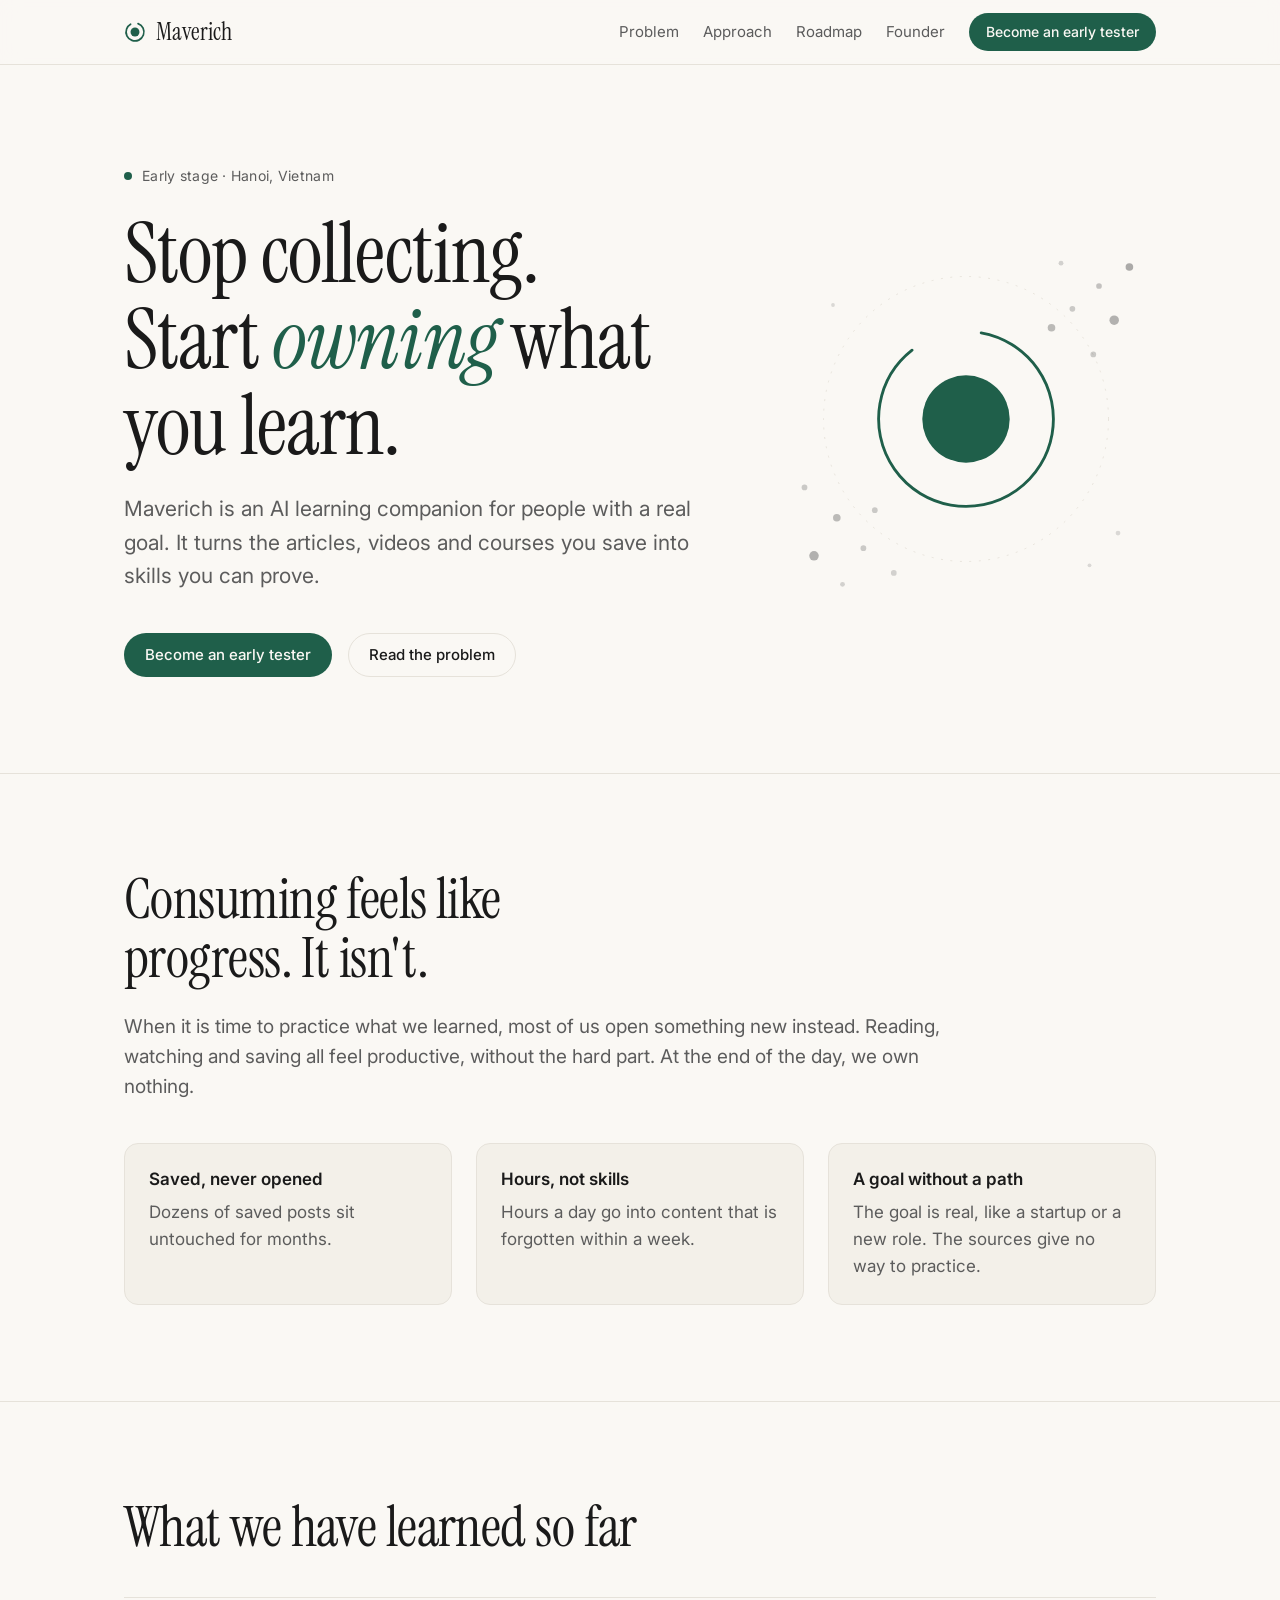
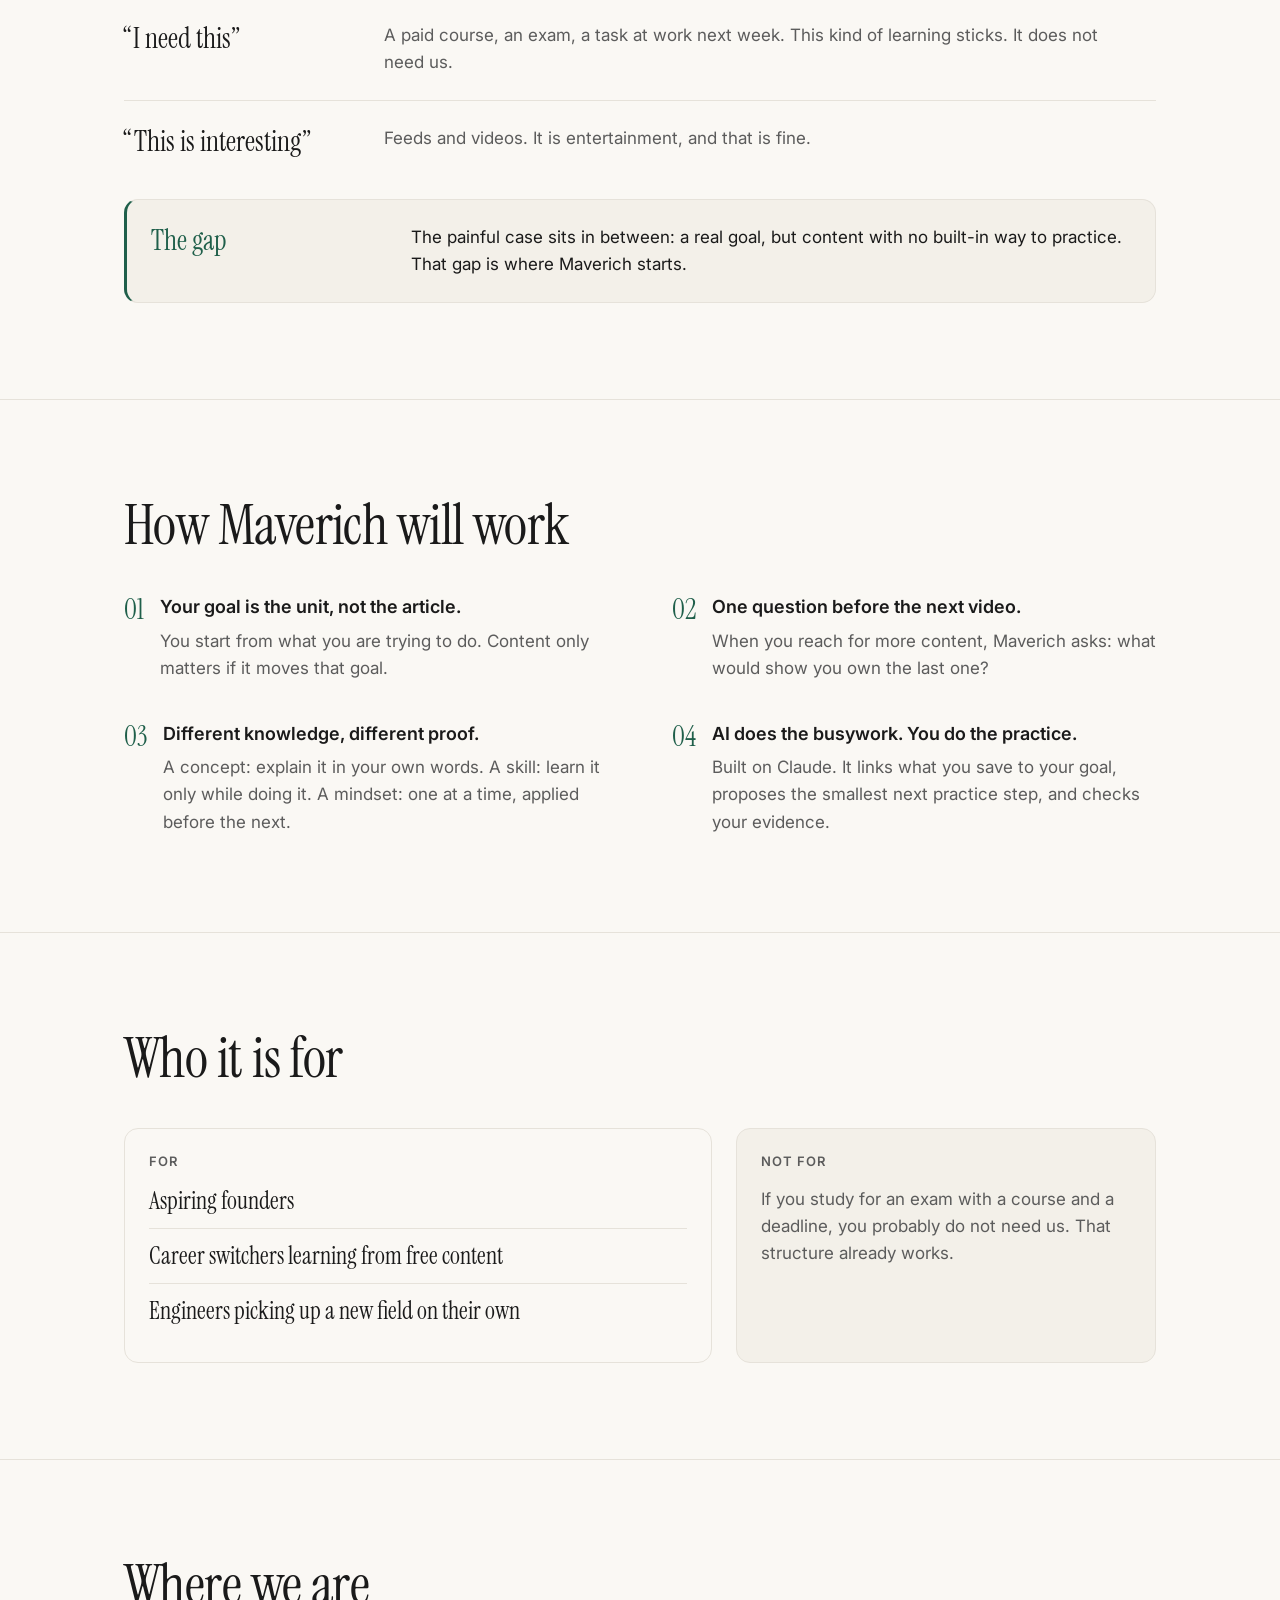
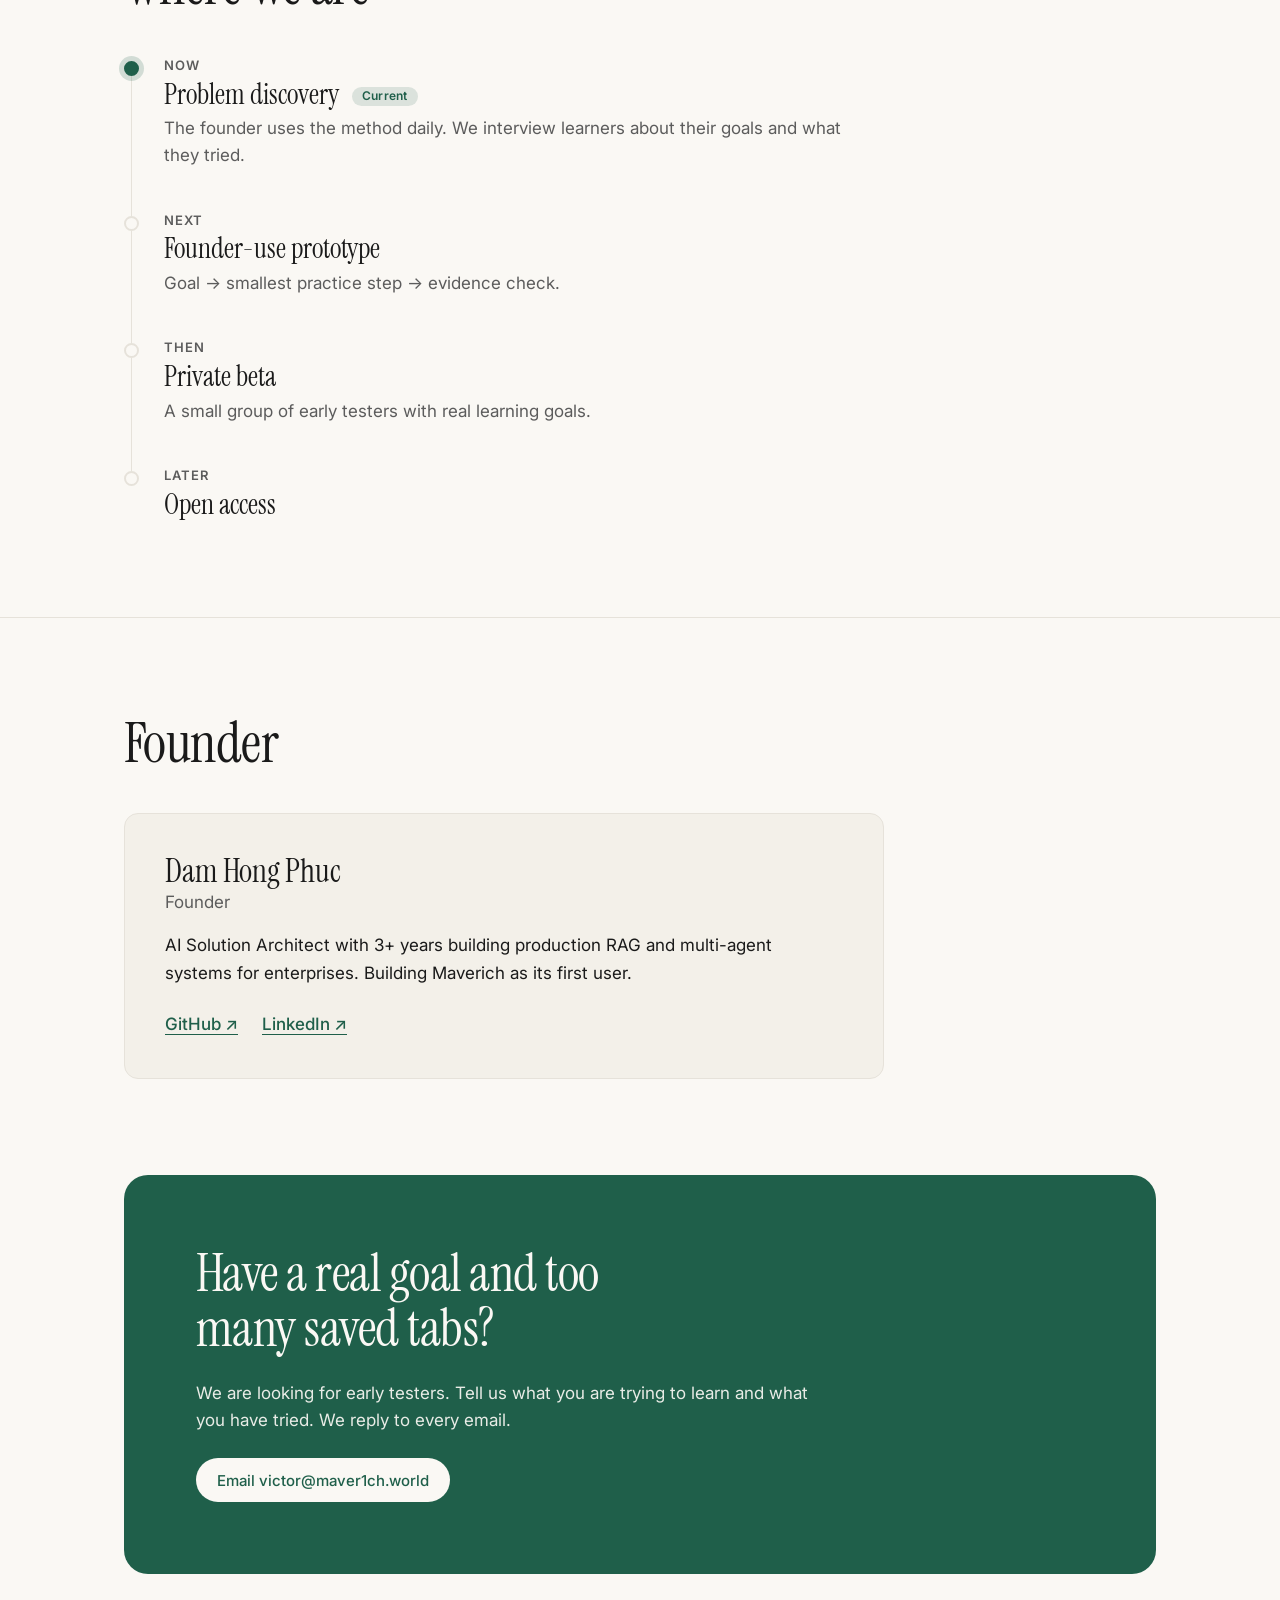
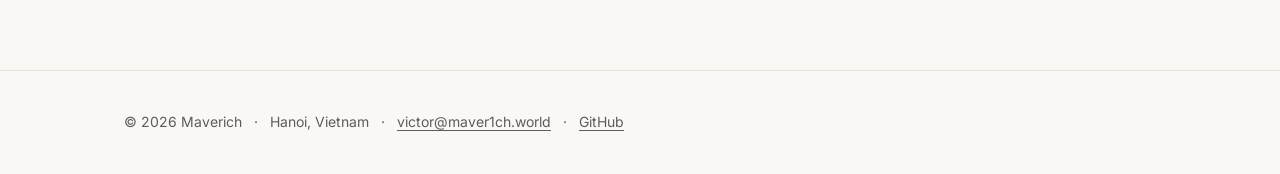
==== index.html @ 761b2881 "feat: add Maverich landing page" ====
<!DOCTYPE html>
<html lang="en">
<head>
  <meta charset="utf-8">
  <meta name="viewport" content="width=device-width, initial-scale=1">
  <title>Maverich — Own what you learn</title>
  <meta name="description" content="Maverich turns the content you save into skills you can prove, starting from your real goal. Early stage, building in public.">
  <link rel="canonical" href="https://maver1ch.world/">
  <meta name="theme-color" content="#FAF8F4" media="(prefers-color-scheme: light)">
  <meta name="theme-color" content="#121412" media="(prefers-color-scheme: dark)">

  <!-- Social cards -->
  <meta property="og:type" content="website">
  <meta property="og:site_name" content="Maverich">
  <meta property="og:url" content="https://maver1ch.world/">
  <meta property="og:title" content="Maverich — Own what you learn">
  <meta property="og:description" content="Maverich turns the content you save into skills you can prove, starting from your real goal. Early stage, building in public.">
  <meta property="og:image" content="https://maver1ch.world/og-image.png">
  <meta property="og:image:width" content="1200">
  <meta property="og:image:height" content="630">
  <meta property="og:image:alt" content="Maverich — Own what you learn">
  <meta name="twitter:card" content="summary_large_image">
  <meta name="twitter:title" content="Maverich — Own what you learn">
  <meta name="twitter:description" content="Maverich turns the content you save into skills you can prove, starting from your real goal. Early stage, building in public.">
  <meta name="twitter:image" content="https://maver1ch.world/og-image.png">

  <link rel="icon" href="favicon.svg" type="image/svg+xml">
  <link rel="preconnect" href="https://fonts.googleapis.com">
  <link rel="preconnect" href="https://fonts.gstatic.com" crossorigin>
  <link rel="stylesheet" href="https://fonts.googleapis.com/css2?family=Instrument+Serif:ital@0;1&amp;family=Inter:wght@400;500;600&amp;display=swap">
  <link rel="stylesheet" href="styles.css">
</head>
<body>
  <a class="skip-link" href="#main">Skip to content</a>

  <header class="site-header">
    <nav class="container nav" aria-label="Main">
      <a class="brand" href="#top" aria-label="Maverich, back to top">
        <svg viewBox="0 0 32 32" aria-hidden="true" focusable="false">
          <circle cx="16" cy="16" r="13" fill="none" stroke="currentColor" stroke-width="2.5" stroke-linecap="round" stroke-dasharray="70 12" transform="rotate(-70 16 16)"/>
          <circle cx="16" cy="16" r="6.5" fill="currentColor"/>
        </svg>
        <span>Maverich</span>
      </a>
      <ul class="nav-links">
        <li><a href="#problem">Problem</a></li>
        <li><a href="#approach">Approach</a></li>
        <li><a href="#roadmap">Roadmap</a></li>
        <li><a href="#founder">Founder</a></li>
      </ul>
      <a class="btn btn-primary btn-small" href="mailto:victor@maver1ch.world?subject=Early%20tester">Become an early tester</a>
    </nav>
  </header>

  <main id="main">
    <section class="hero" id="top" aria-labelledby="hero-title">
      <div class="container hero-grid">
        <div>
          <p class="eyebrow">Early stage · Hanoi, Vietnam</p>
          <h1 id="hero-title">Stop collecting.<br> Start <em>owning</em> what you learn.</h1>
          <p class="hero-sub">Maverich is an AI learning companion for people with a real goal. It turns the articles, videos and courses you save into skills you can prove.</p>
          <div class="hero-actions">
            <a class="btn btn-primary" href="mailto:victor@maver1ch.world?subject=Early%20tester">Become an early tester</a>
            <a class="btn btn-ghost" href="#problem">Read the problem</a>
          </div>
        </div>
        <!-- One owned idea (filled core in an open ring) inside a stream of saved content (dots). -->
        <div class="hero-art" aria-hidden="true">
          <svg viewBox="0 0 400 400" focusable="false">
            <circle class="guide" cx="200" cy="200" r="150" fill="none" stroke-width="1" stroke-dasharray="2 8"/>
            <g class="stream">
              <circle class="dot" cx="372" cy="40" r="4" opacity=".5"/>
              <circle class="dot" cx="340" cy="60" r="3" opacity=".35"/>
              <circle class="dot" cx="356" cy="96" r="5" opacity=".45"/>
              <circle class="dot" cx="312" cy="84" r="3" opacity=".3"/>
              <circle class="dot" cx="300" cy="36" r="2.5" opacity=".25"/>
              <circle class="dot" cx="334" cy="132" r="3" opacity=".3"/>
              <circle class="dot" cx="290" cy="104" r="4" opacity=".4"/>
              <circle class="dot" cx="104" cy="296" r="3" opacity=".3"/>
              <circle class="dot" cx="64" cy="304" r="4" opacity=".4"/>
              <circle class="dot" cx="92" cy="336" r="3" opacity=".3"/>
              <circle class="dot" cx="40" cy="344" r="5" opacity=".45"/>
              <circle class="dot" cx="124" cy="362" r="3" opacity=".25"/>
              <circle class="dot" cx="70" cy="374" r="2.5" opacity=".25"/>
              <circle class="dot" cx="30" cy="272" r="3" opacity=".3"/>
              <circle class="dot" cx="60" cy="80" r="2" opacity=".2"/>
              <circle class="dot" cx="360" cy="320" r="2.5" opacity=".2"/>
              <circle class="dot" cx="330" cy="354" r="2" opacity=".2"/>
            </g>
            <circle cx="200" cy="200" r="92" fill="none" stroke="currentColor" stroke-width="3" stroke-linecap="round" stroke-dasharray="500 78" transform="rotate(-80 200 200)"/>
            <circle cx="200" cy="200" r="46" fill="currentColor"/>
          </svg>
        </div>
      </div>
    </section>

    <section class="section" id="problem" aria-labelledby="problem-title">
      <div class="container">
        <h2 class="section-title" id="problem-title">Consuming feels like progress. It isn't.</h2>
        <p class="lead">When it is time to practice what we learned, most of us open something new instead. Reading, watching and saving all feel productive, without the hard part. At the end of the day, we own nothing.</p>
        <ul class="cards">
          <li class="card">
            <h3>Saved, never opened</h3>
            <p>Dozens of saved posts sit untouched for months.</p>
          </li>
          <li class="card">
            <h3>Hours, not skills</h3>
            <p>Hours a day go into content that is forgotten within a week.</p>
          </li>
          <li class="card">
            <h3>A goal without a path</h3>
            <p>The goal is real, like a startup or a new role. The sources give no way to practice.</p>
          </li>
        </ul>
      </div>
    </section>

    <section class="section" id="insight" aria-labelledby="insight-title">
      <div class="container">
        <h2 class="section-title" id="insight-title">What we have learned so far</h2>
        <dl class="insight">
          <div class="insight-row">
            <dt>“I need this”</dt>
            <dd>A paid course, an exam, a task at work next week. This kind of learning sticks. It does not need us.</dd>
          </div>
          <div class="insight-row">
            <dt>“This is interesting”</dt>
            <dd>Feeds and videos. It is entertainment, and that is fine.</dd>
          </div>
          <div class="insight-row is-gap">
            <dt>The gap</dt>
            <dd>The painful case sits in between: a real goal, but content with no built-in way to practice. That gap is where Maverich starts.</dd>
          </div>
        </dl>
      </div>
    </section>

    <section class="section" id="approach" aria-labelledby="approach-title">
      <div class="container">
        <h2 class="section-title" id="approach-title">How Maverich will work</h2>
        <ol class="steps">
          <li class="step">
            <div>
              <h3>Your goal is the unit, not the article.</h3>
              <p>You start from what you are trying to do. Content only matters if it moves that goal.</p>
            </div>
          </li>
          <li class="step">
            <div>
              <h3>One question before the next video.</h3>
              <p>When you reach for more content, Maverich asks: what would show you own the last one?</p>
            </div>
          </li>
          <li class="step">
            <div>
              <h3>Different knowledge, different proof.</h3>
              <p>A concept: explain it in your own words. A skill: learn it only while doing it. A mindset: one at a time, applied before the next.</p>
            </div>
          </li>
          <li class="step">
            <div>
              <h3>AI does the busywork. You do the practice.</h3>
              <p>Built on Claude. It links what you save to your goal, proposes the smallest next practice step, and checks your evidence.</p>
            </div>
          </li>
        </ol>
      </div>
    </section>

    <section class="section" id="who" aria-labelledby="who-title">
      <div class="container">
        <h2 class="section-title" id="who-title">Who it is for</h2>
        <div class="who">
          <div class="who-box">
            <h3 class="who-label">For</h3>
            <ul class="who-list">
              <li>Aspiring founders</li>
              <li>Career switchers learning from free content</li>
              <li>Engineers picking up a new field on their own</li>
            </ul>
          </div>
          <div class="who-box is-not">
            <h3 class="who-label">Not for</h3>
            <p>If you study for an exam with a course and a deadline, you probably do not need us. That structure already works.</p>
          </div>
        </div>
      </div>
    </section>

    <section class="section" id="roadmap" aria-labelledby="roadmap-title">
      <div class="container">
        <h2 class="section-title" id="roadmap-title">Where we are</h2>
        <ol class="timeline">
          <li class="is-current" aria-current="step">
            <span class="stage">Now</span>
            <h3>Problem discovery <span class="badge">Current</span></h3>
            <p>The founder uses the method daily. We interview learners about their goals and what they tried.</p>
          </li>
          <li>
            <span class="stage">Next</span>
            <h3>Founder-use prototype</h3>
            <p>Goal → smallest practice step → evidence check.</p>
          </li>
          <li>
            <span class="stage">Then</span>
            <h3>Private beta</h3>
            <p>A small group of early testers with real learning goals.</p>
          </li>
          <li>
            <span class="stage">Later</span>
            <h3>Open access</h3>
          </li>
        </ol>
      </div>
    </section>

    <section class="section" id="founder" aria-labelledby="founder-title">
      <div class="container">
        <h2 class="section-title" id="founder-title">Founder</h2>
        <article class="founder">
          <div>
            <h3 class="founder-name">Dam Hong Phuc</h3>
            <p class="founder-role">Founder</p>
          </div>
          <p class="founder-bio">AI Solution Architect with 3+ years building production RAG and multi-agent systems for enterprises. Building Maverich as its first user.</p>
          <div class="founder-links">
            <a class="text-link" href="https://github.com/maver1ch" target="_blank" rel="noopener noreferrer">GitHub <span aria-hidden="true">↗</span></a>
            <a class="text-link" href="https://www.linkedin.com/in/phuc-dam-a74776247/" target="_blank" rel="noopener noreferrer">LinkedIn <span aria-hidden="true">↗</span></a>
          </div>
        </article>
      </div>
    </section>

    <section class="cta" aria-labelledby="cta-title">
      <div class="container">
        <div class="cta-inner">
          <h2 id="cta-title">Have a real goal and too many saved tabs?</h2>
          <p>We are looking for early testers. Tell us what you are trying to learn and what you have tried. We reply to every email.</p>
          <a class="btn btn-invert" href="mailto:victor@maver1ch.world?subject=Early%20tester">Email victor@maver1ch.world</a>
        </div>
      </div>
    </section>
  </main>

  <footer class="site-footer">
    <div class="container footer-inner">
      <span>© 2026 Maverich</span>
      <span aria-hidden="true">·</span>
      <span>Hanoi, Vietnam</span>
      <span aria-hidden="true">·</span>
      <a href="mailto:victor@maver1ch.world">victor@maver1ch.world</a>
      <span aria-hidden="true">·</span>
      <a href="https://github.com/maver1ch">GitHub</a>
    </div>
  </footer>
</body>
</html>
---- styles.css ----
/*
 * Maverich landing page styles.
 * Order: design tokens → base → layout → components (nav, hero, cards,
 * insight, steps, who, timeline, founder, CTA, footer) → motion.
 * Dark mode only swaps tokens, so components never need their own overrides.
 */

/* ---------- Design tokens ---------- */
:root {
  color-scheme: light dark;
  --bg: #FAF8F4;
  --surface: #F3F0E9;
  --ink: #1A1A1A;
  --muted: #5C5C5C;
  --accent: #1F5F4A;
  --accent-ink: #FAF8F4; /* text placed on an accent background */
  --line: #E6E2DA;
  --band: #1F5F4A;      /* CTA band background */
  --band-ink: #FAF8F4;  /* text on the CTA band */

  --font-serif: "Instrument Serif", Georgia, "Times New Roman", serif;
  --font-sans: "Inter", system-ui, -apple-system, "Segoe UI", Roboto, sans-serif;

  --s1: 4px; --s2: 8px; --s3: 16px; --s4: 24px; --s5: 40px; --s6: 64px; --s7: 96px;
  --radius: 14px;
  --measure: 68ch;
  --container: 1080px;
}

@media (prefers-color-scheme: dark) {
  :root {
    --bg: #121412;
    --surface: #1A1D1A;
    --ink: #EDEBE6;
    --muted: #A3A39E;
    --accent: #7FC4A8;
    --accent-ink: #121412;
    --line: #2A2D2A;
    --band: #1F5F4A;     /* keep the band deep green so it stays calm in dark mode */
    --band-ink: #EDEBE6;
  }
}

/* ---------- Base ---------- */
*, *::before, *::after { box-sizing: border-box; }

html { scroll-behavior: smooth; -webkit-text-size-adjust: 100%; }

body {
  margin: 0;
  background: var(--bg);
  color: var(--ink);
  font-family: var(--font-sans);
  font-size: 1.0625rem;
  line-height: 1.6;
  -webkit-font-smoothing: antialiased;
}

h1, h2, h3, p { margin: 0; }
h1, h2 { font-family: var(--font-serif); font-weight: 400; line-height: 1.05; letter-spacing: -0.01em; }
h3 { font-size: 1.0625rem; font-weight: 600; line-height: 1.35; }
a { color: inherit; }
::selection { background: color-mix(in srgb, var(--accent) 25%, transparent); }

:focus-visible { outline: 2px solid var(--accent); outline-offset: 3px; }

.skip-link {
  position: absolute; left: var(--s3); top: -100px; z-index: 20;
  padding: var(--s2) var(--s3); border-radius: 8px;
  background: var(--accent); color: var(--accent-ink); text-decoration: none;
}
.skip-link:focus { top: var(--s3); }

/* ---------- Layout ---------- */
.container { width: 100%; max-width: var(--container); margin-inline: auto; padding-inline: var(--s4); }

.section { padding-block: var(--s7); border-top: 1px solid var(--line); }
section[id] { scroll-margin-top: 72px; }
.section-title { font-size: clamp(2.25rem, 5vw, 3.5rem); max-width: 20ch; margin-bottom: var(--s4); }
.lead { font-size: 1.1875rem; color: var(--muted); max-width: var(--measure); }

/* ---------- Buttons and links ---------- */
.btn {
  display: inline-flex; align-items: center; justify-content: center;
  min-height: 44px; padding: 10px 20px; border-radius: 999px;
  border: 1px solid transparent;
  font-size: 0.9375rem; font-weight: 500; line-height: 1.3; text-align: center;
  text-decoration: none; overflow-wrap: anywhere;
  transition: background-color 0.2s, border-color 0.2s, color 0.2s;
}
.btn-small { min-height: 38px; padding: 8px 16px; font-size: 0.875rem; }
.btn-primary { background: var(--accent); color: var(--accent-ink); }
.btn-primary:hover { background: color-mix(in srgb, var(--accent) 85%, var(--ink)); }
.btn-ghost { border-color: var(--line); color: var(--ink); }
.btn-ghost:hover { border-color: var(--ink); }
.btn-invert { background: var(--band-ink); color: var(--band); }
.btn-invert:hover { background: color-mix(in srgb, var(--band-ink) 88%, var(--band)); }

.text-link {
  color: var(--accent); font-weight: 500;
  text-decoration: underline; text-decoration-thickness: 1px; text-underline-offset: 4px;
}
.text-link:hover { text-decoration-thickness: 2px; }

/* ---------- Header / nav ---------- */
.site-header {
  position: sticky; top: 0; z-index: 10;
  background: var(--bg);
  background: color-mix(in srgb, var(--bg) 88%, transparent);
  -webkit-backdrop-filter: blur(10px); backdrop-filter: blur(10px);
  border-bottom: 1px solid var(--line);
}
.nav { display: flex; align-items: center; gap: var(--s4); min-height: 64px; }
.brand {
  display: inline-flex; align-items: center; gap: 10px;
  font-family: var(--font-serif); font-size: 1.5rem; line-height: 1; text-decoration: none;
}
.brand svg { width: 22px; height: 22px; color: var(--accent); flex: none; }
.nav-links { display: flex; gap: var(--s4); margin: 0 0 0 auto; padding: 0; list-style: none; }
.nav-links a { color: var(--muted); font-size: 0.9375rem; text-decoration: none; }
.nav-links a:hover { color: var(--ink); }

/* ---------- Hero ---------- */
.hero { padding-block: var(--s7); }
.hero-grid { display: grid; grid-template-columns: minmax(0, 1fr); gap: var(--s5); align-items: center; }
.eyebrow {
  display: inline-flex; align-items: center; gap: 10px; margin-bottom: var(--s4);
  color: var(--muted); font-size: 0.875rem; letter-spacing: 0.02em;
}
.eyebrow::before { content: ""; width: 8px; height: 8px; border-radius: 50%; background: var(--accent); }
.hero h1 { font-size: clamp(2.75rem, 7.5vw, 5.25rem); line-height: 1.02; max-width: 14ch; }
.hero h1 em { color: var(--accent); }
.hero-sub { margin-top: var(--s4); max-width: 52ch; color: var(--muted); font-size: clamp(1.125rem, 2vw, 1.3125rem); }
.hero-actions { display: flex; flex-wrap: wrap; gap: var(--s3); margin-top: var(--s5); }
.hero-art { display: none; color: var(--accent); }
.hero-art svg { display: block; width: 100%; max-width: 380px; height: auto; margin-left: auto; }
.hero-art .dot { fill: var(--muted); }
.hero-art .guide { stroke: var(--line); }

/* ---------- Problem cards ---------- */
.cards {
  display: grid; gap: var(--s4); margin: var(--s5) 0 0; padding: 0; list-style: none;
  grid-template-columns: repeat(auto-fit, minmax(min(100%, 260px), 1fr));
}
.card { padding: var(--s4); border: 1px solid var(--line); border-radius: var(--radius); background: var(--surface); }
.card h3 { margin-bottom: var(--s2); }
.card p { color: var(--muted); }

/* ---------- Insight list ---------- */
.insight { display: grid; margin: var(--s5) 0 0; }
.insight-row { display: grid; gap: var(--s2); padding-block: var(--s4); border-top: 1px solid var(--line); }
.insight dt { font-family: var(--font-serif); font-size: 1.75rem; line-height: 1.2; }
.insight dd { margin: 0; max-width: var(--measure); color: var(--muted); }
.insight-row.is-gap {
  margin-top: var(--s3); padding: var(--s4);
  border: 1px solid var(--line); border-left: 3px solid var(--accent); border-radius: var(--radius);
  background: var(--surface);
}
.insight-row.is-gap dt { color: var(--accent); }
.insight-row.is-gap dd { color: var(--ink); }

/* ---------- Approach steps ---------- */
.steps {
  display: grid; gap: var(--s5) var(--s6); margin: var(--s5) 0 0; padding: 0; list-style: none;
  grid-template-columns: repeat(auto-fit, minmax(min(100%, 380px), 1fr));
  counter-reset: step;
}
.step { display: grid; grid-template-columns: auto minmax(0, 1fr); gap: var(--s3); counter-increment: step; }
.step::before { content: counter(step, decimal-leading-zero); font-family: var(--font-serif); font-size: 1.75rem; line-height: 1.1; color: var(--accent); }
.step h3 { margin-bottom: var(--s2); font-size: 1.125rem; }
.step p { color: var(--muted); }

/* ---------- Who it is for ---------- */
.who { display: grid; grid-template-columns: minmax(0, 1fr); gap: var(--s4); margin-top: var(--s5); }
.who-box { padding: var(--s4); border: 1px solid var(--line); border-radius: var(--radius); }
.who-box.is-not { background: var(--surface); }
.who-label { margin-bottom: var(--s3); color: var(--muted); font-size: 0.8125rem; font-weight: 600; letter-spacing: 0.08em; text-transform: uppercase; }
.who-list { margin: 0; padding: 0; list-style: none; }
.who-list li { padding-block: 12px; border-top: 1px solid var(--line); font-family: var(--font-serif); font-size: 1.5rem; line-height: 1.25; }
.who-list li:first-child { padding-top: 0; border-top: 0; }
.who-box.is-not p { color: var(--muted); }

/* ---------- Roadmap timeline ---------- */
.timeline { margin: var(--s5) 0 0; padding: 0; list-style: none; max-width: var(--measure); }
.timeline li { position: relative; padding: 0 0 var(--s5) var(--s5); }
.timeline li:last-child { padding-bottom: 0; }
.timeline li::before { /* connecting line to the next stage */
  content: ""; position: absolute; left: 7px; top: 21px; bottom: -6px; width: 1px; background: var(--line);
}
.timeline li:last-child::before { display: none; }
.timeline li::after { /* stage dot */
  content: ""; position: absolute; left: 0; top: 6px; width: 15px; height: 15px;
  border: 2px solid var(--line); border-radius: 50%; background: var(--bg);
}
.timeline li.is-current::after {
  border-color: var(--accent); background: var(--accent);
  box-shadow: 0 0 0 5px color-mix(in srgb, var(--accent) 18%, transparent);
}
.stage { display: block; color: var(--muted); font-size: 0.8125rem; font-weight: 600; letter-spacing: 0.08em; text-transform: uppercase; }
.timeline h3 { margin-top: 2px; font-family: var(--font-serif); font-size: 1.75rem; font-weight: 400; line-height: 1.2; }
.timeline p { margin-top: var(--s1); color: var(--muted); }
.badge {
  display: inline-block; margin-left: var(--s2); padding: 2px 10px; border-radius: 999px; vertical-align: middle;
  background: color-mix(in srgb, var(--accent) 14%, transparent); color: var(--accent);
  font-family: var(--font-sans); font-size: 0.75rem; font-weight: 600; letter-spacing: 0.02em;
}

/* ---------- Founder ---------- */
.founder {
  display: grid; gap: var(--s3); max-width: 760px; margin-top: var(--s5); padding: var(--s5);
  border: 1px solid var(--line); border-radius: var(--radius); background: var(--surface);
}
.founder-name { font-family: var(--font-serif); font-size: 2rem; font-weight: 400; line-height: 1.1; }
.founder-role { color: var(--muted); }
.founder-bio { max-width: 60ch; }
.founder-links { display: flex; flex-wrap: wrap; gap: var(--s4); margin-top: var(--s2); }

/* ---------- CTA band ---------- */
.cta { padding-block: 0 var(--s7); }
.cta-inner {
  display: grid; justify-items: start; gap: var(--s4);
  padding: clamp(32px, 6vw, 72px); border-radius: 24px;
  background: var(--band); color: var(--band-ink);
}
.cta :focus-visible { outline-color: var(--band-ink); } /* accent outline would vanish on the band */
.cta h2 { font-size: clamp(2rem, 4.5vw, 3.25rem); max-width: 18ch; }
.cta p { max-width: 56ch; opacity: 0.92; }

/* ---------- Footer ---------- */
.site-footer { padding-block: var(--s5); border-top: 1px solid var(--line); color: var(--muted); font-size: 0.875rem; }
.footer-inner { display: flex; flex-wrap: wrap; align-items: center; gap: var(--s2) 12px; }
.site-footer a { text-underline-offset: 3px; }
.site-footer a:hover { color: var(--ink); }

/* ---------- 404 ---------- */
.not-found { min-height: 70vh; display: grid; align-content: center; gap: var(--s4); padding-block: var(--s7); }
.not-found h1 { font-size: clamp(2.75rem, 7vw, 4.5rem); }

/* ---------- Responsive ---------- */
@media (min-width: 760px) {
  .insight-row { grid-template-columns: 220px minmax(0, 1fr); gap: var(--s5); }
  .who { grid-template-columns: minmax(0, 1.4fr) minmax(0, 1fr); }
}
@media (min-width: 900px) {
  .hero-grid { grid-template-columns: minmax(0, 1.5fr) minmax(0, 1fr); }
  .hero-art { display: block; }
}
@media (max-width: 759px) {
  .nav-links { display: none; }
  .nav .btn { margin-left: auto; }
}
@media (max-width: 640px) {
  .container { padding-inline: var(--s3); }
  .section, .hero { padding-block: var(--s6); }
  .cta { padding-bottom: var(--s6); }
  .founder { padding: var(--s4); }
}

/* ---------- Motion ---------- */
@media (prefers-reduced-motion: reduce) {
  html { scroll-behavior: auto; }
  *, *::before, *::after { transition: none !important; animation: none !important; }
}
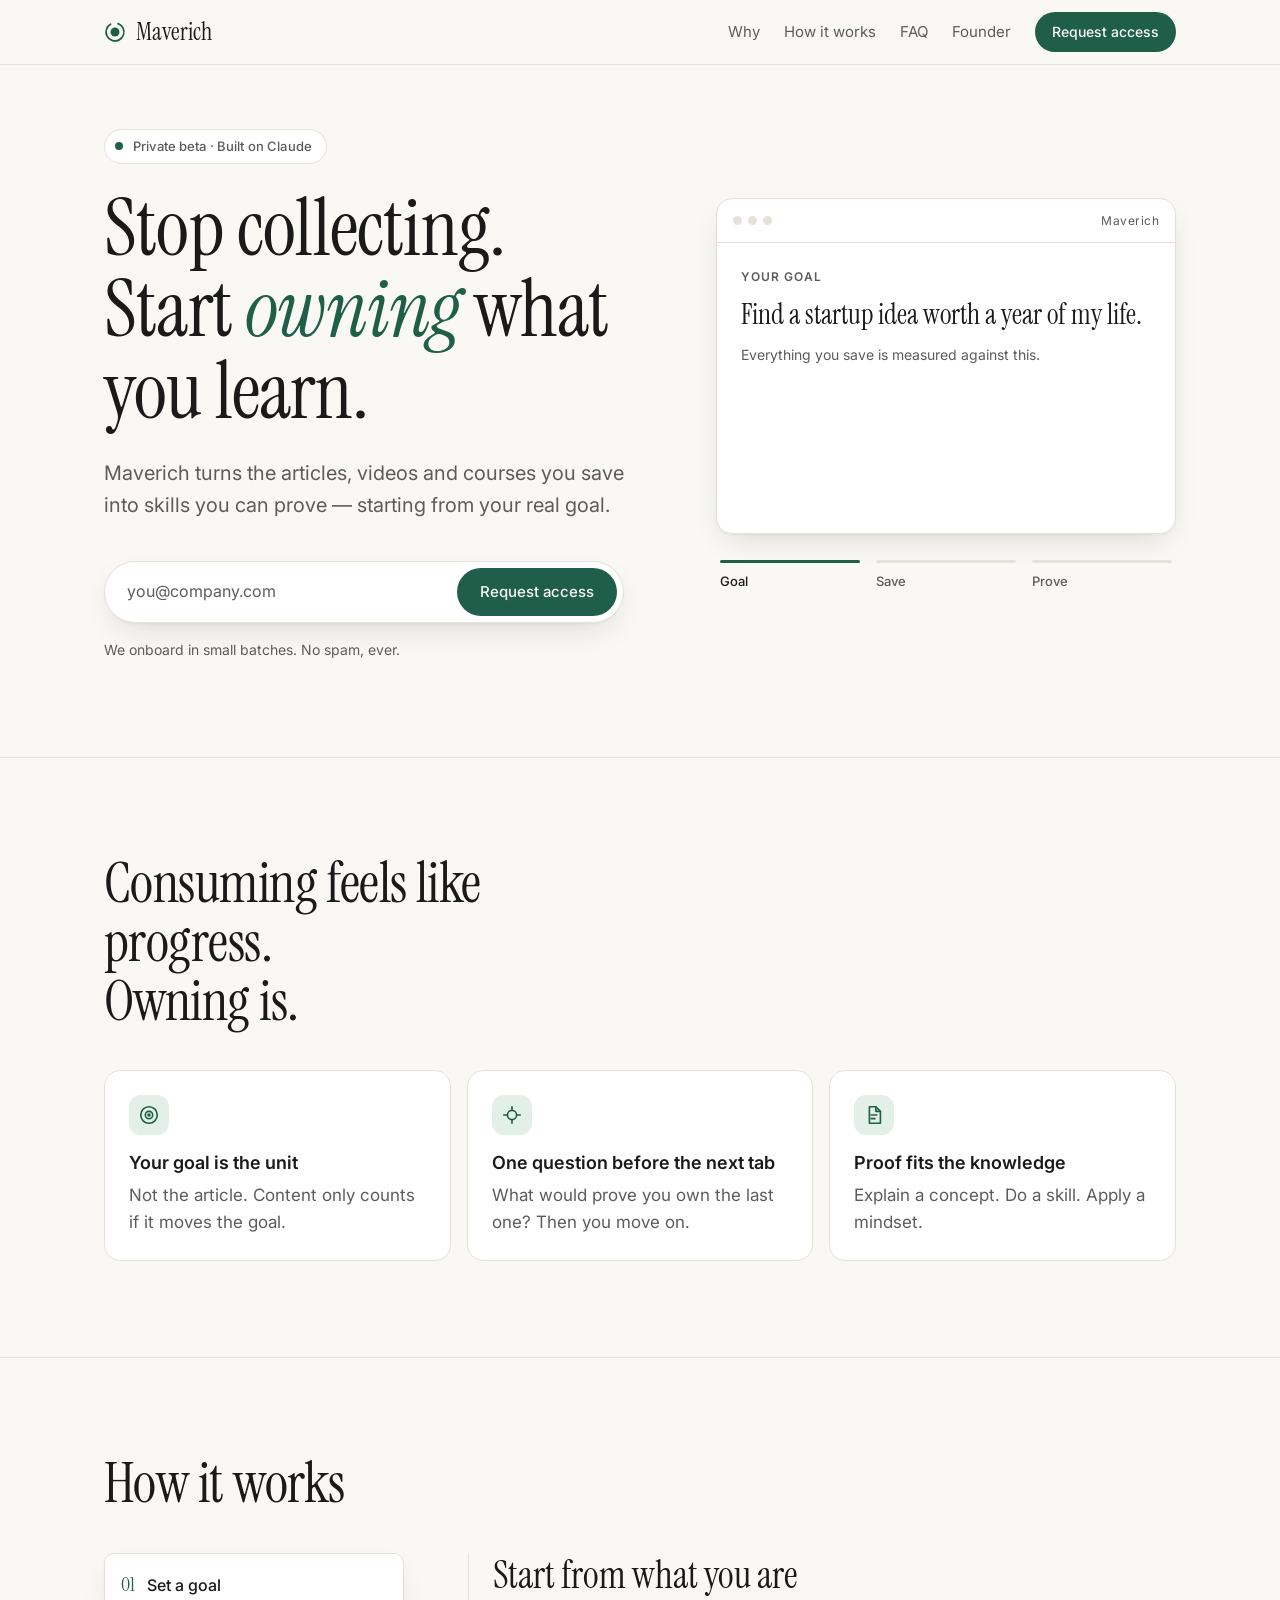
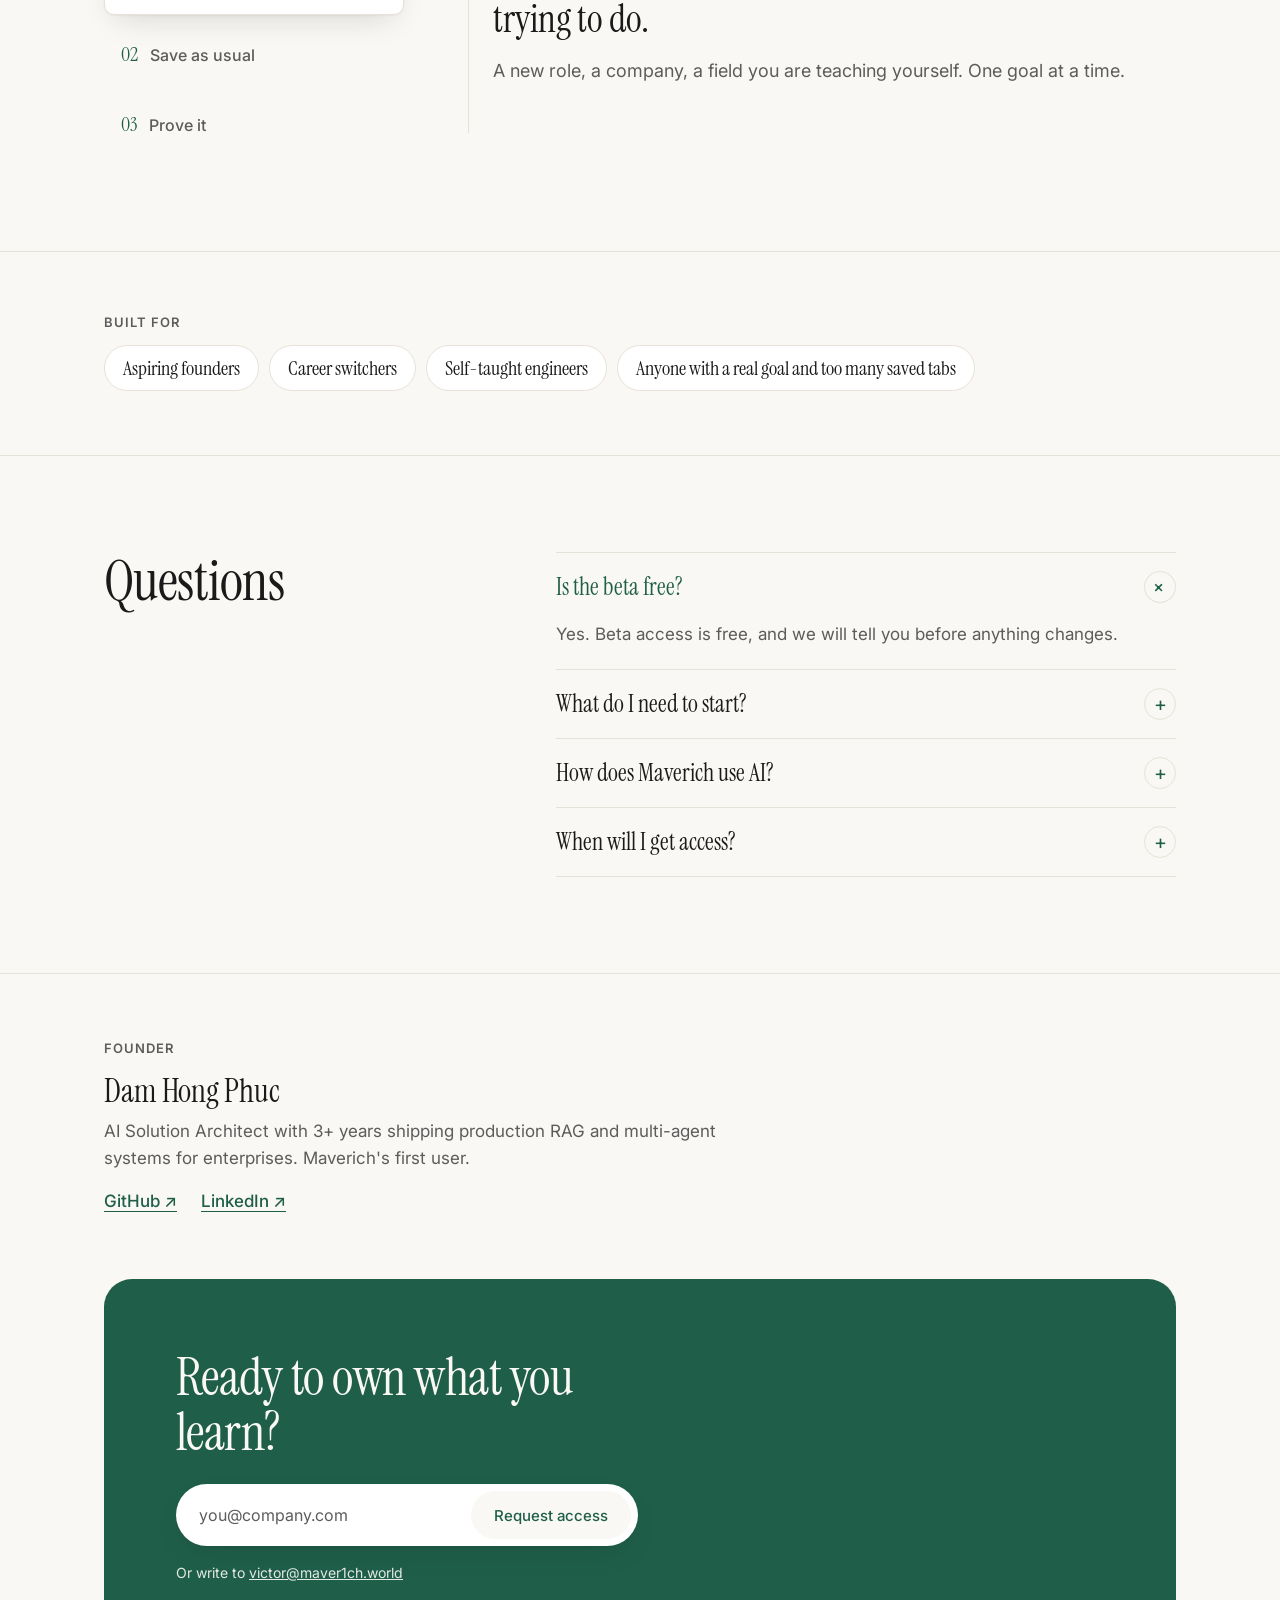
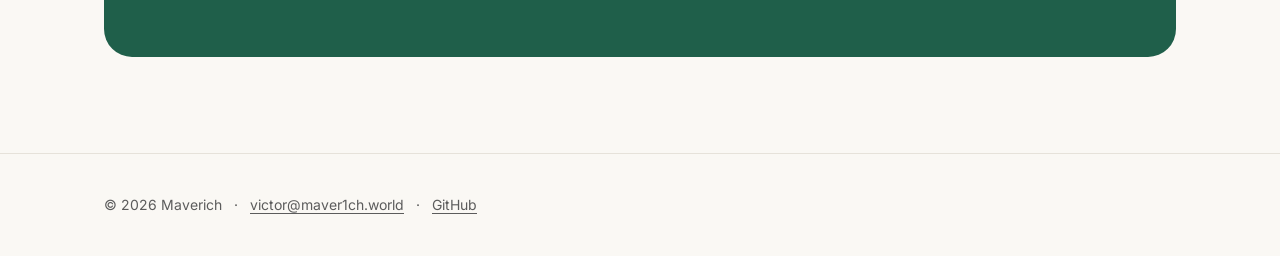
==== commit 08f7e70c: "feat: reposition landing page as private beta with interactive demo, tabs and FAQ" ====
--- a/index.html
+++ b/index.html
@@ -4,7 +4,7 @@
   <meta charset="utf-8">
   <meta name="viewport" content="width=device-width, initial-scale=1">
   <title>Maverich — Own what you learn</title>
-  <meta name="description" content="Maverich turns the content you save into skills you can prove, starting from your real goal. Early stage, building in public.">
+  <meta name="description" content="Maverich is an AI learning companion that turns the content you save into skills you can prove. Private beta — request access.">
   <link rel="canonical" href="https://maver1ch.world/">
   <meta name="theme-color" content="#FAF8F4" media="(prefers-color-scheme: light)">
   <meta name="theme-color" content="#121412" media="(prefers-color-scheme: dark)">
@@ -14,14 +14,14 @@
   <meta property="og:site_name" content="Maverich">
   <meta property="og:url" content="https://maver1ch.world/">
   <meta property="og:title" content="Maverich — Own what you learn">
-  <meta property="og:description" content="Maverich turns the content you save into skills you can prove, starting from your real goal. Early stage, building in public.">
+  <meta property="og:description" content="An AI learning companion that turns the content you save into skills you can prove. Private beta — request access.">
   <meta property="og:image" content="https://maver1ch.world/og-image.png">
   <meta property="og:image:width" content="1200">
   <meta property="og:image:height" content="630">
   <meta property="og:image:alt" content="Maverich — Own what you learn">
   <meta name="twitter:card" content="summary_large_image">
   <meta name="twitter:title" content="Maverich — Own what you learn">
-  <meta name="twitter:description" content="Maverich turns the content you save into skills you can prove, starting from your real goal. Early stage, building in public.">
+  <meta name="twitter:description" content="An AI learning companion that turns the content you save into skills you can prove. Private beta — request access.">
   <meta name="twitter:image" content="https://maver1ch.world/og-image.png">
 
   <link rel="icon" href="favicon.svg" type="image/svg+xml">
@@ -29,6 +29,7 @@
   <link rel="preconnect" href="https://fonts.gstatic.com" crossorigin>
   <link rel="stylesheet" href="https://fonts.googleapis.com/css2?family=Instrument+Serif:ital@0;1&amp;family=Inter:wght@400;500;600&amp;display=swap">
   <link rel="stylesheet" href="styles.css">
+  <link rel="stylesheet" href="components.css">
 </head>
 <body>
   <a class="skip-link" href="#main">Skip to content</a>
@@ -43,200 +44,196 @@
         <span>Maverich</span>
       </a>
       <ul class="nav-links">
-        <li><a href="#problem">Problem</a></li>
-        <li><a href="#approach">Approach</a></li>
-        <li><a href="#roadmap">Roadmap</a></li>
+        <li><a href="#why">Why</a></li>
+        <li><a href="#how">How it works</a></li>
+        <li><a href="#faq">FAQ</a></li>
         <li><a href="#founder">Founder</a></li>
       </ul>
-      <a class="btn btn-primary btn-small" href="mailto:victor@maver1ch.world?subject=Early%20tester">Become an early tester</a>
+      <a class="btn btn-primary btn-small" href="#access">Request access</a>
     </nav>
   </header>
 
   <main id="main">
+    <!-- ===== Hero: pitch + request-access form, product demo card on the right ===== -->
     <section class="hero" id="top" aria-labelledby="hero-title">
       <div class="container hero-grid">
-        <div>
-          <p class="eyebrow">Early stage · Hanoi, Vietnam</p>
+        <div class="hero-copy">
+          <p class="eyebrow"><span class="pulse" aria-hidden="true"></span>Private beta · Built on Claude</p>
           <h1 id="hero-title">Stop collecting.<br> Start <em>owning</em> what you learn.</h1>
-          <p class="hero-sub">Maverich is an AI learning companion for people with a real goal. It turns the articles, videos and courses you save into skills you can prove.</p>
-          <div class="hero-actions">
-            <a class="btn btn-primary" href="mailto:victor@maver1ch.world?subject=Early%20tester">Become an early tester</a>
-            <a class="btn btn-ghost" href="#problem">Read the problem</a>
-          </div>
-        </div>
-        <!-- One owned idea (filled core in an open ring) inside a stream of saved content (dots). -->
-        <div class="hero-art" aria-hidden="true">
-          <svg viewBox="0 0 400 400" focusable="false">
-            <circle class="guide" cx="200" cy="200" r="150" fill="none" stroke-width="1" stroke-dasharray="2 8"/>
-            <g class="stream">
-              <circle class="dot" cx="372" cy="40" r="4" opacity=".5"/>
-              <circle class="dot" cx="340" cy="60" r="3" opacity=".35"/>
-              <circle class="dot" cx="356" cy="96" r="5" opacity=".45"/>
-              <circle class="dot" cx="312" cy="84" r="3" opacity=".3"/>
-              <circle class="dot" cx="300" cy="36" r="2.5" opacity=".25"/>
-              <circle class="dot" cx="334" cy="132" r="3" opacity=".3"/>
-              <circle class="dot" cx="290" cy="104" r="4" opacity=".4"/>
-              <circle class="dot" cx="104" cy="296" r="3" opacity=".3"/>
-              <circle class="dot" cx="64" cy="304" r="4" opacity=".4"/>
-              <circle class="dot" cx="92" cy="336" r="3" opacity=".3"/>
-              <circle class="dot" cx="40" cy="344" r="5" opacity=".45"/>
-              <circle class="dot" cx="124" cy="362" r="3" opacity=".25"/>
-              <circle class="dot" cx="70" cy="374" r="2.5" opacity=".25"/>
-              <circle class="dot" cx="30" cy="272" r="3" opacity=".3"/>
-              <circle class="dot" cx="60" cy="80" r="2" opacity=".2"/>
-              <circle class="dot" cx="360" cy="320" r="2.5" opacity=".2"/>
-              <circle class="dot" cx="330" cy="354" r="2" opacity=".2"/>
-            </g>
-            <circle cx="200" cy="200" r="92" fill="none" stroke="currentColor" stroke-width="3" stroke-linecap="round" stroke-dasharray="500 78" transform="rotate(-80 200 200)"/>
-            <circle cx="200" cy="200" r="46" fill="currentColor"/>
-          </svg>
-        </div>
-      </div>
-    </section>
-
-    <section class="section" id="problem" aria-labelledby="problem-title">
+          <p class="hero-sub">Maverich turns the articles, videos and courses you save into skills you can prove — starting from your real goal.</p>
+
+          <form class="access-form" id="access" data-access-form novalidate>
+            <label class="visually-hidden" for="email-hero">Email address</label>
+            <div class="access-row">
+              <input id="email-hero" name="email" type="email" inputmode="email" autocomplete="email" placeholder="you@company.com" required>
+              <button class="btn btn-primary" type="submit">Request access</button>
+            </div>
+            <p class="access-hint" data-status aria-live="polite">We onboard in small batches. No spam, ever.</p>
+          </form>
+        </div>
+
+        <!-- Product demo: three states that auto-advance; tabs below let people step through -->
+        <div class="demo" data-demo>
+          <div class="demo-window" role="group" aria-label="Product preview">
+            <div class="demo-bar"><span></span><span></span><span></span><em>Maverich</em></div>
+
+            <div class="demo-panels">
+              <div class="demo-panel is-active" data-panel="0">
+                <p class="demo-label">Your goal</p>
+                <p class="demo-goal">Find a startup idea worth a year of my life.</p>
+                <p class="demo-meta">Everything you save is measured against this.</p>
+              </div>
+
+              <div class="demo-panel" data-panel="1">
+                <p class="demo-label">Saved just now</p>
+                <div class="demo-item">
+                  <svg viewBox="0 0 24 24" aria-hidden="true"><path d="M6 3h12a1 1 0 0 1 1 1v17l-7-4-7 4V4a1 1 0 0 1 1-1z"/></svg>
+                  <div><strong>How to Get Startup Ideas</strong><span>Essay · 28 min</span></div>
+                </div>
+                <div class="demo-bubble">
+                  <p data-typewriter="Before the next tab — what would show you own this one?">Before the next tab — what would show you own this one?</p>
+                </div>
+              </div>
+
+              <div class="demo-panel" data-panel="2">
+                <p class="demo-label">Your proof</p>
+                <ul class="demo-choices">
+                  <li class="is-picked"><svg viewBox="0 0 24 24" aria-hidden="true"><path d="M20 6 9 17l-5-5"/></svg>Notice 1 real problem today, in my own words</li>
+                  <li>Explain "live in the future" to a friend</li>
+                  <li>Skip for now</li>
+                </ul>
+                <p class="demo-meta demo-owned"><svg viewBox="0 0 24 24" aria-hidden="true"><circle cx="12" cy="12" r="9"/><path d="m8.5 12 2.5 2.5 4.5-5"/></svg>Owned · 1 of 3 ideas from this essay</p>
+              </div>
+            </div>
+          </div>
+
+          <div class="demo-steps" role="tablist" aria-label="Preview steps">
+            <button type="button" role="tab" aria-selected="true" data-step="0"><i aria-hidden="true"></i>Goal</button>
+            <button type="button" role="tab" aria-selected="false" data-step="1"><i aria-hidden="true"></i>Save</button>
+            <button type="button" role="tab" aria-selected="false" data-step="2"><i aria-hidden="true"></i>Prove</button>
+          </div>
+        </div>
+      </div>
+    </section>
+
+    <!-- ===== Why: three short cards ===== -->
+    <section class="section" id="why" aria-labelledby="why-title">
       <div class="container">
-        <h2 class="section-title" id="problem-title">Consuming feels like progress. It isn't.</h2>
-        <p class="lead">When it is time to practice what we learned, most of us open something new instead. Reading, watching and saving all feel productive, without the hard part. At the end of the day, we own nothing.</p>
-        <ul class="cards">
-          <li class="card">
-            <h3>Saved, never opened</h3>
-            <p>Dozens of saved posts sit untouched for months.</p>
+        <h2 class="section-title reveal" id="why-title">Consuming feels like progress.<br>Owning is.</h2>
+        <ul class="feature-grid">
+          <li class="feature reveal">
+            <svg viewBox="0 0 24 24" aria-hidden="true"><circle cx="12" cy="12" r="9"/><circle cx="12" cy="12" r="4"/><circle cx="12" cy="12" r="1"/></svg>
+            <h3>Your goal is the unit</h3>
+            <p>Not the article. Content only counts if it moves the goal.</p>
           </li>
-          <li class="card">
-            <h3>Hours, not skills</h3>
-            <p>Hours a day go into content that is forgotten within a week.</p>
+          <li class="feature reveal">
+            <svg viewBox="0 0 24 24" aria-hidden="true"><path d="M12 3v3M12 18v3M3 12h3M18 12h3"/><circle cx="12" cy="12" r="5"/></svg>
+            <h3>One question before the next tab</h3>
+            <p>What would prove you own the last one? Then you move on.</p>
           </li>
-          <li class="card">
-            <h3>A goal without a path</h3>
-            <p>The goal is real, like a startup or a new role. The sources give no way to practice.</p>
+          <li class="feature reveal">
+            <svg viewBox="0 0 24 24" aria-hidden="true"><path d="M9 12h6M9 16h4M7 3h7l5 5v13H7z"/><path d="M14 3v5h5"/></svg>
+            <h3>Proof fits the knowledge</h3>
+            <p>Explain a concept. Do a skill. Apply a mindset.</p>
           </li>
         </ul>
       </div>
     </section>
 
-    <section class="section" id="insight" aria-labelledby="insight-title">
+    <!-- ===== How it works: tabs ===== -->
+    <section class="section" id="how" aria-labelledby="how-title">
       <div class="container">
-        <h2 class="section-title" id="insight-title">What we have learned so far</h2>
-        <dl class="insight">
-          <div class="insight-row">
-            <dt>“I need this”</dt>
-            <dd>A paid course, an exam, a task at work next week. This kind of learning sticks. It does not need us.</dd>
-          </div>
-          <div class="insight-row">
-            <dt>“This is interesting”</dt>
-            <dd>Feeds and videos. It is entertainment, and that is fine.</dd>
-          </div>
-          <div class="insight-row is-gap">
-            <dt>The gap</dt>
-            <dd>The painful case sits in between: a real goal, but content with no built-in way to practice. That gap is where Maverich starts.</dd>
-          </div>
-        </dl>
-      </div>
-    </section>
-
-    <section class="section" id="approach" aria-labelledby="approach-title">
-      <div class="container">
-        <h2 class="section-title" id="approach-title">How Maverich will work</h2>
-        <ol class="steps">
-          <li class="step">
-            <div>
-              <h3>Your goal is the unit, not the article.</h3>
-              <p>You start from what you are trying to do. Content only matters if it moves that goal.</p>
-            </div>
-          </li>
-          <li class="step">
-            <div>
-              <h3>One question before the next video.</h3>
-              <p>When you reach for more content, Maverich asks: what would show you own the last one?</p>
-            </div>
-          </li>
-          <li class="step">
-            <div>
-              <h3>Different knowledge, different proof.</h3>
-              <p>A concept: explain it in your own words. A skill: learn it only while doing it. A mindset: one at a time, applied before the next.</p>
-            </div>
-          </li>
-          <li class="step">
-            <div>
-              <h3>AI does the busywork. You do the practice.</h3>
-              <p>Built on Claude. It links what you save to your goal, proposes the smallest next practice step, and checks your evidence.</p>
-            </div>
-          </li>
-        </ol>
-      </div>
-    </section>
-
-    <section class="section" id="who" aria-labelledby="who-title">
-      <div class="container">
-        <h2 class="section-title" id="who-title">Who it is for</h2>
-        <div class="who">
-          <div class="who-box">
-            <h3 class="who-label">For</h3>
-            <ul class="who-list">
-              <li>Aspiring founders</li>
-              <li>Career switchers learning from free content</li>
-              <li>Engineers picking up a new field on their own</li>
-            </ul>
-          </div>
-          <div class="who-box is-not">
-            <h3 class="who-label">Not for</h3>
-            <p>If you study for an exam with a course and a deadline, you probably do not need us. That structure already works.</p>
-          </div>
-        </div>
-      </div>
-    </section>
-
-    <section class="section" id="roadmap" aria-labelledby="roadmap-title">
-      <div class="container">
-        <h2 class="section-title" id="roadmap-title">Where we are</h2>
-        <ol class="timeline">
-          <li class="is-current" aria-current="step">
-            <span class="stage">Now</span>
-            <h3>Problem discovery <span class="badge">Current</span></h3>
-            <p>The founder uses the method daily. We interview learners about their goals and what they tried.</p>
-          </li>
-          <li>
-            <span class="stage">Next</span>
-            <h3>Founder-use prototype</h3>
-            <p>Goal → smallest practice step → evidence check.</p>
-          </li>
-          <li>
-            <span class="stage">Then</span>
-            <h3>Private beta</h3>
-            <p>A small group of early testers with real learning goals.</p>
-          </li>
-          <li>
-            <span class="stage">Later</span>
-            <h3>Open access</h3>
-          </li>
-        </ol>
-      </div>
-    </section>
-
-    <section class="section" id="founder" aria-labelledby="founder-title">
-      <div class="container">
-        <h2 class="section-title" id="founder-title">Founder</h2>
-        <article class="founder">
-          <div>
-            <h3 class="founder-name">Dam Hong Phuc</h3>
-            <p class="founder-role">Founder</p>
-          </div>
-          <p class="founder-bio">AI Solution Architect with 3+ years building production RAG and multi-agent systems for enterprises. Building Maverich as its first user.</p>
+        <h2 class="section-title reveal" id="how-title">How it works</h2>
+        <div class="how reveal" data-tabs>
+          <div class="how-tabs" role="tablist" aria-label="How it works">
+            <button type="button" role="tab" id="tab-goal" aria-controls="panel-goal" aria-selected="true"><span>01</span>Set a goal</button>
+            <button type="button" role="tab" id="tab-save" aria-controls="panel-save" aria-selected="false" tabindex="-1"><span>02</span>Save as usual</button>
+            <button type="button" role="tab" id="tab-prove" aria-controls="panel-prove" aria-selected="false" tabindex="-1"><span>03</span>Prove it</button>
+          </div>
+          <div class="how-panels">
+            <div class="how-panel" id="panel-goal" role="tabpanel" aria-labelledby="tab-goal">
+              <h3>Start from what you are trying to do.</h3>
+              <p>A new role, a company, a field you are teaching yourself. One goal at a time.</p>
+            </div>
+            <div class="how-panel" id="panel-save" role="tabpanel" aria-labelledby="tab-save" hidden>
+              <h3>Keep saving. Maverich links each item to your goal.</h3>
+              <p>Articles, videos, courses. Claude reads them with your goal in mind and keeps the parts that matter.</p>
+            </div>
+            <div class="how-panel" id="panel-prove" role="tabpanel" aria-labelledby="tab-prove" hidden>
+              <h3>Before the next one, show you own the last one.</h3>
+              <p>Maverich proposes the smallest practice step and checks your evidence. Owned ideas stay. The rest can go.</p>
+            </div>
+          </div>
+        </div>
+      </div>
+    </section>
+
+    <!-- ===== Built for ===== -->
+    <section class="section section-tight" id="who" aria-labelledby="who-title">
+      <div class="container who-row reveal">
+        <h2 class="who-title" id="who-title">Built for</h2>
+        <ul class="who-chips">
+          <li>Aspiring founders</li>
+          <li>Career switchers</li>
+          <li>Self-taught engineers</li>
+          <li>Anyone with a real goal and too many saved tabs</li>
+        </ul>
+      </div>
+    </section>
+
+    <!-- ===== FAQ ===== -->
+    <section class="section" id="faq" aria-labelledby="faq-title">
+      <div class="container faq-grid">
+        <h2 class="section-title reveal" id="faq-title">Questions</h2>
+        <div class="faq reveal">
+          <details name="faq" open>
+            <summary>Is the beta free?</summary>
+            <p>Yes. Beta access is free, and we will tell you before anything changes.</p>
+          </details>
+          <details name="faq">
+            <summary>What do I need to start?</summary>
+            <p>A real goal and the content you already save. That is it.</p>
+          </details>
+          <details name="faq">
+            <summary>How does Maverich use AI?</summary>
+            <p>Maverich is built on Claude. It links what you save to your goal, proposes the next practice step and reviews your evidence. Your content stays yours.</p>
+          </details>
+          <details name="faq">
+            <summary>When will I get access?</summary>
+            <p>We onboard in small batches and reply to every request personally.</p>
+          </details>
+        </div>
+      </div>
+    </section>
+
+    <!-- ===== Founder ===== -->
+    <section class="section section-tight" id="founder" aria-labelledby="founder-title">
+      <div class="container founder reveal">
+        <p class="who-title" id="founder-title">Founder</p>
+        <div class="founder-body">
+          <p class="founder-name">Dam Hong Phuc</p>
+          <p class="founder-bio">AI Solution Architect with 3+ years shipping production RAG and multi-agent systems for enterprises. Maverich's first user.</p>
           <div class="founder-links">
             <a class="text-link" href="https://github.com/maver1ch" target="_blank" rel="noopener noreferrer">GitHub <span aria-hidden="true">↗</span></a>
             <a class="text-link" href="https://www.linkedin.com/in/phuc-dam-a74776247/" target="_blank" rel="noopener noreferrer">LinkedIn <span aria-hidden="true">↗</span></a>
           </div>
-        </article>
-      </div>
-    </section>
-
+        </div>
+      </div>
+    </section>
+
+    <!-- ===== Final CTA ===== -->
     <section class="cta" aria-labelledby="cta-title">
       <div class="container">
-        <div class="cta-inner">
-          <h2 id="cta-title">Have a real goal and too many saved tabs?</h2>
-          <p>We are looking for early testers. Tell us what you are trying to learn and what you have tried. We reply to every email.</p>
-          <a class="btn btn-invert" href="mailto:victor@maver1ch.world?subject=Early%20tester">Email victor@maver1ch.world</a>
+        <div class="cta-inner reveal">
+          <h2 id="cta-title">Ready to own what you learn?</h2>
+          <form class="access-form" data-access-form novalidate>
+            <label class="visually-hidden" for="email-cta">Email address</label>
+            <div class="access-row">
+              <input id="email-cta" name="email" type="email" inputmode="email" autocomplete="email" placeholder="you@company.com" required>
+              <button class="btn btn-invert" type="submit">Request access</button>
+            </div>
+            <p class="access-hint" data-status aria-live="polite">Or write to <a href="mailto:victor@maver1ch.world">victor@maver1ch.world</a></p>
+          </form>
         </div>
       </div>
     </section>
@@ -245,13 +242,13 @@
   <footer class="site-footer">
     <div class="container footer-inner">
       <span>© 2026 Maverich</span>
-      <span aria-hidden="true">·</span>
-      <span>Hanoi, Vietnam</span>
       <span aria-hidden="true">·</span>
       <a href="mailto:victor@maver1ch.world">victor@maver1ch.world</a>
       <span aria-hidden="true">·</span>
       <a href="https://github.com/maver1ch">GitHub</a>
     </div>
   </footer>
+
+  <script src="script.js" defer></script>
 </body>
 </html>
--- a/styles.css
+++ b/styles.css
@@ -1,7 +1,7 @@
 /*
- * Maverich landing page styles.
- * Order: design tokens → base → layout → components (nav, hero, cards,
- * insight, steps, who, timeline, founder, CTA, footer) → motion.
+ * Maverich landing page — foundation styles.
+ * Tokens → base → layout → buttons → header → hero → footer → 404 → motion.
+ * Interactive blocks (form, demo, tabs, FAQ, reveal) live in components.css.
  * Dark mode only swaps tokens, so components never need their own overrides.
  */
 
@@ -9,35 +9,43 @@
 :root {
   color-scheme: light dark;
   --bg: #FAF8F4;
-  --surface: #F3F0E9;
+  --surface: #FFFFFF;
+  --surface-2: #F3F0E9;
   --ink: #1A1A1A;
   --muted: #5C5C5C;
   --accent: #1F5F4A;
-  --accent-ink: #FAF8F4; /* text placed on an accent background */
+  --accent-soft: #E3EFE9;   /* accent tint for chips and selected states */
+  --accent-ink: #FAF8F4;    /* text placed on an accent background */
   --line: #E6E2DA;
-  --band: #1F5F4A;      /* CTA band background */
-  --band-ink: #FAF8F4;  /* text on the CTA band */
+  --band: #1F5F4A;          /* CTA band background */
+  --band-ink: #FAF8F4;      /* text on the CTA band */
+  --shadow: 0 1px 2px rgba(20, 20, 20, 0.04), 0 12px 32px -12px rgba(20, 20, 20, 0.18);
 
   --font-serif: "Instrument Serif", Georgia, "Times New Roman", serif;
   --font-sans: "Inter", system-ui, -apple-system, "Segoe UI", Roboto, sans-serif;
 
   --s1: 4px; --s2: 8px; --s3: 16px; --s4: 24px; --s5: 40px; --s6: 64px; --s7: 96px;
-  --radius: 14px;
-  --measure: 68ch;
-  --container: 1080px;
+  --radius: 16px;
+  --radius-sm: 10px;
+  --measure: 60ch;
+  --container: 1120px;
+  --ease: cubic-bezier(0.22, 1, 0.36, 1); /* ease-out for entering motion */
 }
 
 @media (prefers-color-scheme: dark) {
   :root {
     --bg: #121412;
     --surface: #1A1D1A;
+    --surface-2: #202420;
     --ink: #EDEBE6;
     --muted: #A3A39E;
     --accent: #7FC4A8;
+    --accent-soft: #1E2F28;
     --accent-ink: #121412;
     --line: #2A2D2A;
-    --band: #1F5F4A;     /* keep the band deep green so it stays calm in dark mode */
+    --band: #1F5F4A;
     --band-ink: #EDEBE6;
+    --shadow: 0 1px 2px rgba(0, 0, 0, 0.3), 0 16px 40px -14px rgba(0, 0, 0, 0.6);
   }
 }
 
@@ -56,13 +64,20 @@
   -webkit-font-smoothing: antialiased;
 }
 
-h1, h2, h3, p { margin: 0; }
+h1, h2, h3, p, ul { margin: 0; }
 h1, h2 { font-family: var(--font-serif); font-weight: 400; line-height: 1.05; letter-spacing: -0.01em; }
 h3 { font-size: 1.0625rem; font-weight: 600; line-height: 1.35; }
 a { color: inherit; }
+button { font: inherit; color: inherit; }
+svg { display: block; }
 ::selection { background: color-mix(in srgb, var(--accent) 25%, transparent); }
 
 :focus-visible { outline: 2px solid var(--accent); outline-offset: 3px; }
+
+.visually-hidden {
+  position: absolute; width: 1px; height: 1px; margin: -1px; padding: 0;
+  overflow: hidden; clip: rect(0 0 0 0); white-space: nowrap; border: 0;
+}
 
 .skip-link {
   position: absolute; left: var(--s3); top: -100px; z-index: 20;
@@ -75,24 +90,23 @@
 .container { width: 100%; max-width: var(--container); margin-inline: auto; padding-inline: var(--s4); }
 
 .section { padding-block: var(--s7); border-top: 1px solid var(--line); }
-section[id] { scroll-margin-top: 72px; }
-.section-title { font-size: clamp(2.25rem, 5vw, 3.5rem); max-width: 20ch; margin-bottom: var(--s4); }
-.lead { font-size: 1.1875rem; color: var(--muted); max-width: var(--measure); }
+.section-tight { padding-block: var(--s6); }
+section[id] { scroll-margin-top: 80px; }
+.section-title { font-size: clamp(2.25rem, 5vw, 3.5rem); max-width: 18ch; margin-bottom: var(--s5); }
 
 /* ---------- Buttons and links ---------- */
 .btn {
   display: inline-flex; align-items: center; justify-content: center;
-  min-height: 44px; padding: 10px 20px; border-radius: 999px;
-  border: 1px solid transparent;
+  min-height: 48px; padding: 12px 22px; border-radius: 999px;
+  border: 1px solid transparent; cursor: pointer;
   font-size: 0.9375rem; font-weight: 500; line-height: 1.3; text-align: center;
-  text-decoration: none; overflow-wrap: anywhere;
-  transition: background-color 0.2s, border-color 0.2s, color 0.2s;
+  text-decoration: none; overflow-wrap: anywhere; touch-action: manipulation;
+  transition: background-color 0.2s, border-color 0.2s, color 0.2s, transform 0.15s var(--ease);
 }
-.btn-small { min-height: 38px; padding: 8px 16px; font-size: 0.875rem; }
+.btn:active { transform: scale(0.97); }
+.btn-small { min-height: 40px; padding: 8px 16px; font-size: 0.875rem; }
 .btn-primary { background: var(--accent); color: var(--accent-ink); }
 .btn-primary:hover { background: color-mix(in srgb, var(--accent) 85%, var(--ink)); }
-.btn-ghost { border-color: var(--line); color: var(--ink); }
-.btn-ghost:hover { border-color: var(--ink); }
 .btn-invert { background: var(--band-ink); color: var(--band); }
 .btn-invert:hover { background: color-mix(in srgb, var(--band-ink) 88%, var(--band)); }
 
@@ -106,8 +120,8 @@
 .site-header {
   position: sticky; top: 0; z-index: 10;
   background: var(--bg);
-  background: color-mix(in srgb, var(--bg) 88%, transparent);
-  -webkit-backdrop-filter: blur(10px); backdrop-filter: blur(10px);
+  background: color-mix(in srgb, var(--bg) 85%, transparent);
+  -webkit-backdrop-filter: blur(12px); backdrop-filter: blur(12px);
   border-bottom: 1px solid var(--line);
 }
 .nav { display: flex; align-items: center; gap: var(--s4); min-height: 64px; }
@@ -117,114 +131,27 @@
 }
 .brand svg { width: 22px; height: 22px; color: var(--accent); flex: none; }
 .nav-links { display: flex; gap: var(--s4); margin: 0 0 0 auto; padding: 0; list-style: none; }
-.nav-links a { color: var(--muted); font-size: 0.9375rem; text-decoration: none; }
+.nav-links a { color: var(--muted); font-size: 0.9375rem; text-decoration: none; transition: color 0.2s; }
 .nav-links a:hover { color: var(--ink); }
 
 /* ---------- Hero ---------- */
-.hero { padding-block: var(--s7); }
-.hero-grid { display: grid; grid-template-columns: minmax(0, 1fr); gap: var(--s5); align-items: center; }
+.hero { padding-block: var(--s6) var(--s7); overflow: hidden; }
+.hero-grid { display: grid; grid-template-columns: minmax(0, 1fr); gap: var(--s6); align-items: center; }
 .eyebrow {
   display: inline-flex; align-items: center; gap: 10px; margin-bottom: var(--s4);
-  color: var(--muted); font-size: 0.875rem; letter-spacing: 0.02em;
+  padding: 6px 14px 6px 10px; border: 1px solid var(--line); border-radius: 999px;
+  background: var(--surface); color: var(--muted); font-size: 0.8125rem; font-weight: 500; letter-spacing: 0.01em;
 }
-.eyebrow::before { content: ""; width: 8px; height: 8px; border-radius: 50%; background: var(--accent); }
-.hero h1 { font-size: clamp(2.75rem, 7.5vw, 5.25rem); line-height: 1.02; max-width: 14ch; }
+.pulse { position: relative; width: 8px; height: 8px; border-radius: 50%; background: var(--accent); }
+.pulse::after {
+  content: ""; position: absolute; inset: -4px; border-radius: 50%;
+  border: 1px solid var(--accent); opacity: 0; animation: pulse 2.4s ease-out infinite;
+}
+@keyframes pulse { 0% { transform: scale(0.6); opacity: 0.8; } 70%, 100% { transform: scale(1.4); opacity: 0; } }
+
+.hero h1 { font-size: clamp(2.75rem, 7vw, 5rem); line-height: 1.02; max-width: 14ch; }
 .hero h1 em { color: var(--accent); }
-.hero-sub { margin-top: var(--s4); max-width: 52ch; color: var(--muted); font-size: clamp(1.125rem, 2vw, 1.3125rem); }
-.hero-actions { display: flex; flex-wrap: wrap; gap: var(--s3); margin-top: var(--s5); }
-.hero-art { display: none; color: var(--accent); }
-.hero-art svg { display: block; width: 100%; max-width: 380px; height: auto; margin-left: auto; }
-.hero-art .dot { fill: var(--muted); }
-.hero-art .guide { stroke: var(--line); }
-
-/* ---------- Problem cards ---------- */
-.cards {
-  display: grid; gap: var(--s4); margin: var(--s5) 0 0; padding: 0; list-style: none;
-  grid-template-columns: repeat(auto-fit, minmax(min(100%, 260px), 1fr));
-}
-.card { padding: var(--s4); border: 1px solid var(--line); border-radius: var(--radius); background: var(--surface); }
-.card h3 { margin-bottom: var(--s2); }
-.card p { color: var(--muted); }
-
-/* ---------- Insight list ---------- */
-.insight { display: grid; margin: var(--s5) 0 0; }
-.insight-row { display: grid; gap: var(--s2); padding-block: var(--s4); border-top: 1px solid var(--line); }
-.insight dt { font-family: var(--font-serif); font-size: 1.75rem; line-height: 1.2; }
-.insight dd { margin: 0; max-width: var(--measure); color: var(--muted); }
-.insight-row.is-gap {
-  margin-top: var(--s3); padding: var(--s4);
-  border: 1px solid var(--line); border-left: 3px solid var(--accent); border-radius: var(--radius);
-  background: var(--surface);
-}
-.insight-row.is-gap dt { color: var(--accent); }
-.insight-row.is-gap dd { color: var(--ink); }
-
-/* ---------- Approach steps ---------- */
-.steps {
-  display: grid; gap: var(--s5) var(--s6); margin: var(--s5) 0 0; padding: 0; list-style: none;
-  grid-template-columns: repeat(auto-fit, minmax(min(100%, 380px), 1fr));
-  counter-reset: step;
-}
-.step { display: grid; grid-template-columns: auto minmax(0, 1fr); gap: var(--s3); counter-increment: step; }
-.step::before { content: counter(step, decimal-leading-zero); font-family: var(--font-serif); font-size: 1.75rem; line-height: 1.1; color: var(--accent); }
-.step h3 { margin-bottom: var(--s2); font-size: 1.125rem; }
-.step p { color: var(--muted); }
-
-/* ---------- Who it is for ---------- */
-.who { display: grid; grid-template-columns: minmax(0, 1fr); gap: var(--s4); margin-top: var(--s5); }
-.who-box { padding: var(--s4); border: 1px solid var(--line); border-radius: var(--radius); }
-.who-box.is-not { background: var(--surface); }
-.who-label { margin-bottom: var(--s3); color: var(--muted); font-size: 0.8125rem; font-weight: 600; letter-spacing: 0.08em; text-transform: uppercase; }
-.who-list { margin: 0; padding: 0; list-style: none; }
-.who-list li { padding-block: 12px; border-top: 1px solid var(--line); font-family: var(--font-serif); font-size: 1.5rem; line-height: 1.25; }
-.who-list li:first-child { padding-top: 0; border-top: 0; }
-.who-box.is-not p { color: var(--muted); }
-
-/* ---------- Roadmap timeline ---------- */
-.timeline { margin: var(--s5) 0 0; padding: 0; list-style: none; max-width: var(--measure); }
-.timeline li { position: relative; padding: 0 0 var(--s5) var(--s5); }
-.timeline li:last-child { padding-bottom: 0; }
-.timeline li::before { /* connecting line to the next stage */
-  content: ""; position: absolute; left: 7px; top: 21px; bottom: -6px; width: 1px; background: var(--line);
-}
-.timeline li:last-child::before { display: none; }
-.timeline li::after { /* stage dot */
-  content: ""; position: absolute; left: 0; top: 6px; width: 15px; height: 15px;
-  border: 2px solid var(--line); border-radius: 50%; background: var(--bg);
-}
-.timeline li.is-current::after {
-  border-color: var(--accent); background: var(--accent);
-  box-shadow: 0 0 0 5px color-mix(in srgb, var(--accent) 18%, transparent);
-}
-.stage { display: block; color: var(--muted); font-size: 0.8125rem; font-weight: 600; letter-spacing: 0.08em; text-transform: uppercase; }
-.timeline h3 { margin-top: 2px; font-family: var(--font-serif); font-size: 1.75rem; font-weight: 400; line-height: 1.2; }
-.timeline p { margin-top: var(--s1); color: var(--muted); }
-.badge {
-  display: inline-block; margin-left: var(--s2); padding: 2px 10px; border-radius: 999px; vertical-align: middle;
-  background: color-mix(in srgb, var(--accent) 14%, transparent); color: var(--accent);
-  font-family: var(--font-sans); font-size: 0.75rem; font-weight: 600; letter-spacing: 0.02em;
-}
-
-/* ---------- Founder ---------- */
-.founder {
-  display: grid; gap: var(--s3); max-width: 760px; margin-top: var(--s5); padding: var(--s5);
-  border: 1px solid var(--line); border-radius: var(--radius); background: var(--surface);
-}
-.founder-name { font-family: var(--font-serif); font-size: 2rem; font-weight: 400; line-height: 1.1; }
-.founder-role { color: var(--muted); }
-.founder-bio { max-width: 60ch; }
-.founder-links { display: flex; flex-wrap: wrap; gap: var(--s4); margin-top: var(--s2); }
-
-/* ---------- CTA band ---------- */
-.cta { padding-block: 0 var(--s7); }
-.cta-inner {
-  display: grid; justify-items: start; gap: var(--s4);
-  padding: clamp(32px, 6vw, 72px); border-radius: 24px;
-  background: var(--band); color: var(--band-ink);
-}
-.cta :focus-visible { outline-color: var(--band-ink); } /* accent outline would vanish on the band */
-.cta h2 { font-size: clamp(2rem, 4.5vw, 3.25rem); max-width: 18ch; }
-.cta p { max-width: 56ch; opacity: 0.92; }
+.hero-sub { margin-top: var(--s4); max-width: 44ch; color: var(--muted); font-size: clamp(1.125rem, 2vw, 1.25rem); }
 
 /* ---------- Footer ---------- */
 .site-footer { padding-block: var(--s5); border-top: 1px solid var(--line); color: var(--muted); font-size: 0.875rem; }
@@ -235,15 +162,11 @@
 /* ---------- 404 ---------- */
 .not-found { min-height: 70vh; display: grid; align-content: center; gap: var(--s4); padding-block: var(--s7); }
 .not-found h1 { font-size: clamp(2.75rem, 7vw, 4.5rem); }
+.not-found .lead { color: var(--muted); font-size: 1.1875rem; }
 
 /* ---------- Responsive ---------- */
-@media (min-width: 760px) {
-  .insight-row { grid-template-columns: 220px minmax(0, 1fr); gap: var(--s5); }
-  .who { grid-template-columns: minmax(0, 1.4fr) minmax(0, 1fr); }
-}
-@media (min-width: 900px) {
-  .hero-grid { grid-template-columns: minmax(0, 1.5fr) minmax(0, 1fr); }
-  .hero-art { display: block; }
+@media (min-width: 960px) {
+  .hero-grid { grid-template-columns: minmax(0, 1.1fr) minmax(0, 1fr); }
 }
 @media (max-width: 759px) {
   .nav-links { display: none; }
@@ -252,8 +175,7 @@
 @media (max-width: 640px) {
   .container { padding-inline: var(--s3); }
   .section, .hero { padding-block: var(--s6); }
-  .cta { padding-bottom: var(--s6); }
-  .founder { padding: var(--s4); }
+  .section-tight { padding-block: var(--s5); }
 }
 
 /* ---------- Motion ---------- */
--- a/components.css
+++ b/components.css
@@ -0,0 +1,203 @@
+/*
+ * Maverich landing page — interactive components.
+ * Access form → product demo → feature cards → how-it-works tabs → chips → FAQ → founder → CTA → scroll reveal.
+ * Relies on tokens from styles.css.
+ */
+
+/* ---------- Request-access form ---------- */
+.access-form { margin-top: var(--s5); max-width: 520px; }
+.access-row {
+  display: flex; gap: var(--s2); padding: 6px; border-radius: 999px;
+  border: 1px solid var(--line); background: var(--surface); box-shadow: var(--shadow);
+  transition: border-color 0.2s, box-shadow 0.2s;
+}
+.access-row:focus-within { border-color: var(--accent); }
+.access-row input {
+  flex: 1; min-width: 0; min-height: 44px; padding: 0 var(--s3); border: 0; border-radius: 999px;
+  background: transparent; color: var(--ink); font: inherit; font-size: 1rem;
+}
+.access-row input::placeholder { color: var(--muted); }
+.access-row input:focus { outline: none; }
+.access-row .btn { flex: none; }
+.access-hint { margin-top: var(--s3); color: var(--muted); font-size: 0.875rem; min-height: 1.4em; }
+.access-hint.is-error { color: #B3261E; }
+.access-hint.is-ok { color: var(--accent); }
+@media (prefers-color-scheme: dark) { .access-hint.is-error { color: #F2A59D; } }
+.cta .access-hint, .cta .access-hint.is-ok { color: var(--band-ink); opacity: 0.9; }
+.cta .access-hint.is-error { color: #FFD6D2; }
+.cta .access-row { border-color: transparent; }
+
+@media (max-width: 480px) {
+  .access-row { flex-direction: column; padding: 0; border: 0; background: transparent; box-shadow: none; }
+  .access-row input { min-height: 48px; border: 1px solid var(--line); background: var(--surface); }
+  .access-row .btn { width: 100%; }
+}
+
+/* ---------- Product demo (hero) ---------- */
+.demo { width: 100%; max-width: 460px; justify-self: end; }
+.demo-window {
+  border: 1px solid var(--line); border-radius: var(--radius); background: var(--surface);
+  box-shadow: var(--shadow); overflow: hidden;
+}
+.demo-bar { display: flex; align-items: center; gap: 6px; padding: 12px 16px; border-bottom: 1px solid var(--line); }
+.demo-bar span { width: 9px; height: 9px; border-radius: 50%; background: var(--line); }
+.demo-bar em { margin-left: auto; color: var(--muted); font-size: 0.75rem; font-style: normal; letter-spacing: 0.04em; }
+.demo-panels { position: relative; min-height: 290px; }
+.demo-panel {
+  position: absolute; inset: 0; padding: var(--s4); display: grid; align-content: start; gap: 12px;
+  opacity: 0; transform: translateY(8px); visibility: hidden;
+  transition: opacity 0.35s var(--ease), transform 0.35s var(--ease), visibility 0s 0.35s;
+}
+.demo-panel.is-active { opacity: 1; transform: none; visibility: visible; transition-delay: 0s; }
+.demo-label { color: var(--muted); font-size: 0.75rem; font-weight: 600; letter-spacing: 0.08em; text-transform: uppercase; }
+.demo-goal { font-family: var(--font-serif); font-size: 1.75rem; line-height: 1.2; }
+.demo-meta { color: var(--muted); font-size: 0.875rem; }
+.demo-item {
+  display: flex; align-items: center; gap: 12px; padding: 12px; border-radius: var(--radius-sm);
+  border: 1px solid var(--line); background: var(--surface-2);
+}
+.demo-item svg { width: 20px; height: 20px; flex: none; fill: none; stroke: var(--accent); stroke-width: 1.8; stroke-linejoin: round; }
+.demo-item strong { display: block; font-size: 0.9375rem; font-weight: 600; }
+.demo-item span { color: var(--muted); font-size: 0.8125rem; }
+.demo-bubble {
+  position: relative; margin-top: 4px; padding: 12px 14px; border-radius: 14px 14px 14px 4px;
+  background: var(--accent-soft); color: var(--ink); font-size: 0.9375rem; line-height: 1.5;
+}
+.demo-bubble p::after { /* typing caret, hidden once the text is complete */
+  content: ""; display: inline-block; width: 2px; height: 1em; margin-left: 2px; vertical-align: -0.15em;
+  background: var(--accent); animation: caret 0.9s steps(1) infinite;
+}
+.demo-bubble p.is-done::after { display: none; }
+@keyframes caret { 50% { opacity: 0; } }
+.demo-choices { display: grid; gap: 8px; padding: 0; list-style: none; }
+.demo-choices li {
+  display: flex; align-items: center; gap: 10px; padding: 10px 12px; border-radius: var(--radius-sm);
+  border: 1px solid var(--line); font-size: 0.9375rem; color: var(--muted);
+}
+.demo-choices li.is-picked { border-color: var(--accent); background: var(--accent-soft); color: var(--ink); font-weight: 500; }
+.demo-choices svg { width: 16px; height: 16px; flex: none; fill: none; stroke: var(--accent); stroke-width: 2.2; stroke-linecap: round; stroke-linejoin: round; }
+.demo-owned { display: flex; align-items: center; gap: 8px; color: var(--accent); font-weight: 500; }
+.demo-owned svg { width: 18px; height: 18px; fill: none; stroke: currentColor; stroke-width: 1.8; stroke-linecap: round; stroke-linejoin: round; }
+
+.demo-steps { display: grid; grid-template-columns: repeat(3, 1fr); gap: var(--s2); margin-top: var(--s3); }
+.demo-steps button {
+  display: grid; gap: 8px; padding: 10px 4px 0; border: 0; background: none; cursor: pointer;
+  color: var(--muted); font-size: 0.8125rem; font-weight: 500; text-align: left; touch-action: manipulation;
+}
+.demo-steps button i { display: block; height: 3px; border-radius: 2px; background: var(--line); overflow: hidden; position: relative; }
+.demo-steps button i::after { /* progress fill that drains while this step is on screen */
+  content: ""; position: absolute; inset: 0; background: var(--accent); transform: scaleX(0); transform-origin: left;
+}
+.demo-steps button[aria-selected="true"] { color: var(--ink); }
+.demo-steps button[aria-selected="true"] i::after { animation: fill var(--demo-interval, 4s) linear forwards; }
+.demo.is-paused .demo-steps button i::after { animation-play-state: paused; }
+@keyframes fill { to { transform: scaleX(1); } }
+
+/* ---------- Feature cards ---------- */
+.feature-grid {
+  display: grid; gap: var(--s3); padding: 0; list-style: none;
+  grid-template-columns: repeat(auto-fit, minmax(min(100%, 280px), 1fr));
+}
+.feature {
+  padding: var(--s4); border: 1px solid var(--line); border-radius: var(--radius); background: var(--surface);
+  transition: transform 0.25s var(--ease), box-shadow 0.25s var(--ease), border-color 0.25s;
+}
+.feature:hover { transform: translateY(-4px); box-shadow: var(--shadow); border-color: color-mix(in srgb, var(--accent) 40%, var(--line)); }
+.feature svg {
+  width: 40px; height: 40px; margin-bottom: var(--s3); padding: 9px; border-radius: 12px;
+  background: var(--accent-soft); fill: none; stroke: var(--accent); stroke-width: 1.8; stroke-linecap: round; stroke-linejoin: round;
+}
+.feature h3 { margin-bottom: 6px; font-size: 1.125rem; }
+.feature p { color: var(--muted); }
+
+/* ---------- How it works tabs ---------- */
+.how { display: grid; gap: var(--s4); }
+.how-tabs { display: grid; gap: var(--s2); padding: 0; }
+.how-tabs button {
+  display: flex; align-items: baseline; gap: 12px; padding: 14px 16px; border-radius: var(--radius-sm);
+  border: 1px solid transparent; background: none; cursor: pointer; text-align: left;
+  color: var(--muted); font-size: 1rem; font-weight: 500; touch-action: manipulation;
+  transition: background-color 0.2s, color 0.2s, border-color 0.2s;
+}
+.how-tabs button span { font-family: var(--font-serif); font-size: 1.25rem; color: var(--accent); }
+.how-tabs button:hover { background: var(--surface-2); }
+.how-tabs button[aria-selected="true"] { background: var(--surface); border-color: var(--line); color: var(--ink); box-shadow: var(--shadow); }
+.how-panels { position: relative; min-height: 180px; }
+.how-panel { display: grid; gap: var(--s3); align-content: start; padding: var(--s4) 0; animation: rise 0.4s var(--ease); }
+.how-panel[hidden] { display: none; }
+.how-panel h3 { font-family: var(--font-serif); font-weight: 400; font-size: clamp(1.75rem, 3vw, 2.5rem); line-height: 1.15; max-width: 20ch; }
+.how-panel p { color: var(--muted); max-width: var(--measure); font-size: 1.125rem; }
+@keyframes rise { from { opacity: 0; transform: translateY(10px); } to { opacity: 1; transform: none; } }
+
+@media (min-width: 860px) {
+  .how { grid-template-columns: 300px minmax(0, 1fr); gap: var(--s6); align-items: start; }
+  .how-panel { padding: 0 0 0 var(--s4); border-left: 1px solid var(--line); min-height: 180px; }
+}
+
+/* ---------- Built-for chips ---------- */
+.who-row { display: grid; gap: var(--s3); }
+.who-title { color: var(--muted); font-family: var(--font-sans); font-size: 0.8125rem; font-weight: 600; letter-spacing: 0.08em; text-transform: uppercase; }
+.who-chips { display: flex; flex-wrap: wrap; gap: 10px; padding: 0; list-style: none; }
+.who-chips li {
+  padding: 10px 18px; border: 1px solid var(--line); border-radius: 999px; background: var(--surface);
+  font-family: var(--font-serif); font-size: 1.25rem; line-height: 1.2;
+  transition: border-color 0.2s, background-color 0.2s;
+}
+.who-chips li:hover { border-color: var(--accent); background: var(--accent-soft); }
+
+/* ---------- FAQ accordion ---------- */
+.faq-grid { display: grid; gap: var(--s4); }
+.faq { display: grid; border-top: 1px solid var(--line); }
+.faq details { border-bottom: 1px solid var(--line); }
+.faq summary {
+  display: flex; align-items: center; justify-content: space-between; gap: var(--s3);
+  padding: 18px 0; cursor: pointer; list-style: none;
+  font-family: var(--font-serif); font-size: 1.5rem; line-height: 1.25; transition: color 0.2s;
+}
+.faq summary::-webkit-details-marker { display: none; }
+.faq summary::after { /* plus sign that rotates into a cross when open */
+  content: "+"; flex: none; width: 32px; height: 32px; display: grid; place-items: center; border-radius: 50%;
+  border: 1px solid var(--line); color: var(--accent); font-family: var(--font-sans); font-size: 1.25rem; line-height: 1;
+  transition: transform 0.25s var(--ease), background-color 0.2s;
+}
+.faq summary:hover::after { background: var(--accent-soft); }
+.faq details[open] summary::after { transform: rotate(45deg); }
+.faq details[open] summary { color: var(--accent); }
+.faq p { padding: 0 48px 20px 0; color: var(--muted); max-width: var(--measure); animation: rise 0.3s var(--ease); }
+
+@media (min-width: 860px) {
+  .faq-grid { grid-template-columns: minmax(0, 1fr) minmax(0, 1.6fr); gap: var(--s6); align-items: start; }
+  .faq-grid .section-title { margin-bottom: 0; }
+}
+
+/* ---------- Founder ---------- */
+.founder { display: grid; gap: var(--s3); }
+.founder-body { display: grid; gap: var(--s2); max-width: 640px; }
+.founder-name { font-family: var(--font-serif); font-size: 2rem; line-height: 1.1; }
+.founder-bio { color: var(--muted); }
+.founder-links { display: flex; flex-wrap: wrap; gap: var(--s4); margin-top: var(--s2); }
+
+/* ---------- CTA band ---------- */
+.cta { padding-block: 0 var(--s7); }
+.cta-inner {
+  display: grid; justify-items: start; gap: var(--s4);
+  padding: clamp(32px, 6vw, 72px); border-radius: 28px;
+  background: var(--band); color: var(--band-ink);
+}
+.cta :focus-visible { outline-color: var(--band-ink); } /* accent outline would vanish on the band */
+.cta h2 { font-size: clamp(2rem, 4.5vw, 3.25rem); max-width: 18ch; }
+.cta .access-form { margin-top: 0; }
+.cta .access-form a { color: inherit; }
+
+/* ---------- Scroll reveal ---------- */
+.reveal { opacity: 0; transform: translateY(16px); transition: opacity 0.6s var(--ease), transform 0.6s var(--ease); }
+.reveal.is-in { opacity: 1; transform: none; }
+.feature-grid .reveal:nth-child(2) { transition-delay: 0.08s; }
+.feature-grid .reveal:nth-child(3) { transition-delay: 0.16s; }
+.no-js .reveal, .reveal.is-in { opacity: 1; transform: none; }
+
+@media (prefers-reduced-motion: reduce) {
+  .reveal { opacity: 1; transform: none; }
+  .demo-bubble p::after { display: none; }
+  .demo-steps button i::after { transform: scaleX(1); }
+}
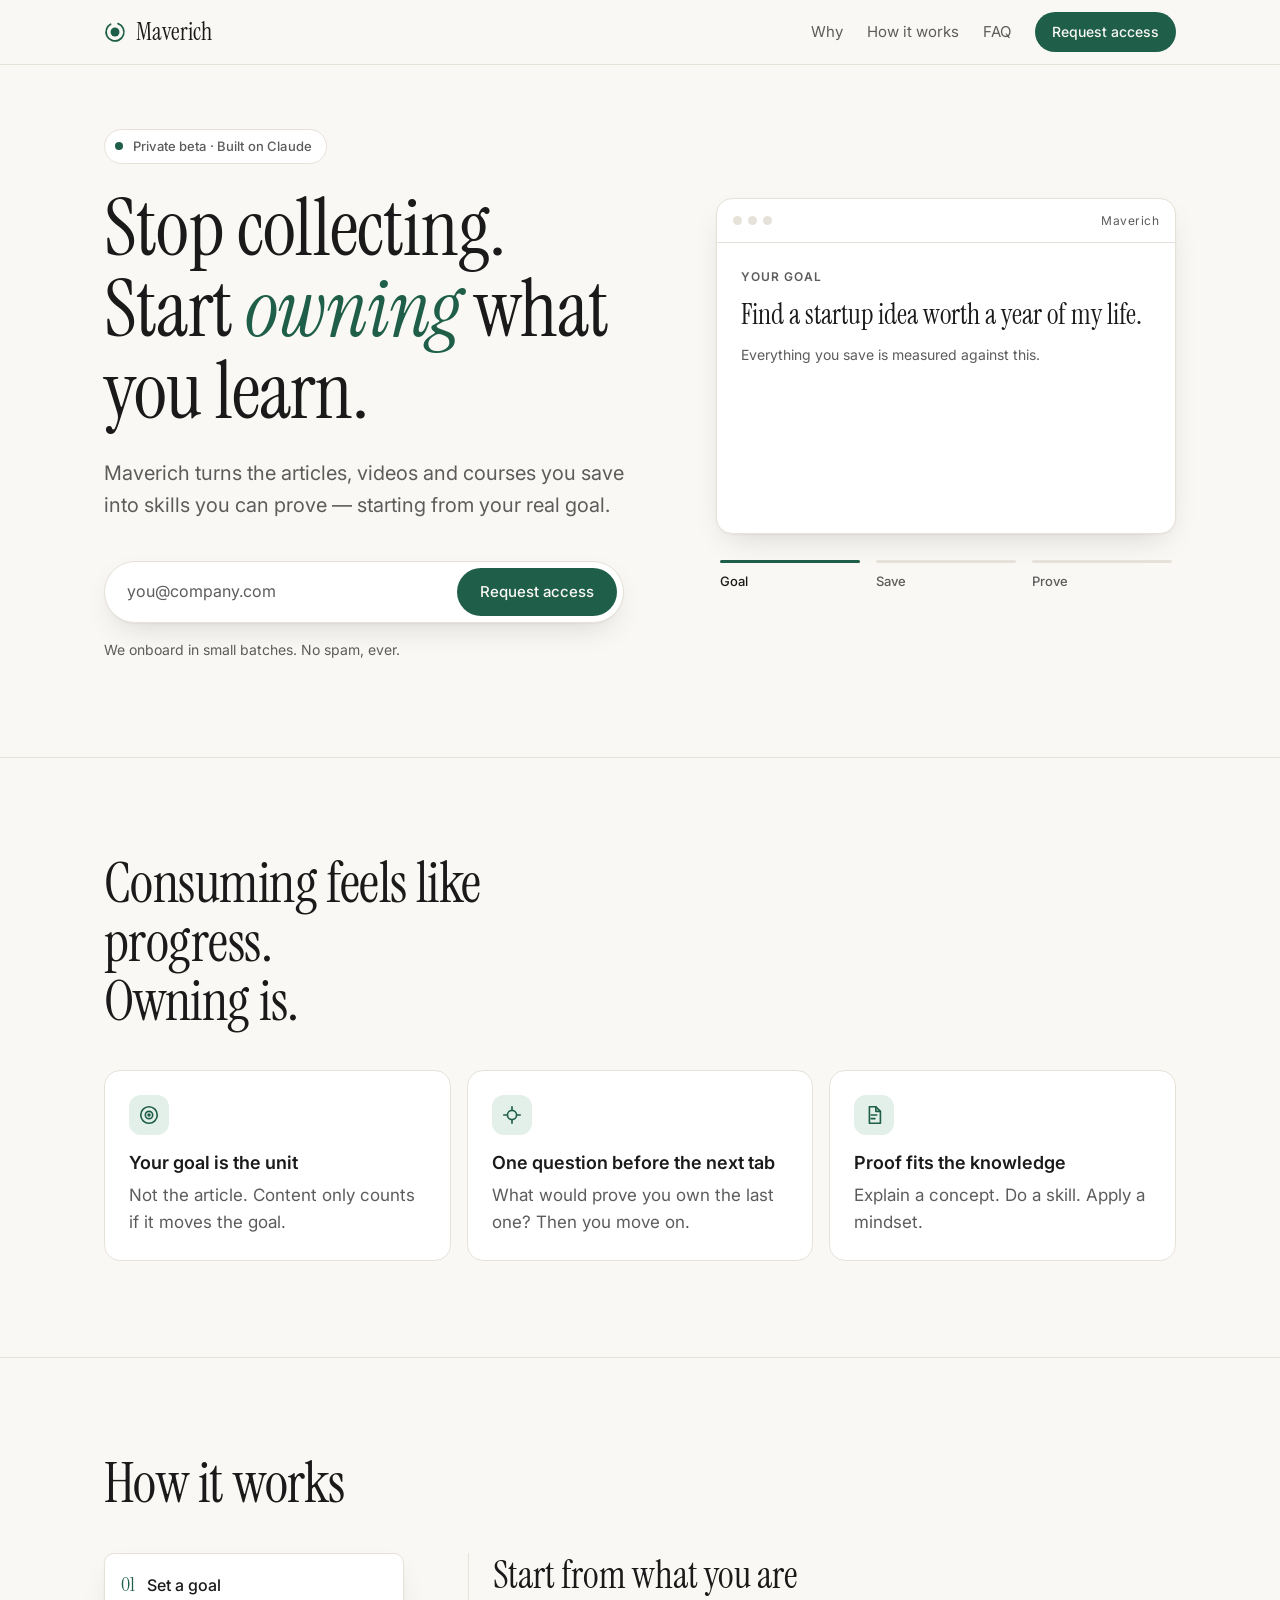
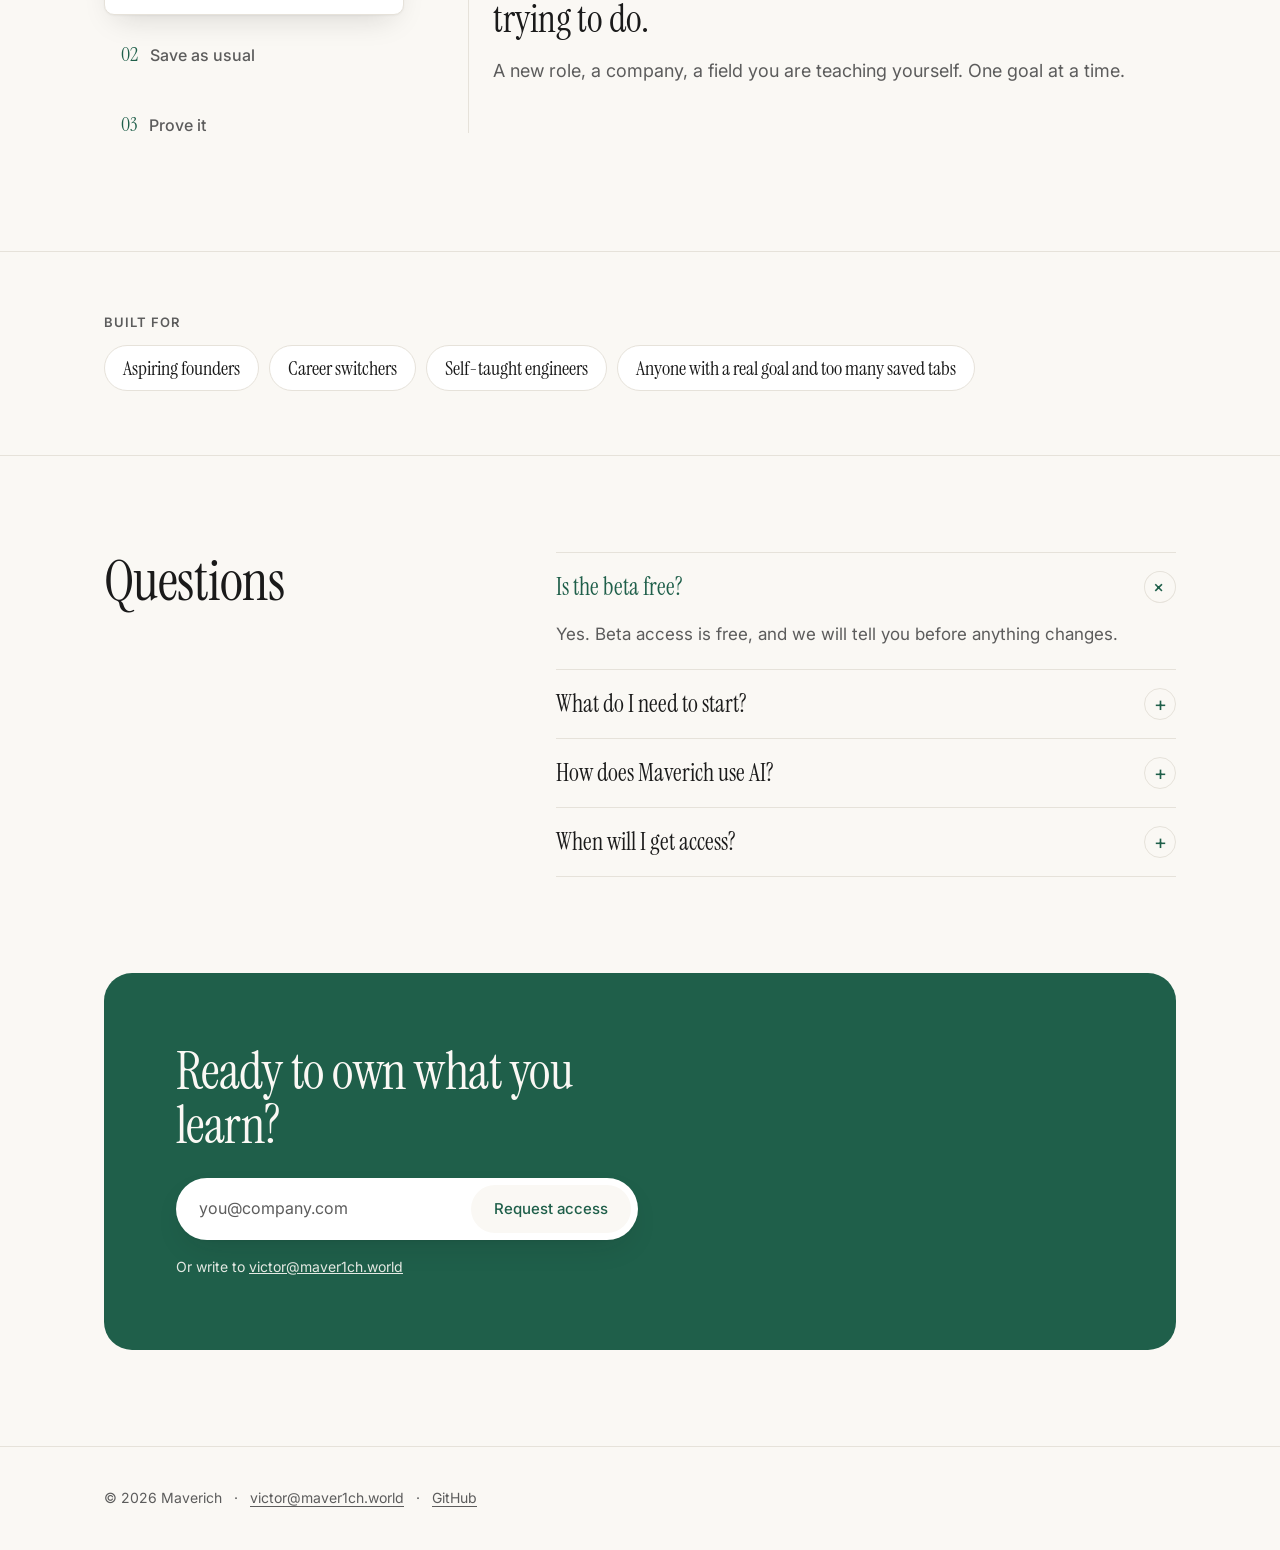
==== commit 4ddce59d: "feat: remove founder section from landing page" ====
--- a/index.html
+++ b/index.html
@@ -47,7 +47,6 @@
         <li><a href="#why">Why</a></li>
         <li><a href="#how">How it works</a></li>
         <li><a href="#faq">FAQ</a></li>
-        <li><a href="#founder">Founder</a></li>
       </ul>
       <a class="btn btn-primary btn-small" href="#access">Request access</a>
     </nav>
@@ -206,20 +205,6 @@
       </div>
     </section>
 
-    <!-- ===== Founder ===== -->
-    <section class="section section-tight" id="founder" aria-labelledby="founder-title">
-      <div class="container founder reveal">
-        <p class="who-title" id="founder-title">Founder</p>
-        <div class="founder-body">
-          <p class="founder-name">Dam Hong Phuc</p>
-          <p class="founder-bio">AI Solution Architect with 3+ years shipping production RAG and multi-agent systems for enterprises. Maverich's first user.</p>
-          <div class="founder-links">
-            <a class="text-link" href="https://github.com/maver1ch" target="_blank" rel="noopener noreferrer">GitHub <span aria-hidden="true">↗</span></a>
-            <a class="text-link" href="https://www.linkedin.com/in/phuc-dam-a74776247/" target="_blank" rel="noopener noreferrer">LinkedIn <span aria-hidden="true">↗</span></a>
-          </div>
-        </div>
-      </div>
-    </section>
 
     <!-- ===== Final CTA ===== -->
     <section class="cta" aria-labelledby="cta-title">
--- a/components.css
+++ b/components.css
@@ -1,6 +1,6 @@
 /*
  * Maverich landing page — interactive components.
- * Access form → product demo → feature cards → how-it-works tabs → chips → FAQ → founder → CTA → scroll reveal.
+ * Access form → product demo → feature cards → how-it-works tabs → chips → FAQ → CTA → scroll reveal.
  * Relies on tokens from styles.css.
  */
 
@@ -170,13 +170,6 @@
   .faq-grid .section-title { margin-bottom: 0; }
 }
 
-/* ---------- Founder ---------- */
-.founder { display: grid; gap: var(--s3); }
-.founder-body { display: grid; gap: var(--s2); max-width: 640px; }
-.founder-name { font-family: var(--font-serif); font-size: 2rem; line-height: 1.1; }
-.founder-bio { color: var(--muted); }
-.founder-links { display: flex; flex-wrap: wrap; gap: var(--s4); margin-top: var(--s2); }
-
 /* ---------- CTA band ---------- */
 .cta { padding-block: 0 var(--s7); }
 .cta-inner {
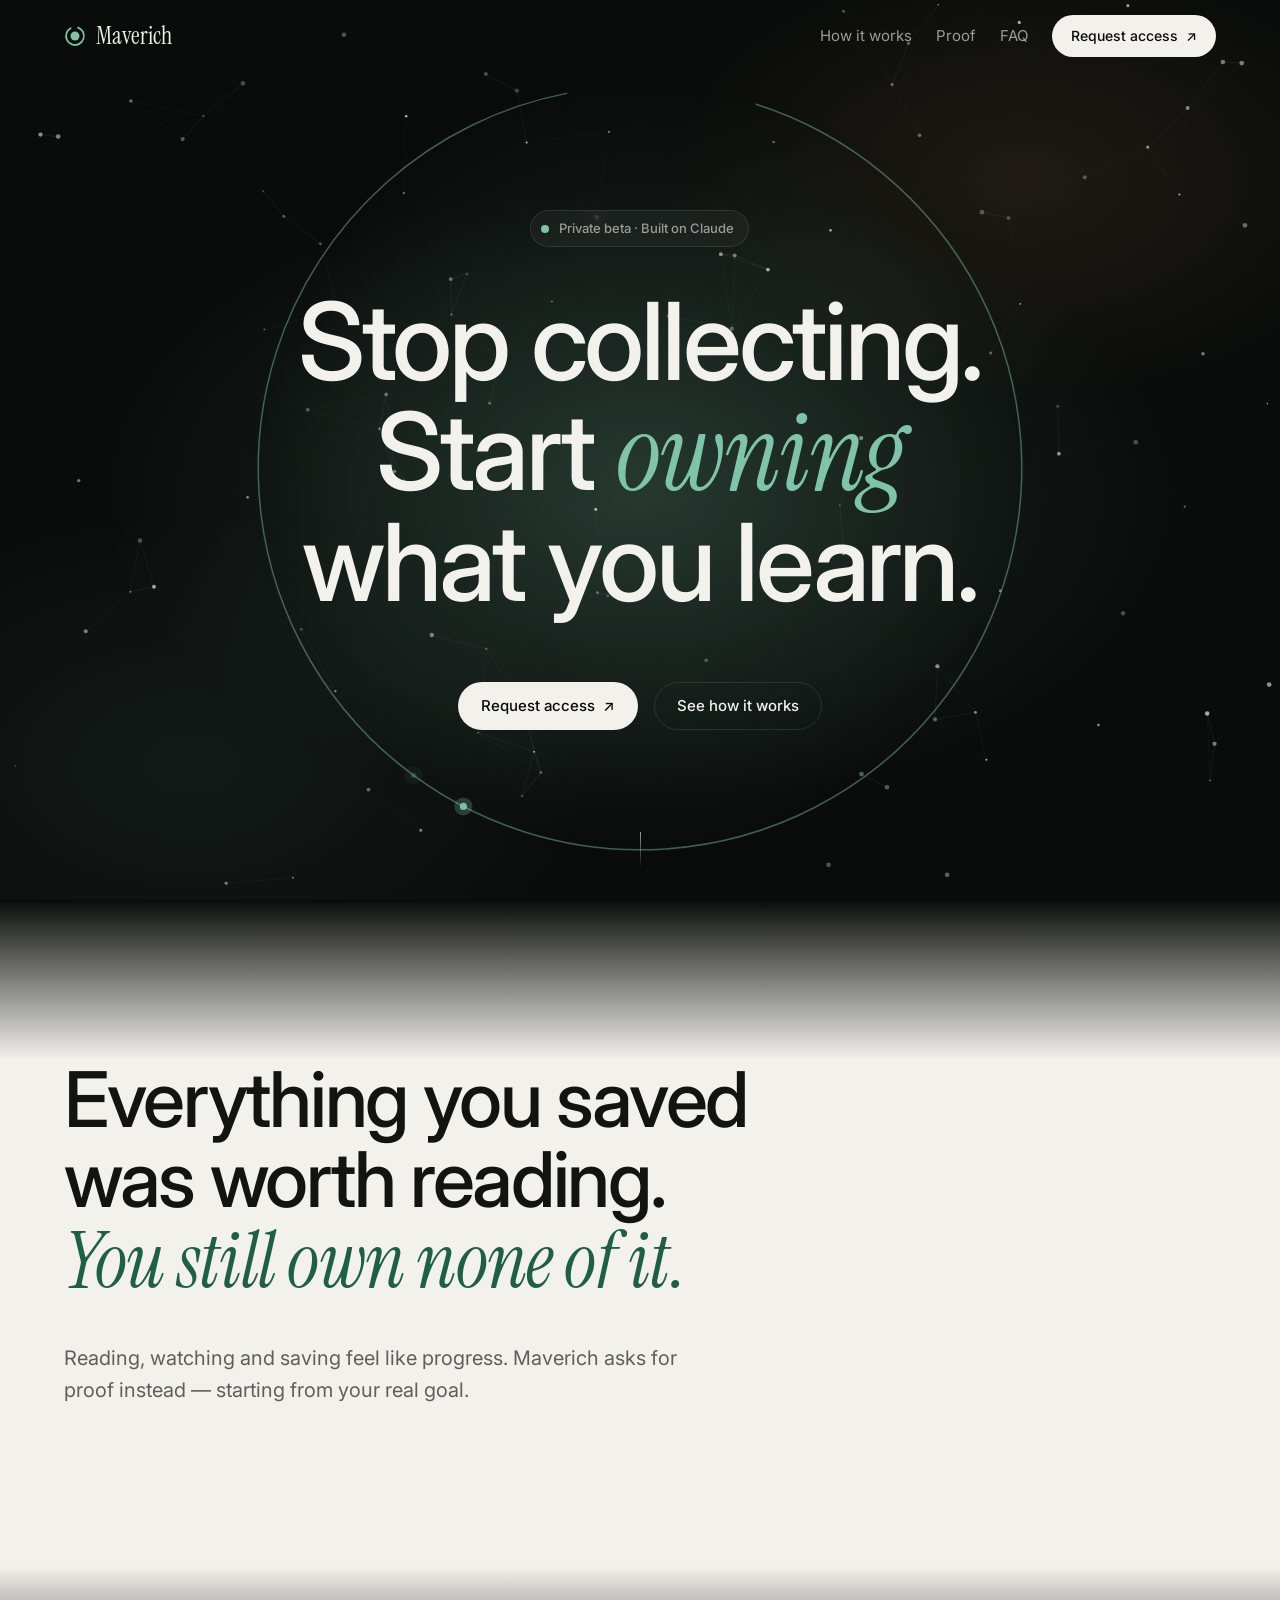
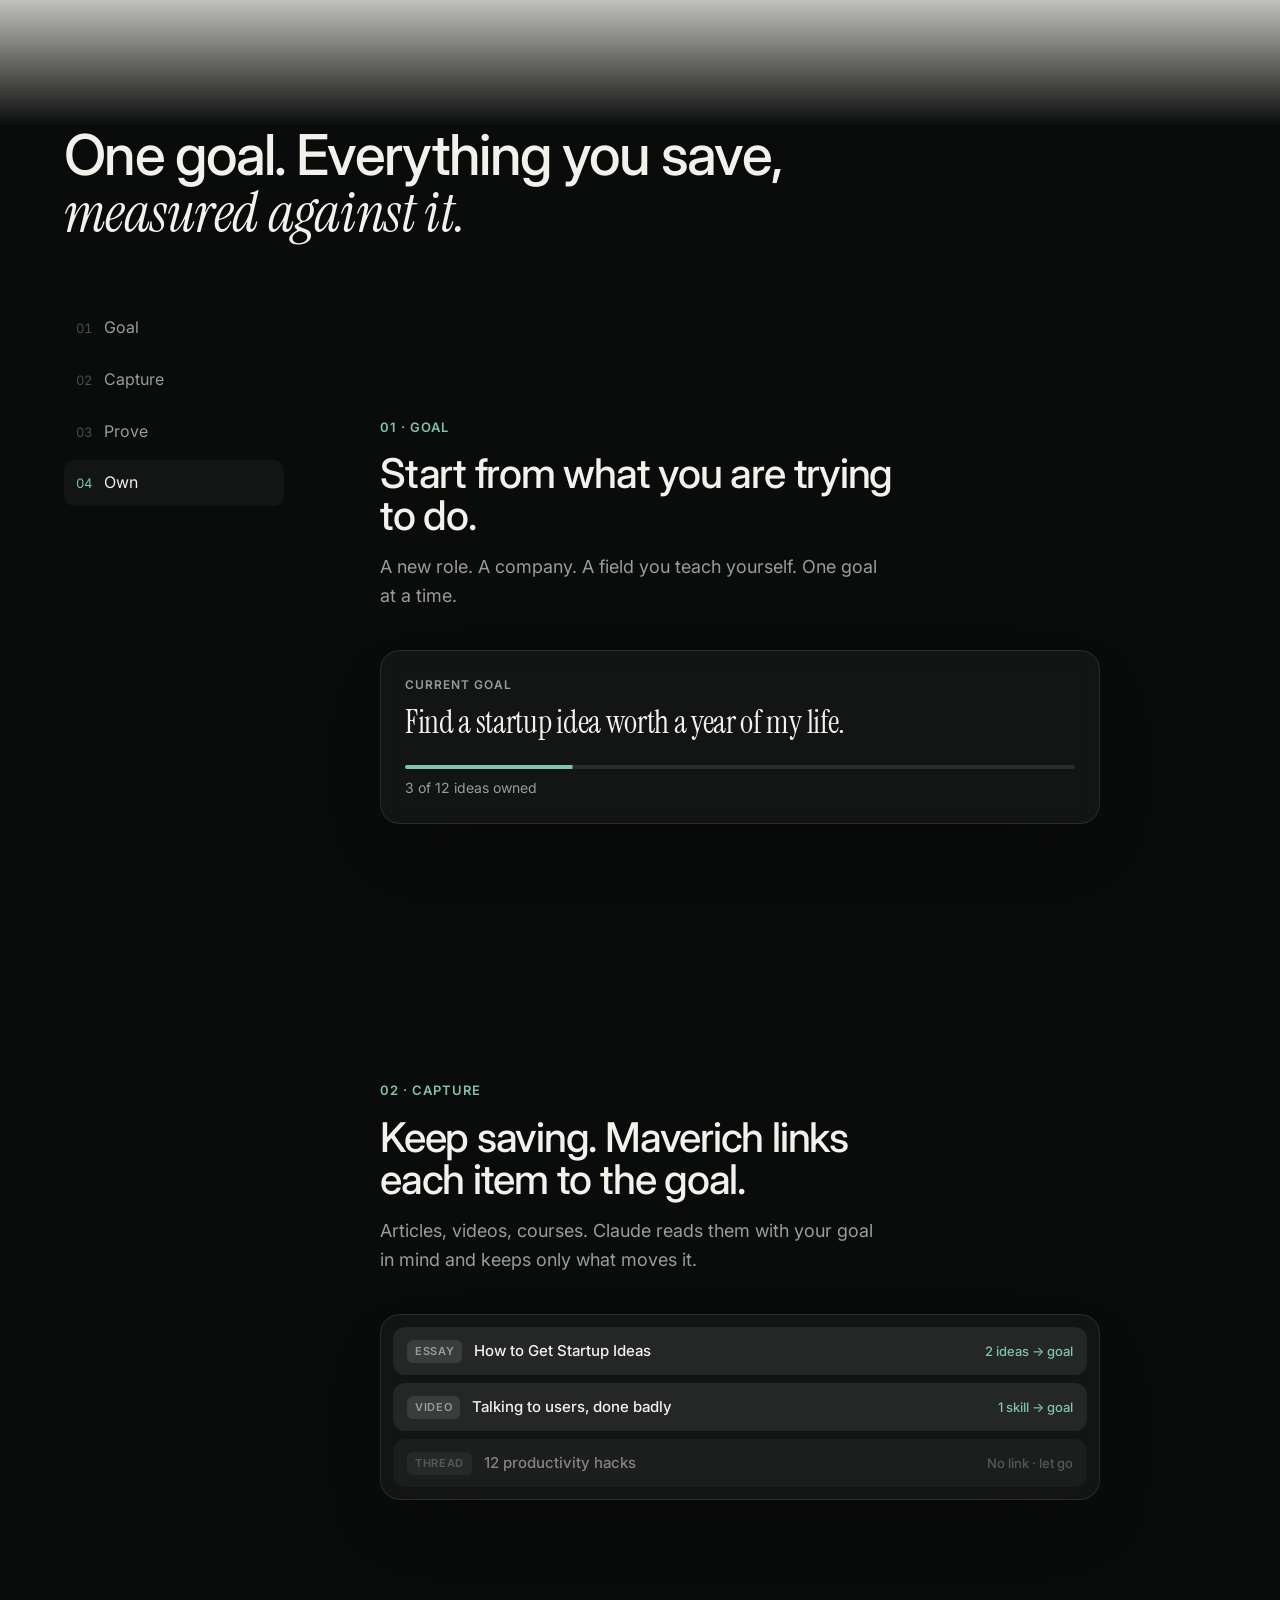
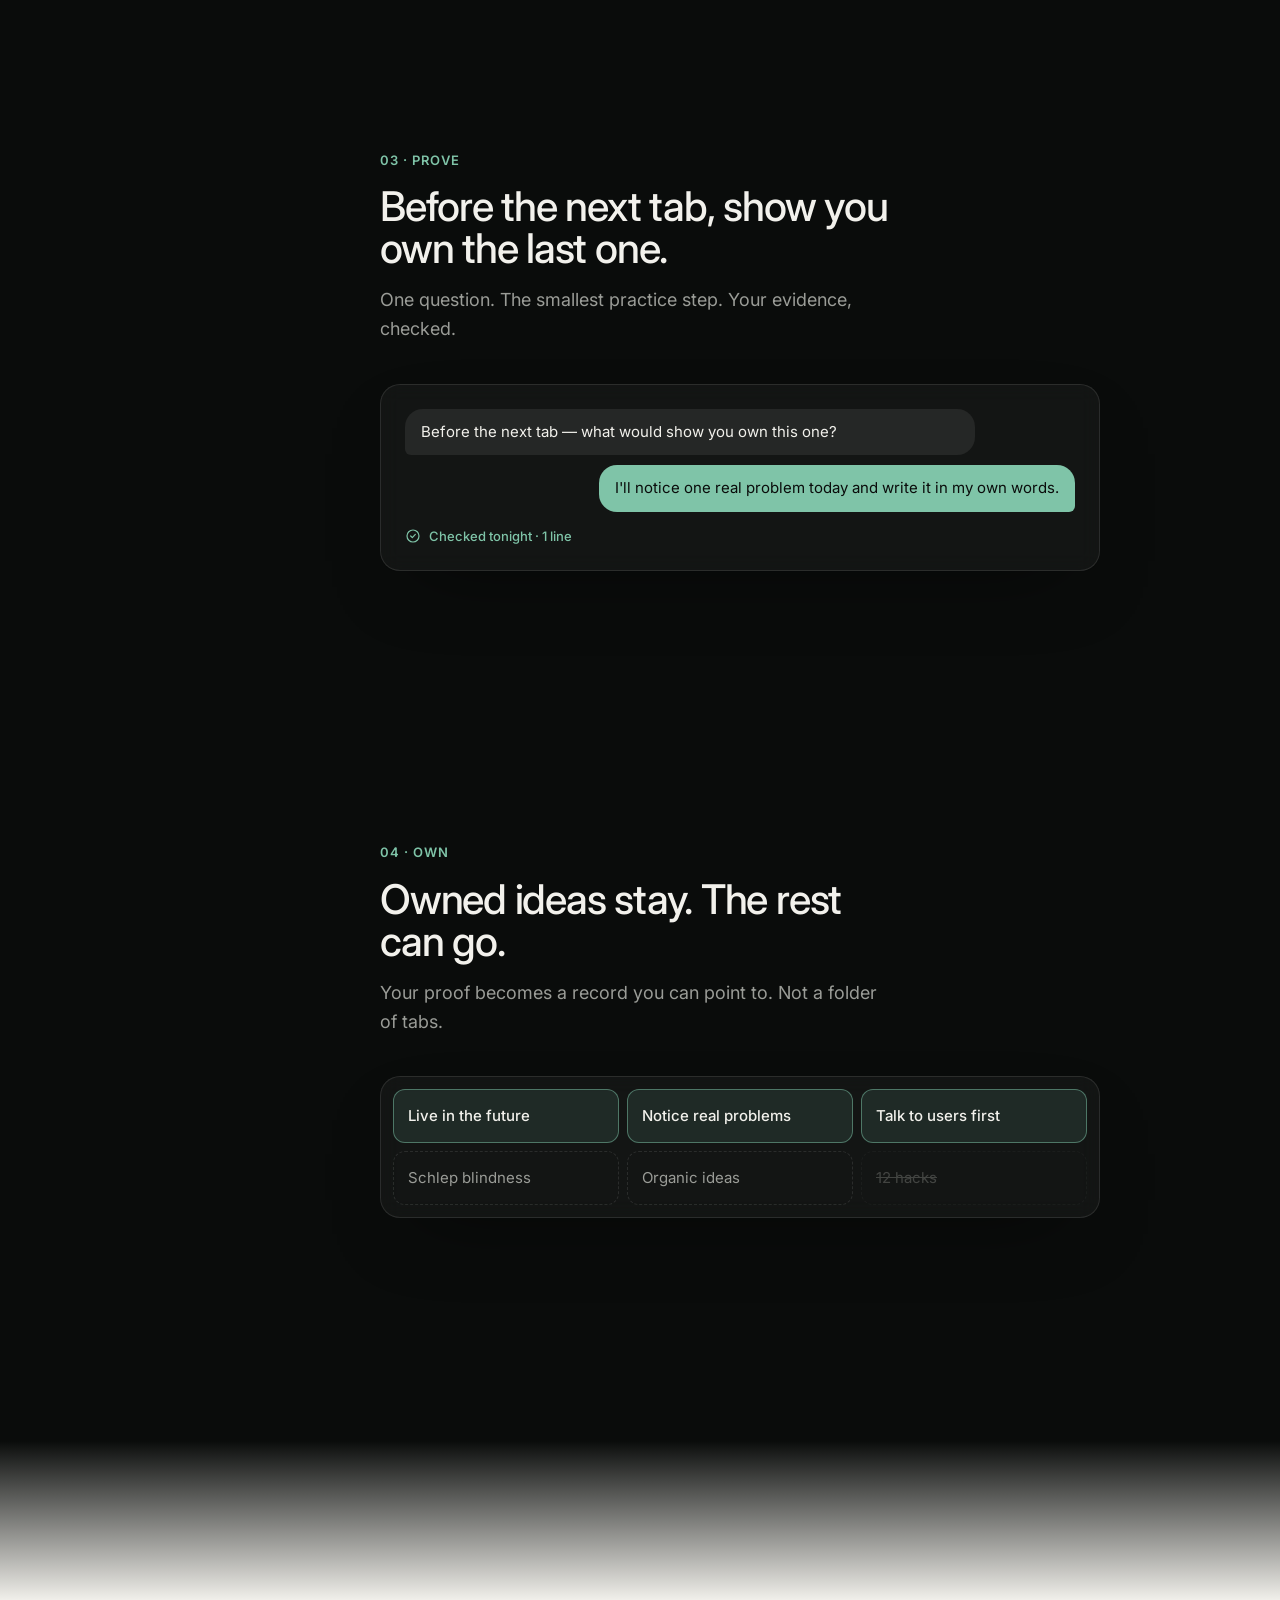
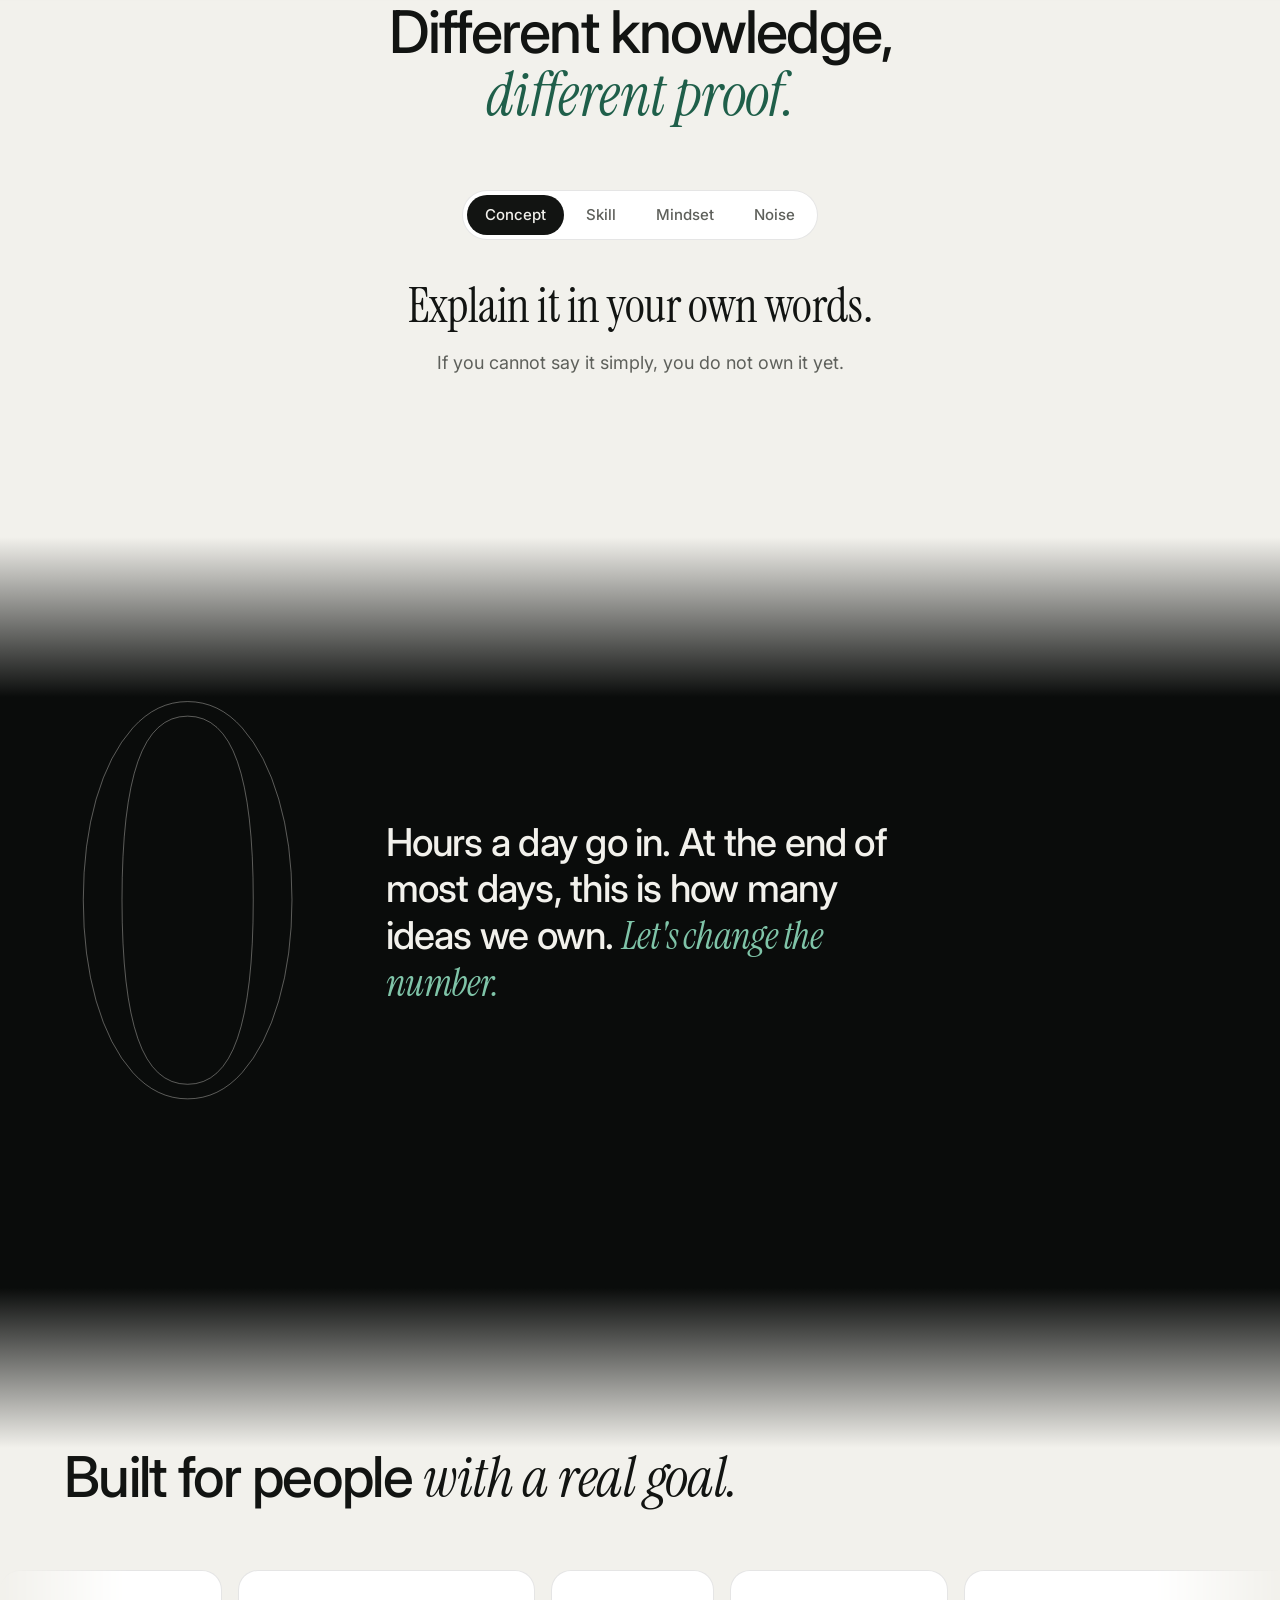
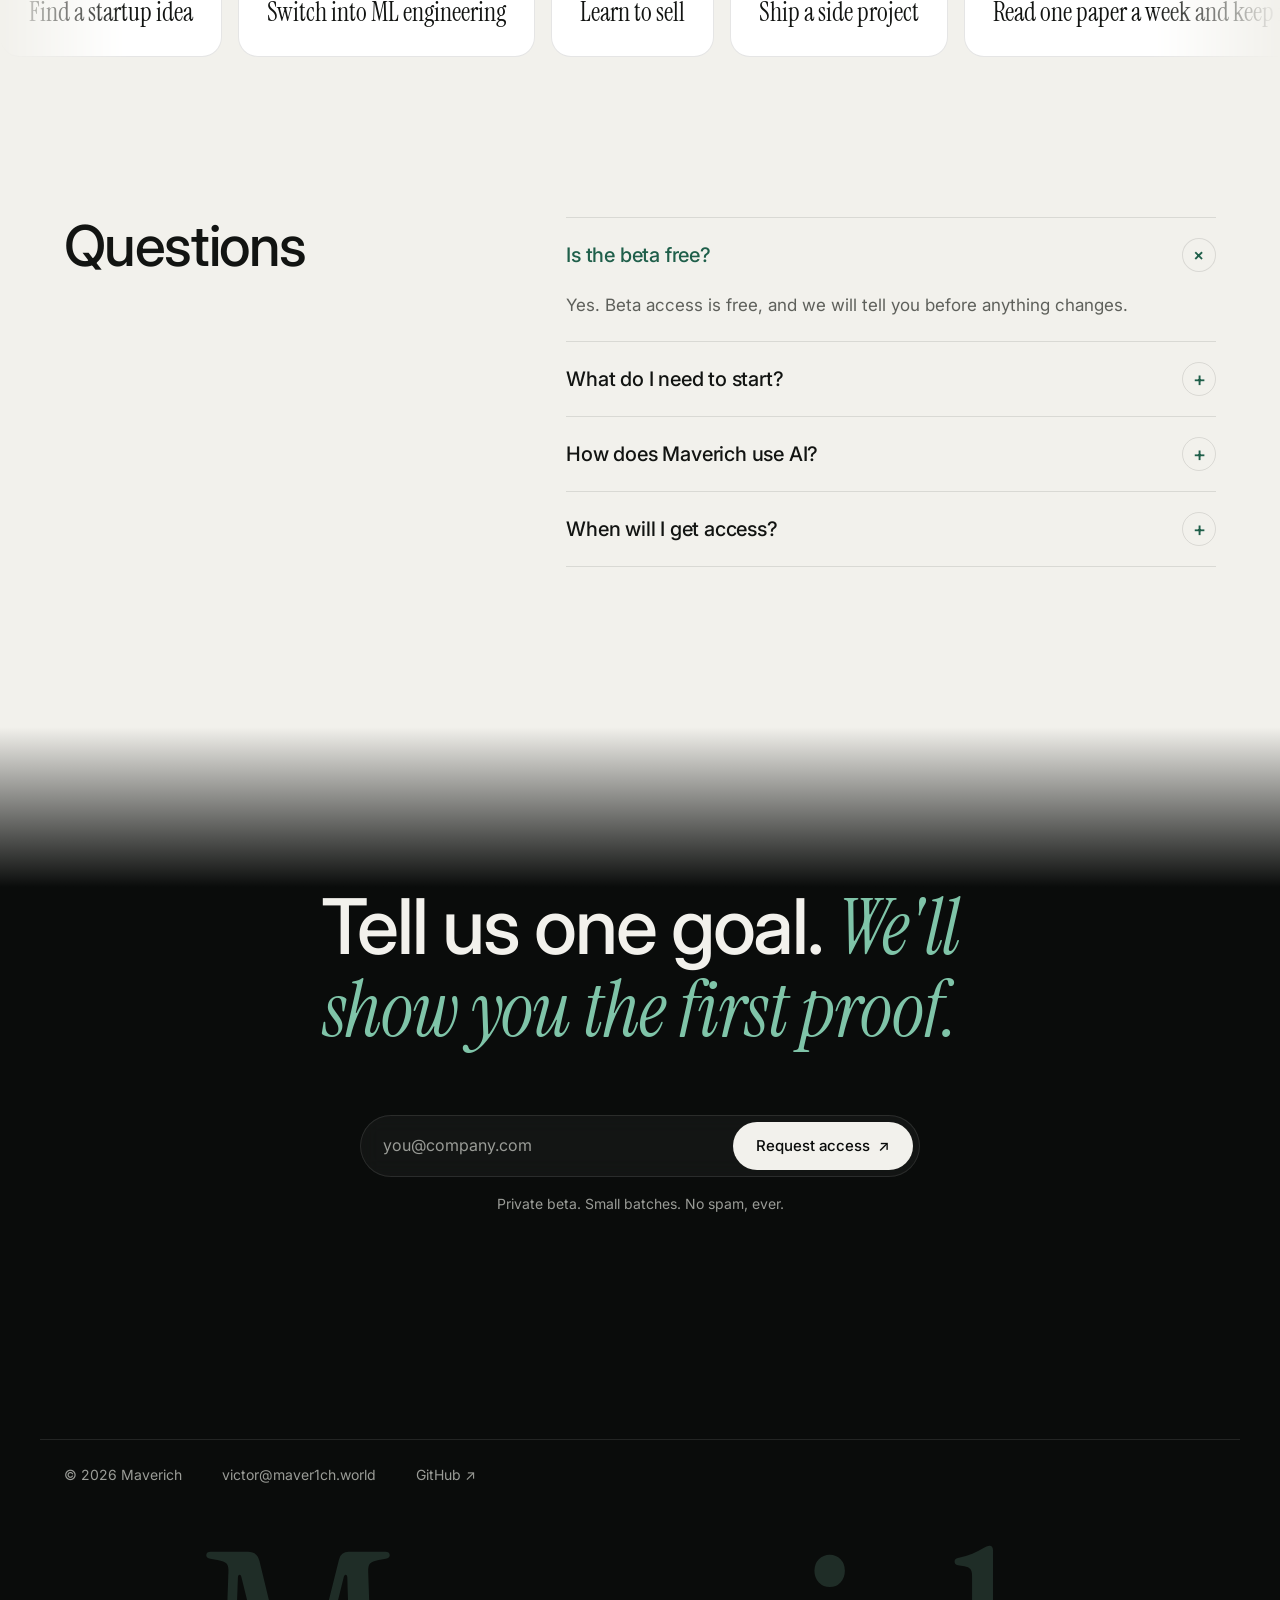
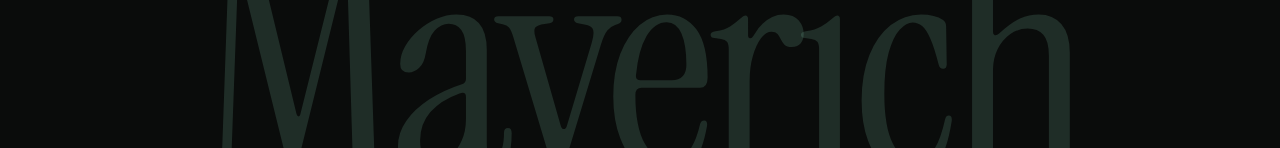
==== commit 3829e6e4: "feat: cinematic redesign with generative hero, alternating chapters, word reveal and sticky index" ====
--- a/index.html
+++ b/index.html
@@ -6,8 +6,7 @@
   <title>Maverich — Own what you learn</title>
   <meta name="description" content="Maverich is an AI learning companion that turns the content you save into skills you can prove. Private beta — request access.">
   <link rel="canonical" href="https://maver1ch.world/">
-  <meta name="theme-color" content="#FAF8F4" media="(prefers-color-scheme: light)">
-  <meta name="theme-color" content="#121412" media="(prefers-color-scheme: dark)">
+  <meta name="theme-color" content="#0A0C0B">
 
   <!-- Social cards -->
   <meta property="og:type" content="website">
@@ -34,7 +33,7 @@
 <body>
   <a class="skip-link" href="#main">Skip to content</a>
 
-  <header class="site-header">
+  <header class="site-header" data-nav-theme="dark">
     <nav class="container nav" aria-label="Main">
       <a class="brand" href="#top" aria-label="Maverich, back to top">
         <svg viewBox="0 0 32 32" aria-hidden="true" focusable="false">
@@ -44,196 +43,197 @@
         <span>Maverich</span>
       </a>
       <ul class="nav-links">
-        <li><a href="#why">Why</a></li>
         <li><a href="#how">How it works</a></li>
+        <li><a href="#proof">Proof</a></li>
         <li><a href="#faq">FAQ</a></li>
       </ul>
-      <a class="btn btn-primary btn-small" href="#access">Request access</a>
+      <a class="pill pill-solid" href="#access">Request access <span aria-hidden="true">↗</span></a>
     </nav>
   </header>
 
   <main id="main">
-    <!-- ===== Hero: pitch + request-access form, product demo card on the right ===== -->
-    <section class="hero" id="top" aria-labelledby="hero-title">
-      <div class="container hero-grid">
-        <div class="hero-copy">
-          <p class="eyebrow"><span class="pulse" aria-hidden="true"></span>Private beta · Built on Claude</p>
-          <h1 id="hero-title">Stop collecting.<br> Start <em>owning</em> what you learn.</h1>
-          <p class="hero-sub">Maverich turns the articles, videos and courses you save into skills you can prove — starting from your real goal.</p>
-
-          <form class="access-form" id="access" data-access-form novalidate>
-            <label class="visually-hidden" for="email-hero">Email address</label>
-            <div class="access-row">
-              <input id="email-hero" name="email" type="email" inputmode="email" autocomplete="email" placeholder="you@company.com" required>
-              <button class="btn btn-primary" type="submit">Request access</button>
-            </div>
-            <p class="access-hint" data-status aria-live="polite">We onboard in small batches. No spam, ever.</p>
-          </form>
-        </div>
-
-        <!-- Product demo: three states that auto-advance; tabs below let people step through -->
-        <div class="demo" data-demo>
-          <div class="demo-window" role="group" aria-label="Product preview">
-            <div class="demo-bar"><span></span><span></span><span></span><em>Maverich</em></div>
-
-            <div class="demo-panels">
-              <div class="demo-panel is-active" data-panel="0">
-                <p class="demo-label">Your goal</p>
-                <p class="demo-goal">Find a startup idea worth a year of my life.</p>
-                <p class="demo-meta">Everything you save is measured against this.</p>
+    <!-- ===== Hero: generative canvas + one statement ===== -->
+    <section class="hero theme-dark" id="top" data-chapter-theme="dark" aria-labelledby="hero-title">
+      <div class="hero-glow" aria-hidden="true"></div>
+      <canvas class="hero-canvas" data-hero-canvas aria-hidden="true"></canvas>
+      <div class="hero-inner">
+        <p class="eyebrow"><span class="pulse" aria-hidden="true"></span>Private beta · Built on Claude</p>
+        <h1 id="hero-title">Stop collecting.<br>Start <em>owning</em><br>what you learn.</h1>
+        <div class="hero-actions">
+          <a class="pill pill-solid" href="#access">Request access <span aria-hidden="true">↗</span></a>
+          <a class="pill pill-line" href="#how">See how it works</a>
+        </div>
+      </div>
+      <a class="scroll-cue" href="#statement-1" aria-label="Scroll to read more"><span></span></a>
+    </section>
+
+    <!-- ===== Statement 1 (light): scroll word reveal ===== -->
+    <section class="statement theme-light" id="statement-1" data-chapter-theme="light" aria-label="The problem">
+      <div class="fade fade-dark-to-light" aria-hidden="true"></div>
+      <div class="container">
+        <p class="statement-text" data-word-reveal>Everything you saved was worth reading. <em>You still own none of it.</em></p>
+        <p class="statement-sub reveal">Reading, watching and saving feel like progress. Maverich asks for proof instead — starting from your real goal.</p>
+      </div>
+    </section>
+
+    <!-- ===== Chapters 01–04 (dark): sticky index + panels ===== -->
+    <section class="chapters theme-dark" id="how" data-chapter-theme="dark" aria-labelledby="how-title">
+      <div class="fade fade-light-to-dark" aria-hidden="true"></div>
+      <div class="container">
+        <h2 class="chapter-lede" id="how-title">One goal. Everything you save, <em>measured against it.</em></h2>
+        <div class="chapters-grid" data-chapters>
+          <nav class="chapters-nav" aria-label="Steps">
+            <ol>
+              <li><a href="#ch-goal" aria-current="true"><span>01</span>Goal</a></li>
+              <li><a href="#ch-capture"><span>02</span>Capture</a></li>
+              <li><a href="#ch-prove"><span>03</span>Prove</a></li>
+              <li><a href="#ch-own"><span>04</span>Own</a></li>
+            </ol>
+          </nav>
+
+          <div class="chapter-panels">
+            <article class="chapter" id="ch-goal" data-chapter>
+              <p class="chapter-no">01 · Goal</p>
+              <h3>Start from what you are trying to do.</h3>
+              <p>A new role. A company. A field you teach yourself. One goal at a time.</p>
+              <div class="glass goal-card">
+                <span class="glass-label">Current goal</span>
+                <strong>Find a startup idea worth a year of my life.</strong>
+                <div class="goal-meter"><i style="--v:0.25"></i><em>3 of 12 ideas owned</em></div>
               </div>
-
-              <div class="demo-panel" data-panel="1">
-                <p class="demo-label">Saved just now</p>
-                <div class="demo-item">
-                  <svg viewBox="0 0 24 24" aria-hidden="true"><path d="M6 3h12a1 1 0 0 1 1 1v17l-7-4-7 4V4a1 1 0 0 1 1-1z"/></svg>
-                  <div><strong>How to Get Startup Ideas</strong><span>Essay · 28 min</span></div>
-                </div>
-                <div class="demo-bubble">
-                  <p data-typewriter="Before the next tab — what would show you own this one?">Before the next tab — what would show you own this one?</p>
-                </div>
+            </article>
+
+            <article class="chapter" id="ch-capture" data-chapter>
+              <p class="chapter-no">02 · Capture</p>
+              <h3>Keep saving. Maverich links each item to the goal.</h3>
+              <p>Articles, videos, courses. Claude reads them with your goal in mind and keeps only what moves it.</p>
+              <ul class="glass stack">
+                <li><span class="tag">Essay</span>How to Get Startup Ideas<em>2 ideas → goal</em></li>
+                <li><span class="tag">Video</span>Talking to users, done badly<em>1 skill → goal</em></li>
+                <li class="is-dim"><span class="tag">Thread</span>12 productivity hacks<em>No link · let go</em></li>
+              </ul>
+            </article>
+
+            <article class="chapter" id="ch-prove" data-chapter>
+              <p class="chapter-no">03 · Prove</p>
+              <h3>Before the next tab, show you own the last one.</h3>
+              <p>One question. The smallest practice step. Your evidence, checked.</p>
+              <div class="glass chat">
+                <p class="bubble bubble-ai">Before the next tab — what would show you own this one?</p>
+                <p class="bubble bubble-me">I'll notice one real problem today and write it in my own words.</p>
+                <p class="chat-meta"><svg viewBox="0 0 24 24" aria-hidden="true"><circle cx="12" cy="12" r="9"/><path d="m8.5 12 2.5 2.5 4.5-5"/></svg>Checked tonight · 1 line</p>
               </div>
-
-              <div class="demo-panel" data-panel="2">
-                <p class="demo-label">Your proof</p>
-                <ul class="demo-choices">
-                  <li class="is-picked"><svg viewBox="0 0 24 24" aria-hidden="true"><path d="M20 6 9 17l-5-5"/></svg>Notice 1 real problem today, in my own words</li>
-                  <li>Explain "live in the future" to a friend</li>
-                  <li>Skip for now</li>
-                </ul>
-                <p class="demo-meta demo-owned"><svg viewBox="0 0 24 24" aria-hidden="true"><circle cx="12" cy="12" r="9"/><path d="m8.5 12 2.5 2.5 4.5-5"/></svg>Owned · 1 of 3 ideas from this essay</p>
-              </div>
-            </div>
-          </div>
-
-          <div class="demo-steps" role="tablist" aria-label="Preview steps">
-            <button type="button" role="tab" aria-selected="true" data-step="0"><i aria-hidden="true"></i>Goal</button>
-            <button type="button" role="tab" aria-selected="false" data-step="1"><i aria-hidden="true"></i>Save</button>
-            <button type="button" role="tab" aria-selected="false" data-step="2"><i aria-hidden="true"></i>Prove</button>
-          </div>
-        </div>
-      </div>
-    </section>
-
-    <!-- ===== Why: three short cards ===== -->
-    <section class="section" id="why" aria-labelledby="why-title">
+            </article>
+
+            <article class="chapter" id="ch-own" data-chapter>
+              <p class="chapter-no">04 · Own</p>
+              <h3>Owned ideas stay. The rest can go.</h3>
+              <p>Your proof becomes a record you can point to. Not a folder of tabs.</p>
+              <ul class="glass owned-grid">
+                <li class="is-owned">Live in the future</li>
+                <li class="is-owned">Notice real problems</li>
+                <li class="is-owned">Talk to users first</li>
+                <li>Schlep blindness</li>
+                <li>Organic ideas</li>
+                <li class="is-gone">12 hacks</li>
+              </ul>
+            </article>
+          </div>
+        </div>
+      </div>
+    </section>
+
+    <!-- ===== Proof tabs (light) ===== -->
+    <section class="proof theme-light" id="proof" data-chapter-theme="light" aria-labelledby="proof-title">
+      <div class="fade fade-dark-to-light" aria-hidden="true"></div>
+      <div class="container proof-inner">
+        <h2 class="statement-text statement-small" id="proof-title" data-word-reveal>Different knowledge, <em>different proof.</em></h2>
+        <div class="tabs" data-tabs>
+          <div class="tab-list" role="tablist" aria-label="Kinds of proof">
+            <button type="button" role="tab" id="t-concept" aria-controls="p-concept" aria-selected="true">Concept</button>
+            <button type="button" role="tab" id="t-skill" aria-controls="p-skill" aria-selected="false" tabindex="-1">Skill</button>
+            <button type="button" role="tab" id="t-mindset" aria-controls="p-mindset" aria-selected="false" tabindex="-1">Mindset</button>
+            <button type="button" role="tab" id="t-noise" aria-controls="p-noise" aria-selected="false" tabindex="-1">Noise</button>
+          </div>
+          <div class="tab-panel" id="p-concept" role="tabpanel" aria-labelledby="t-concept">
+            <h3>Explain it in your own words.</h3><p>If you cannot say it simply, you do not own it yet.</p>
+          </div>
+          <div class="tab-panel" id="p-skill" role="tabpanel" aria-labelledby="t-skill" hidden>
+            <h3>Learn it only while doing it.</h3><p>No skill content without a task that uses it today.</p>
+          </div>
+          <div class="tab-panel" id="p-mindset" role="tabpanel" aria-labelledby="t-mindset" hidden>
+            <h3>One at a time. Apply it before the next.</h3><p>A mindset you have not acted on is a quote.</p>
+          </div>
+          <div class="tab-panel" id="p-noise" role="tabpanel" aria-labelledby="t-noise" hidden>
+            <h3>Let it go.</h3><p>If it does not move the goal, Maverich says so. Nothing to prove.</p>
+          </div>
+        </div>
+      </div>
+    </section>
+
+    <!-- ===== Numeral (dark) ===== -->
+    <section class="numeral theme-dark" data-chapter-theme="dark" aria-label="The number">
+      <div class="fade fade-light-to-dark" aria-hidden="true"></div>
+      <div class="container numeral-inner">
+        <span class="numeral-glyph" aria-hidden="true">0</span>
+        <p class="numeral-text reveal">Hours a day go in. At the end of most days, this is how many ideas we own. <em>Let's change the number.</em></p>
+      </div>
+    </section>
+
+    <!-- ===== Goals marquee (light) ===== -->
+    <section class="goals theme-light" data-chapter-theme="light" aria-labelledby="goals-title">
+      <div class="fade fade-dark-to-light" aria-hidden="true"></div>
       <div class="container">
-        <h2 class="section-title reveal" id="why-title">Consuming feels like progress.<br>Owning is.</h2>
-        <ul class="feature-grid">
-          <li class="feature reveal">
-            <svg viewBox="0 0 24 24" aria-hidden="true"><circle cx="12" cy="12" r="9"/><circle cx="12" cy="12" r="4"/><circle cx="12" cy="12" r="1"/></svg>
-            <h3>Your goal is the unit</h3>
-            <p>Not the article. Content only counts if it moves the goal.</p>
-          </li>
-          <li class="feature reveal">
-            <svg viewBox="0 0 24 24" aria-hidden="true"><path d="M12 3v3M12 18v3M3 12h3M18 12h3"/><circle cx="12" cy="12" r="5"/></svg>
-            <h3>One question before the next tab</h3>
-            <p>What would prove you own the last one? Then you move on.</p>
-          </li>
-          <li class="feature reveal">
-            <svg viewBox="0 0 24 24" aria-hidden="true"><path d="M9 12h6M9 16h4M7 3h7l5 5v13H7z"/><path d="M14 3v5h5"/></svg>
-            <h3>Proof fits the knowledge</h3>
-            <p>Explain a concept. Do a skill. Apply a mindset.</p>
-          </li>
+        <h2 class="chapter-lede" id="goals-title">Built for people <em>with a real goal.</em></h2>
+      </div>
+      <div class="marquee" data-marquee>
+        <ul class="marquee-track">
+          <li>Find a startup idea</li><li>Switch into ML engineering</li><li>Learn to sell</li><li>Ship a side project</li><li>Read one paper a week and keep it</li><li>Become a better manager</li><li>Write in public</li><li>Understand finance for founders</li>
         </ul>
       </div>
     </section>
 
-    <!-- ===== How it works: tabs ===== -->
-    <section class="section" id="how" aria-labelledby="how-title">
-      <div class="container">
-        <h2 class="section-title reveal" id="how-title">How it works</h2>
-        <div class="how reveal" data-tabs>
-          <div class="how-tabs" role="tablist" aria-label="How it works">
-            <button type="button" role="tab" id="tab-goal" aria-controls="panel-goal" aria-selected="true"><span>01</span>Set a goal</button>
-            <button type="button" role="tab" id="tab-save" aria-controls="panel-save" aria-selected="false" tabindex="-1"><span>02</span>Save as usual</button>
-            <button type="button" role="tab" id="tab-prove" aria-controls="panel-prove" aria-selected="false" tabindex="-1"><span>03</span>Prove it</button>
-          </div>
-          <div class="how-panels">
-            <div class="how-panel" id="panel-goal" role="tabpanel" aria-labelledby="tab-goal">
-              <h3>Start from what you are trying to do.</h3>
-              <p>A new role, a company, a field you are teaching yourself. One goal at a time.</p>
-            </div>
-            <div class="how-panel" id="panel-save" role="tabpanel" aria-labelledby="tab-save" hidden>
-              <h3>Keep saving. Maverich links each item to your goal.</h3>
-              <p>Articles, videos, courses. Claude reads them with your goal in mind and keeps the parts that matter.</p>
-            </div>
-            <div class="how-panel" id="panel-prove" role="tabpanel" aria-labelledby="tab-prove" hidden>
-              <h3>Before the next one, show you own the last one.</h3>
-              <p>Maverich proposes the smallest practice step and checks your evidence. Owned ideas stay. The rest can go.</p>
-            </div>
-          </div>
-        </div>
-      </div>
-    </section>
-
-    <!-- ===== Built for ===== -->
-    <section class="section section-tight" id="who" aria-labelledby="who-title">
-      <div class="container who-row reveal">
-        <h2 class="who-title" id="who-title">Built for</h2>
-        <ul class="who-chips">
-          <li>Aspiring founders</li>
-          <li>Career switchers</li>
-          <li>Self-taught engineers</li>
-          <li>Anyone with a real goal and too many saved tabs</li>
-        </ul>
-      </div>
-    </section>
-
-    <!-- ===== FAQ ===== -->
-    <section class="section" id="faq" aria-labelledby="faq-title">
+    <!-- ===== FAQ (light) ===== -->
+    <section class="faq-section theme-light" id="faq" data-chapter-theme="light" aria-labelledby="faq-title">
       <div class="container faq-grid">
-        <h2 class="section-title reveal" id="faq-title">Questions</h2>
+        <h2 class="chapter-lede" id="faq-title">Questions</h2>
         <div class="faq reveal">
-          <details name="faq" open>
-            <summary>Is the beta free?</summary>
-            <p>Yes. Beta access is free, and we will tell you before anything changes.</p>
-          </details>
-          <details name="faq">
-            <summary>What do I need to start?</summary>
-            <p>A real goal and the content you already save. That is it.</p>
-          </details>
-          <details name="faq">
-            <summary>How does Maverich use AI?</summary>
-            <p>Maverich is built on Claude. It links what you save to your goal, proposes the next practice step and reviews your evidence. Your content stays yours.</p>
-          </details>
-          <details name="faq">
-            <summary>When will I get access?</summary>
-            <p>We onboard in small batches and reply to every request personally.</p>
-          </details>
-        </div>
-      </div>
-    </section>
-
-
-    <!-- ===== Final CTA ===== -->
-    <section class="cta" aria-labelledby="cta-title">
-      <div class="container">
-        <div class="cta-inner reveal">
-          <h2 id="cta-title">Ready to own what you learn?</h2>
-          <form class="access-form" data-access-form novalidate>
-            <label class="visually-hidden" for="email-cta">Email address</label>
-            <div class="access-row">
-              <input id="email-cta" name="email" type="email" inputmode="email" autocomplete="email" placeholder="you@company.com" required>
-              <button class="btn btn-invert" type="submit">Request access</button>
-            </div>
-            <p class="access-hint" data-status aria-live="polite">Or write to <a href="mailto:victor@maver1ch.world">victor@maver1ch.world</a></p>
-          </form>
-        </div>
+          <details name="faq" open><summary>Is the beta free?</summary><p>Yes. Beta access is free, and we will tell you before anything changes.</p></details>
+          <details name="faq"><summary>What do I need to start?</summary><p>A real goal and the content you already save. That is it.</p></details>
+          <details name="faq"><summary>How does Maverich use AI?</summary><p>Maverich is built on Claude. It links what you save to your goal, proposes the next practice step and reviews your evidence. Your content stays yours.</p></details>
+          <details name="faq"><summary>When will I get access?</summary><p>We onboard in small batches and reply to every request personally.</p></details>
+        </div>
+      </div>
+    </section>
+
+    <!-- ===== Final CTA (dark) ===== -->
+    <section class="cta theme-dark" id="access" data-chapter-theme="dark" aria-labelledby="cta-title">
+      <div class="fade fade-light-to-dark" aria-hidden="true"></div>
+      <div class="cta-glow" aria-hidden="true"></div>
+      <div class="container cta-inner">
+        <h2 class="statement-text" id="cta-title" data-word-reveal>Tell us one goal. <em>We'll show you the first proof.</em></h2>
+        <form class="access-form" data-access-form novalidate>
+          <label class="visually-hidden" for="email-cta">Email address</label>
+          <div class="access-row">
+            <input id="email-cta" name="email" type="email" inputmode="email" autocomplete="email" placeholder="you@company.com" required>
+            <button class="pill pill-solid" type="submit">Request access <span aria-hidden="true">↗</span></button>
+          </div>
+          <p class="access-hint" data-status aria-live="polite">Private beta. Small batches. No spam, ever.</p>
+        </form>
       </div>
     </section>
   </main>
 
-  <footer class="site-footer">
+  <footer class="site-footer theme-dark">
     <div class="container footer-inner">
       <span>© 2026 Maverich</span>
-      <span aria-hidden="true">·</span>
       <a href="mailto:victor@maver1ch.world">victor@maver1ch.world</a>
-      <span aria-hidden="true">·</span>
-      <a href="https://github.com/maver1ch">GitHub</a>
+      <a href="https://github.com/maver1ch" target="_blank" rel="noopener noreferrer">GitHub <span aria-hidden="true">↗</span></a>
     </div>
+    <div class="footer-mark" aria-hidden="true">Maverich</div>
   </footer>
 
+  <script src="hero-canvas.js" defer></script>
   <script src="script.js" defer></script>
 </body>
 </html>
--- a/styles.css
+++ b/styles.css
@@ -1,182 +1,180 @@
 /*
  * Maverich landing page — foundation styles.
- * Tokens → base → layout → buttons → header → hero → footer → 404 → motion.
- * Interactive blocks (form, demo, tabs, FAQ, reveal) live in components.css.
- * Dark mode only swaps tokens, so components never need their own overrides.
+ * Themes are per-section (.theme-dark / .theme-light), not per OS setting:
+ * the page alternates dark and light "chapters" like an editorial film site.
+ * Tokens → base → layout → pills → header → hero → footer → 404 → motion.
+ * Section components live in components.css.
  */
 
-/* ---------- Design tokens ---------- */
+/* ---------- Tokens ---------- */
 :root {
-  color-scheme: light dark;
-  --bg: #FAF8F4;
-  --surface: #FFFFFF;
-  --surface-2: #F3F0E9;
-  --ink: #1A1A1A;
-  --muted: #5C5C5C;
-  --accent: #1F5F4A;
-  --accent-soft: #E3EFE9;   /* accent tint for chips and selected states */
-  --accent-ink: #FAF8F4;    /* text placed on an accent background */
-  --line: #E6E2DA;
-  --band: #1F5F4A;          /* CTA band background */
-  --band-ink: #FAF8F4;      /* text on the CTA band */
-  --shadow: 0 1px 2px rgba(20, 20, 20, 0.04), 0 12px 32px -12px rgba(20, 20, 20, 0.18);
-
   --font-serif: "Instrument Serif", Georgia, "Times New Roman", serif;
   --font-sans: "Inter", system-ui, -apple-system, "Segoe UI", Roboto, sans-serif;
 
-  --s1: 4px; --s2: 8px; --s3: 16px; --s4: 24px; --s5: 40px; --s6: 64px; --s7: 96px;
-  --radius: 16px;
-  --radius-sm: 10px;
-  --measure: 60ch;
-  --container: 1120px;
-  --ease: cubic-bezier(0.22, 1, 0.36, 1); /* ease-out for entering motion */
+  --dark-bg: #0A0C0B;
+  --light-bg: #F2F1EC;
+
+  --s1: 4px; --s2: 8px; --s3: 16px; --s4: 24px; --s5: 40px; --s6: 64px; --s7: 96px; --s8: 160px;
+  --radius: 20px;
+  --radius-sm: 12px;
+  --container: 1200px;
+  --ease: cubic-bezier(0.22, 1, 0.36, 1);
+  --nav-h: 72px;
 }
 
-@media (prefers-color-scheme: dark) {
-  :root {
-    --bg: #121412;
-    --surface: #1A1D1A;
-    --surface-2: #202420;
-    --ink: #EDEBE6;
-    --muted: #A3A39E;
-    --accent: #7FC4A8;
-    --accent-soft: #1E2F28;
-    --accent-ink: #121412;
-    --line: #2A2D2A;
-    --band: #1F5F4A;
-    --band-ink: #EDEBE6;
-    --shadow: 0 1px 2px rgba(0, 0, 0, 0.3), 0 16px 40px -14px rgba(0, 0, 0, 0.6);
-  }
+/* Dark chapter: near-black with a green cast, mint accent. */
+.theme-dark {
+  --bg: var(--dark-bg);
+  --ink: #F2F1EC;
+  --muted: #9A9C97;
+  --faint: #4A4D49;           /* unrevealed statement words */
+  --accent: #7FC4A8;
+  --accent-ink: #0A0C0B;
+  --line: rgba(255, 255, 255, 0.10);
+  --glass: rgba(255, 255, 255, 0.04);
+  --glass-strong: rgba(255, 255, 255, 0.08);
+  background: var(--bg); color: var(--ink);
+}
+/* Light chapter: warm paper, deep green accent. */
+.theme-light {
+  --bg: var(--light-bg);
+  --ink: #121412;
+  --muted: #5E605B;
+  --faint: #C9C8C1;
+  --accent: #1F5F4A;
+  --accent-ink: #F2F1EC;
+  --line: rgba(0, 0, 0, 0.10);
+  --glass: rgba(255, 255, 255, 0.6);
+  --glass-strong: #FFFFFF;
+  background: var(--bg); color: var(--ink);
 }
 
 /* ---------- Base ---------- */
 *, *::before, *::after { box-sizing: border-box; }
-
-html { scroll-behavior: smooth; -webkit-text-size-adjust: 100%; }
-
+html { scroll-behavior: smooth; -webkit-text-size-adjust: 100%; background: var(--dark-bg); }
 body {
-  margin: 0;
-  background: var(--bg);
-  color: var(--ink);
-  font-family: var(--font-sans);
-  font-size: 1.0625rem;
-  line-height: 1.6;
-  -webkit-font-smoothing: antialiased;
+  margin: 0; background: var(--dark-bg); color: #F2F1EC;
+  font-family: var(--font-sans); font-size: 1.0625rem; line-height: 1.6;
+  -webkit-font-smoothing: antialiased; overflow-x: hidden;
 }
-
-h1, h2, h3, p, ul { margin: 0; }
-h1, h2 { font-family: var(--font-serif); font-weight: 400; line-height: 1.05; letter-spacing: -0.01em; }
-h3 { font-size: 1.0625rem; font-weight: 600; line-height: 1.35; }
+h1, h2, h3, p, ul, ol { margin: 0; }
+h1, h2, h3 { font-family: var(--font-sans); font-weight: 500; letter-spacing: -0.03em; line-height: 1.02; }
+h1 em, h2 em, h3 em, .statement-text em, .numeral-text em {
+  font-family: var(--font-serif); font-style: italic; font-weight: 400; letter-spacing: -0.01em;
+}
 a { color: inherit; }
 button { font: inherit; color: inherit; }
 svg { display: block; }
-::selection { background: color-mix(in srgb, var(--accent) 25%, transparent); }
-
-:focus-visible { outline: 2px solid var(--accent); outline-offset: 3px; }
+::selection { background: color-mix(in srgb, var(--accent, #7FC4A8) 30%, transparent); }
+:focus-visible { outline: 2px solid var(--accent, #7FC4A8); outline-offset: 3px; }
 
 .visually-hidden {
   position: absolute; width: 1px; height: 1px; margin: -1px; padding: 0;
   overflow: hidden; clip: rect(0 0 0 0); white-space: nowrap; border: 0;
 }
-
 .skip-link {
-  position: absolute; left: var(--s3); top: -100px; z-index: 20;
-  padding: var(--s2) var(--s3); border-radius: 8px;
-  background: var(--accent); color: var(--accent-ink); text-decoration: none;
+  position: absolute; left: var(--s3); top: -100px; z-index: 30;
+  padding: var(--s2) var(--s3); border-radius: 8px; background: #7FC4A8; color: #0A0C0B; text-decoration: none;
 }
 .skip-link:focus { top: var(--s3); }
 
 /* ---------- Layout ---------- */
 .container { width: 100%; max-width: var(--container); margin-inline: auto; padding-inline: var(--s4); }
+section { position: relative; }
+section[id] { scroll-margin-top: var(--nav-h); }
 
-.section { padding-block: var(--s7); border-top: 1px solid var(--line); }
-.section-tight { padding-block: var(--s6); }
-section[id] { scroll-margin-top: 80px; }
-.section-title { font-size: clamp(2.25rem, 5vw, 3.5rem); max-width: 18ch; margin-bottom: var(--s5); }
+/* Soft band that blends one chapter's background into the next (sits at the top of the new chapter). */
+.fade { position: absolute; left: 0; right: 0; top: 0; height: 160px; pointer-events: none; }
+.fade-dark-to-light { background: linear-gradient(to bottom, var(--dark-bg), transparent); }
+.fade-light-to-dark { background: linear-gradient(to bottom, var(--light-bg), transparent); }
 
-/* ---------- Buttons and links ---------- */
-.btn {
-  display: inline-flex; align-items: center; justify-content: center;
-  min-height: 48px; padding: 12px 22px; border-radius: 999px;
-  border: 1px solid transparent; cursor: pointer;
-  font-size: 0.9375rem; font-weight: 500; line-height: 1.3; text-align: center;
-  text-decoration: none; overflow-wrap: anywhere; touch-action: manipulation;
-  transition: background-color 0.2s, border-color 0.2s, color 0.2s, transform 0.15s var(--ease);
+/* Big section lede, left aligned, like a chapter title. */
+.chapter-lede { font-size: clamp(2rem, 4.4vw, 3.6rem); max-width: 22ch; margin-bottom: var(--s6); }
+
+/* ---------- Pills ---------- */
+.pill {
+  display: inline-flex; align-items: center; gap: 8px;
+  min-height: 48px; padding: 12px 22px; border-radius: 999px; border: 1px solid transparent;
+  font-size: 0.9375rem; font-weight: 500; line-height: 1; text-decoration: none; cursor: pointer;
+  white-space: nowrap; touch-action: manipulation;
+  transition: background-color 0.2s, border-color 0.2s, color 0.2s, transform 0.2s var(--ease);
 }
-.btn:active { transform: scale(0.97); }
-.btn-small { min-height: 40px; padding: 8px 16px; font-size: 0.875rem; }
-.btn-primary { background: var(--accent); color: var(--accent-ink); }
-.btn-primary:hover { background: color-mix(in srgb, var(--accent) 85%, var(--ink)); }
-.btn-invert { background: var(--band-ink); color: var(--band); }
-.btn-invert:hover { background: color-mix(in srgb, var(--band-ink) 88%, var(--band)); }
+.pill span { transition: transform 0.25s var(--ease); }
+.pill:hover span { transform: translate(2px, -2px); }
+.pill:active { transform: scale(0.97); }
+.pill-solid { background: var(--ink); color: var(--bg); }
+.pill-solid:hover { background: var(--accent); color: var(--accent-ink); }
+.pill-line { border-color: var(--line); color: var(--ink); background: transparent; }
+.pill-line:hover { border-color: var(--ink); }
 
-.text-link {
-  color: var(--accent); font-weight: 500;
-  text-decoration: underline; text-decoration-thickness: 1px; text-underline-offset: 4px;
+/* ---------- Header ---------- */
+.site-header {
+  position: fixed; inset: 0 0 auto 0; z-index: 20; min-height: var(--nav-h);
+  display: flex; align-items: center; transition: background-color 0.3s, color 0.3s, border-color 0.3s;
+  border-bottom: 1px solid transparent;
 }
-.text-link:hover { text-decoration-thickness: 2px; }
-
-/* ---------- Header / nav ---------- */
-.site-header {
-  position: sticky; top: 0; z-index: 10;
-  background: var(--bg);
-  background: color-mix(in srgb, var(--bg) 85%, transparent);
-  -webkit-backdrop-filter: blur(12px); backdrop-filter: blur(12px);
-  border-bottom: 1px solid var(--line);
+.site-header[data-nav-theme="dark"]  { --ink: #F2F1EC; --bg: #0A0C0B; --line: rgba(255,255,255,0.1); --accent: #7FC4A8; --accent-ink: #0A0C0B; color: var(--ink); }
+.site-header[data-nav-theme="light"] { --ink: #121412; --bg: #F2F1EC; --line: rgba(0,0,0,0.1); --accent: #1F5F4A; --accent-ink: #F2F1EC; color: var(--ink); }
+.site-header.is-scrolled {
+  background: color-mix(in srgb, var(--bg) 78%, transparent);
+  -webkit-backdrop-filter: blur(14px); backdrop-filter: blur(14px);
+  border-bottom-color: var(--line);
 }
-.nav { display: flex; align-items: center; gap: var(--s4); min-height: 64px; }
-.brand {
-  display: inline-flex; align-items: center; gap: 10px;
-  font-family: var(--font-serif); font-size: 1.5rem; line-height: 1; text-decoration: none;
-}
+.nav { display: flex; align-items: center; gap: var(--s4); }
+.brand { display: inline-flex; align-items: center; gap: 10px; font-family: var(--font-serif); font-size: 1.5rem; line-height: 1; text-decoration: none; }
 .brand svg { width: 22px; height: 22px; color: var(--accent); flex: none; }
-.nav-links { display: flex; gap: var(--s4); margin: 0 0 0 auto; padding: 0; list-style: none; }
-.nav-links a { color: var(--muted); font-size: 0.9375rem; text-decoration: none; transition: color 0.2s; }
+.nav-links { display: flex; gap: var(--s4); margin-left: auto; padding: 0; list-style: none; }
+.nav-links a { color: var(--muted, #9A9C97); font-size: 0.9375rem; text-decoration: none; transition: color 0.2s; }
+.site-header[data-nav-theme="light"] .nav-links a { color: #5E605B; }
 .nav-links a:hover { color: var(--ink); }
+.nav .pill { min-height: 42px; padding: 10px 18px; font-size: 0.875rem; }
 
 /* ---------- Hero ---------- */
-.hero { padding-block: var(--s6) var(--s7); overflow: hidden; }
-.hero-grid { display: grid; grid-template-columns: minmax(0, 1fr); gap: var(--s6); align-items: center; }
+.hero { min-height: 100svh; display: grid; place-items: center; overflow: hidden; padding: calc(var(--nav-h) + var(--s6)) 0 var(--s7); }
+.hero-canvas { position: absolute; inset: 0; width: 100%; height: 100%; }
+.hero-glow {
+  position: absolute; inset: 0; pointer-events: none;
+  background:
+    radial-gradient(60% 50% at 50% 55%, rgba(127, 196, 168, 0.16), transparent 70%),
+    radial-gradient(40% 35% at 80% 20%, rgba(214, 160, 96, 0.10), transparent 70%),
+    radial-gradient(45% 40% at 15% 85%, rgba(127, 196, 168, 0.08), transparent 70%);
+}
+.hero-inner { position: relative; z-index: 1; display: grid; justify-items: center; text-align: center; padding-inline: var(--s4); }
 .eyebrow {
-  display: inline-flex; align-items: center; gap: 10px; margin-bottom: var(--s4);
-  padding: 6px 14px 6px 10px; border: 1px solid var(--line); border-radius: 999px;
-  background: var(--surface); color: var(--muted); font-size: 0.8125rem; font-weight: 500; letter-spacing: 0.01em;
+  display: inline-flex; align-items: center; gap: 10px; margin-bottom: var(--s5);
+  padding: 7px 14px 7px 10px; border: 1px solid var(--line); border-radius: 999px;
+  background: var(--glass); color: var(--muted); font-size: 0.8125rem; font-weight: 500;
+  -webkit-backdrop-filter: blur(8px); backdrop-filter: blur(8px);
 }
 .pulse { position: relative; width: 8px; height: 8px; border-radius: 50%; background: var(--accent); }
-.pulse::after {
-  content: ""; position: absolute; inset: -4px; border-radius: 50%;
-  border: 1px solid var(--accent); opacity: 0; animation: pulse 2.4s ease-out infinite;
-}
-@keyframes pulse { 0% { transform: scale(0.6); opacity: 0.8; } 70%, 100% { transform: scale(1.4); opacity: 0; } }
-
-.hero h1 { font-size: clamp(2.75rem, 7vw, 5rem); line-height: 1.02; max-width: 14ch; }
+.pulse::after { content: ""; position: absolute; inset: -4px; border-radius: 50%; border: 1px solid var(--accent); opacity: 0; animation: pulse 2.4s ease-out infinite; }
+@keyframes pulse { 0% { transform: scale(0.6); opacity: 0.8; } 70%, 100% { transform: scale(1.5); opacity: 0; } }
+.hero h1 { font-size: clamp(2.9rem, 8.4vw, 7.25rem); max-width: 12ch; text-wrap: balance; }
 .hero h1 em { color: var(--accent); }
-.hero-sub { margin-top: var(--s4); max-width: 44ch; color: var(--muted); font-size: clamp(1.125rem, 2vw, 1.25rem); }
+.hero-actions { display: flex; flex-wrap: wrap; justify-content: center; gap: var(--s3); margin-top: var(--s6); }
+.scroll-cue { position: absolute; bottom: 28px; left: 50%; width: 44px; height: 44px; margin-left: -22px; display: grid; place-items: center; }
+.scroll-cue span { width: 1px; height: 36px; background: linear-gradient(var(--muted), transparent); animation: cue 1.8s ease-in-out infinite; }
+@keyframes cue { 0% { transform: scaleY(0); transform-origin: top; } 50% { transform: scaleY(1); transform-origin: top; } 51% { transform-origin: bottom; } 100% { transform: scaleY(0); transform-origin: bottom; } }
 
 /* ---------- Footer ---------- */
-.site-footer { padding-block: var(--s5); border-top: 1px solid var(--line); color: var(--muted); font-size: 0.875rem; }
-.footer-inner { display: flex; flex-wrap: wrap; align-items: center; gap: var(--s2) 12px; }
-.site-footer a { text-underline-offset: 3px; }
-.site-footer a:hover { color: var(--ink); }
+.site-footer { position: relative; overflow: hidden; padding-top: var(--s6); }
+.footer-inner { display: flex; flex-wrap: wrap; align-items: center; gap: var(--s2) var(--s5); padding-bottom: var(--s5); border-top: 1px solid var(--line); padding-top: var(--s4); color: var(--muted); font-size: 0.875rem; }
+.footer-inner a { text-decoration: none; }
+.footer-inner a:hover { color: var(--ink); }
+.footer-mark {
+  font-family: var(--font-serif); font-size: clamp(6rem, 24vw, 22rem); line-height: 0.72; text-align: center;
+  color: color-mix(in srgb, var(--accent) 18%, transparent); letter-spacing: -0.03em; user-select: none;
+  transform: translateY(14%);
+}
 
 /* ---------- 404 ---------- */
-.not-found { min-height: 70vh; display: grid; align-content: center; gap: var(--s4); padding-block: var(--s7); }
+.not-found { min-height: 70vh; display: grid; align-content: center; gap: var(--s4); padding-block: var(--s8) var(--s7); }
 .not-found h1 { font-size: clamp(2.75rem, 7vw, 4.5rem); }
 .not-found .lead { color: var(--muted); font-size: 1.1875rem; }
 
 /* ---------- Responsive ---------- */
-@media (min-width: 960px) {
-  .hero-grid { grid-template-columns: minmax(0, 1.1fr) minmax(0, 1fr); }
-}
-@media (max-width: 759px) {
-  .nav-links { display: none; }
-  .nav .btn { margin-left: auto; }
-}
-@media (max-width: 640px) {
-  .container { padding-inline: var(--s3); }
-  .section, .hero { padding-block: var(--s6); }
-  .section-tight { padding-block: var(--s5); }
-}
+@media (max-width: 759px) { .nav-links { display: none; } .nav .pill { margin-left: auto; } }
+@media (max-width: 640px) { .container { padding-inline: var(--s3); } .chapter-lede { margin-bottom: var(--s5); } }
 
 /* ---------- Motion ---------- */
 @media (prefers-reduced-motion: reduce) {
--- a/components.css
+++ b/components.css
@@ -1,196 +1,168 @@
 /*
- * Maverich landing page — interactive components.
- * Access form → product demo → feature cards → how-it-works tabs → chips → FAQ → CTA → scroll reveal.
- * Relies on tokens from styles.css.
+ * Maverich landing page — section components.
+ * Statements → chapters 01–04 → glass mini-UIs → proof tabs → numeral → marquee → FAQ → access form/CTA → reveal.
+ * Uses the per-theme tokens defined in styles.css (.theme-dark / .theme-light).
  */
 
-/* ---------- Request-access form ---------- */
-.access-form { margin-top: var(--s5); max-width: 520px; }
-.access-row {
-  display: flex; gap: var(--s2); padding: 6px; border-radius: 999px;
-  border: 1px solid var(--line); background: var(--surface); box-shadow: var(--shadow);
-  transition: border-color 0.2s, box-shadow 0.2s;
+/* ---------- Statements (scroll word reveal) ---------- */
+.statement { padding-block: var(--s8); }
+.statement-text { font-size: clamp(2.25rem, 6vw, 5.25rem); font-weight: 500; letter-spacing: -0.03em; line-height: 1.04; max-width: 18ch; text-wrap: balance; }
+.statement-small { font-size: clamp(2rem, 4.6vw, 3.8rem); }
+.statement-text .w { color: var(--faint); transition: color 0.35s var(--ease); }
+.statement-text .w.on { color: var(--ink); }
+.statement-text em .w.on { color: var(--accent); }
+.statement-sub { margin-top: var(--s5); max-width: 48ch; color: var(--muted); font-size: clamp(1.0625rem, 1.6vw, 1.25rem); }
+
+/* ---------- Chapters 01–04 ---------- */
+.chapters { padding-block: var(--s8) var(--s7); }
+.chapters-grid { display: grid; gap: var(--s6); }
+.chapters-nav { display: none; }
+.chapter-panels { display: grid; gap: var(--s7); }
+.chapter { display: grid; gap: var(--s3); max-width: 720px; }
+.chapter-no { color: var(--accent); font-size: 0.8125rem; font-weight: 600; letter-spacing: 0.08em; text-transform: uppercase; }
+.chapter h3 { font-size: clamp(1.75rem, 3.2vw, 2.6rem); max-width: 20ch; }
+.chapter > p:not(.chapter-no) { color: var(--muted); max-width: 46ch; font-size: 1.125rem; }
+
+@media (min-width: 900px) {
+  .chapters-grid { grid-template-columns: 220px minmax(0, 1fr); gap: var(--s7); align-items: start; }
+  .chapters-nav { display: block; position: sticky; top: calc(var(--nav-h) + var(--s5)); }
+  .chapters-nav ol { display: grid; gap: 6px; margin: 0; padding: 0; list-style: none; }
+  .chapters-nav a {
+    display: flex; align-items: baseline; gap: 12px; padding: 10px 12px; border-radius: 10px;
+    color: var(--muted); text-decoration: none; font-size: 1rem; transition: color 0.25s, background-color 0.25s;
+  }
+  .chapters-nav a span { font-size: 0.8125rem; color: var(--faint); font-variant-numeric: tabular-nums; }
+  .chapters-nav a:hover { color: var(--ink); }
+  .chapters-nav a[aria-current="true"] { color: var(--ink); background: var(--glass); }
+  .chapters-nav a[aria-current="true"] span { color: var(--accent); }
+  .chapter { min-height: 70vh; align-content: center; }
+  .chapter-panels { gap: var(--s5); }
 }
+
+/* ---------- Glass mini-UIs inside chapters ---------- */
+.glass {
+  margin-top: var(--s4); padding: var(--s4); border-radius: var(--radius);
+  border: 1px solid var(--line); background: var(--glass);
+  -webkit-backdrop-filter: blur(10px); backdrop-filter: blur(10px);
+  box-shadow: 0 30px 80px -40px rgba(0, 0, 0, 0.6);
+  list-style: none; transition: transform 0.6s var(--ease), border-color 0.3s;
+}
+.chapter:hover .glass { border-color: color-mix(in srgb, var(--accent) 40%, var(--line)); }
+.glass-label { display: block; margin-bottom: 8px; color: var(--muted); font-size: 0.75rem; font-weight: 600; letter-spacing: 0.08em; text-transform: uppercase; }
+.goal-card strong { display: block; font-family: var(--font-serif); font-weight: 400; font-size: clamp(1.5rem, 2.6vw, 2rem); line-height: 1.2; letter-spacing: -0.01em; }
+.goal-meter { display: grid; gap: 8px; margin-top: var(--s4); }
+.goal-meter i { display: block; height: 4px; border-radius: 2px; background: var(--line); position: relative; overflow: hidden; }
+.goal-meter i::after { content: ""; position: absolute; inset: 0; background: var(--accent); transform: scaleX(var(--v)); transform-origin: left; transition: transform 1.2s var(--ease); }
+.goal-meter em { color: var(--muted); font-size: 0.875rem; font-style: normal; }
+
+.stack { display: grid; gap: 8px; padding: 12px; }
+.stack li { display: grid; grid-template-columns: auto 1fr auto; align-items: center; gap: 12px; padding: 12px 14px; border-radius: var(--radius-sm); background: var(--glass-strong); font-weight: 500; font-size: 0.9375rem; }
+.stack li em { color: var(--accent); font-style: normal; font-size: 0.8125rem; white-space: nowrap; }
+.stack li.is-dim { opacity: 0.5; }
+.stack li.is-dim em { color: var(--muted); }
+.tag { padding: 3px 8px; border-radius: 6px; background: var(--line); color: var(--muted); font-size: 0.6875rem; font-weight: 600; letter-spacing: 0.06em; text-transform: uppercase; }
+
+.chat { display: grid; gap: 10px; }
+.bubble { max-width: 85%; padding: 12px 16px; border-radius: 18px; font-size: 0.9375rem; line-height: 1.5; }
+.bubble-ai { background: var(--glass-strong); border-bottom-left-radius: 6px; }
+.bubble-me { justify-self: end; background: var(--accent); color: var(--accent-ink); border-bottom-right-radius: 6px; }
+.chat-meta { display: flex; align-items: center; gap: 8px; margin-top: 4px; color: var(--accent); font-size: 0.8125rem; font-weight: 500; }
+.chat-meta svg { width: 16px; height: 16px; fill: none; stroke: currentColor; stroke-width: 1.8; stroke-linecap: round; stroke-linejoin: round; }
+
+.owned-grid { display: grid; grid-template-columns: repeat(2, 1fr); gap: 8px; padding: 12px; }
+.owned-grid li { padding: 14px; border-radius: var(--radius-sm); border: 1px dashed var(--line); color: var(--muted); font-size: 0.9375rem; }
+.owned-grid li.is-owned { border-style: solid; border-color: color-mix(in srgb, var(--accent) 50%, transparent); background: color-mix(in srgb, var(--accent) 12%, transparent); color: var(--ink); font-weight: 500; }
+.owned-grid li.is-gone { opacity: 0.35; text-decoration: line-through; }
+@media (min-width: 560px) { .owned-grid { grid-template-columns: repeat(3, 1fr); } }
+
+/* ---------- Proof tabs ---------- */
+.proof { padding-block: var(--s8); }
+.proof-inner { display: grid; gap: var(--s6); justify-items: center; text-align: center; }
+.proof-inner .statement-text { max-width: 22ch; }
+.tabs { width: 100%; max-width: 760px; display: grid; gap: var(--s5); justify-items: center; }
+.tab-list { display: flex; flex-wrap: wrap; justify-content: center; gap: 4px; padding: 4px; border-radius: 999px; border: 1px solid var(--line); background: var(--glass-strong); }
+.tab-list button {
+  min-height: 40px; padding: 8px 18px; border: 0; border-radius: 999px; background: transparent; cursor: pointer;
+  color: var(--muted); font-size: 0.9375rem; font-weight: 500; touch-action: manipulation; transition: background-color 0.2s, color 0.2s;
+}
+.tab-list button:hover { color: var(--ink); }
+.tab-list button[aria-selected="true"] { background: var(--ink); color: var(--bg); }
+.tab-panel { display: grid; gap: var(--s3); animation: rise 0.4s var(--ease); }
+.tab-panel[hidden] { display: none; }
+.tab-panel h3 { font-family: var(--font-serif); font-weight: 400; font-size: clamp(1.9rem, 4vw, 3rem); line-height: 1.1; letter-spacing: -0.01em; }
+.tab-panel p { color: var(--muted); font-size: 1.125rem; max-width: 40ch; margin-inline: auto; }
+@keyframes rise { from { opacity: 0; transform: translateY(10px); } to { opacity: 1; transform: none; } }
+
+/* ---------- Numeral ---------- */
+.numeral { padding-block: var(--s8); overflow: hidden; }
+.numeral-inner { display: grid; gap: var(--s4); align-items: center; }
+.numeral-glyph {
+  font-family: var(--font-serif); font-size: clamp(14rem, 42vw, 34rem); line-height: 0.8; letter-spacing: -0.04em;
+  color: transparent; -webkit-text-stroke: 1px color-mix(in srgb, var(--ink) 35%, transparent);
+  user-select: none;
+}
+.numeral-text { font-size: clamp(1.5rem, 3vw, 2.4rem); font-weight: 500; letter-spacing: -0.02em; line-height: 1.2; max-width: 22ch; }
+.numeral-text em { color: var(--accent); }
+@media (min-width: 900px) { .numeral-inner { grid-template-columns: auto minmax(0, 1fr); gap: var(--s7); } }
+
+/* ---------- Goals marquee ---------- */
+.goals { padding-block: var(--s8) var(--s7); }
+.marquee { overflow: hidden; -webkit-mask-image: linear-gradient(90deg, transparent, #000 10%, #000 90%, transparent); mask-image: linear-gradient(90deg, transparent, #000 10%, #000 90%, transparent); }
+.marquee-track { display: flex; gap: var(--s3); width: max-content; padding: 0; list-style: none; animation: marquee 40s linear infinite; }
+.marquee:hover .marquee-track { animation-play-state: paused; }
+.marquee-track li {
+  padding: 22px 28px; border-radius: var(--radius); border: 1px solid var(--line); background: var(--glass-strong);
+  font-family: var(--font-serif); font-size: clamp(1.25rem, 2vw, 1.6rem); white-space: nowrap; transition: border-color 0.2s;
+}
+.marquee-track li:hover { border-color: var(--accent); }
+@keyframes marquee { to { transform: translateX(-50%); } }
+
+/* ---------- FAQ ---------- */
+.faq-section { padding-block: var(--s6) var(--s8); }
+.faq-grid { display: grid; gap: var(--s4); }
+.faq-grid .chapter-lede { margin-bottom: 0; }
+.faq { display: grid; border-top: 1px solid var(--line); }
+.faq details { border-bottom: 1px solid var(--line); }
+.faq summary { display: flex; align-items: center; justify-content: space-between; gap: var(--s3); padding: 20px 0; cursor: pointer; list-style: none; font-size: 1.25rem; font-weight: 500; letter-spacing: -0.01em; transition: color 0.2s; }
+.faq summary::-webkit-details-marker { display: none; }
+.faq summary::after { content: "+"; flex: none; width: 34px; height: 34px; display: grid; place-items: center; border-radius: 50%; border: 1px solid var(--line); color: var(--accent); font-size: 1.25rem; line-height: 1; transition: transform 0.25s var(--ease), background-color 0.2s; }
+.faq summary:hover::after { background: var(--glass-strong); }
+.faq details[open] summary::after { transform: rotate(45deg); }
+.faq details[open] summary { color: var(--accent); }
+.faq p { padding: 0 50px 22px 0; color: var(--muted); max-width: 60ch; animation: rise 0.3s var(--ease); }
+@media (min-width: 860px) { .faq-grid { grid-template-columns: minmax(0, 1fr) minmax(0, 1.6fr); gap: var(--s7); align-items: start; } }
+
+/* ---------- Access form + final CTA ---------- */
+.cta { padding-block: var(--s8); overflow: hidden; }
+.cta-glow { position: absolute; inset: auto 0 -40% 0; height: 90%; pointer-events: none; background: radial-gradient(50% 60% at 50% 100%, rgba(127, 196, 168, 0.22), transparent 70%); }
+.cta-inner { position: relative; display: grid; gap: var(--s6); justify-items: center; text-align: center; }
+.cta-inner .statement-text { max-width: 20ch; }
+.access-form { width: 100%; max-width: 560px; }
+.access-row { display: flex; gap: 6px; padding: 6px; border-radius: 999px; border: 1px solid var(--line); background: var(--glass); -webkit-backdrop-filter: blur(10px); backdrop-filter: blur(10px); transition: border-color 0.2s; }
 .access-row:focus-within { border-color: var(--accent); }
-.access-row input {
-  flex: 1; min-width: 0; min-height: 44px; padding: 0 var(--s3); border: 0; border-radius: 999px;
-  background: transparent; color: var(--ink); font: inherit; font-size: 1rem;
-}
+.access-row input { flex: 1; min-width: 0; min-height: 44px; padding: 0 var(--s3); border: 0; border-radius: 999px; background: transparent; color: var(--ink); font: inherit; font-size: 1rem; }
 .access-row input::placeholder { color: var(--muted); }
 .access-row input:focus { outline: none; }
-.access-row .btn { flex: none; }
 .access-hint { margin-top: var(--s3); color: var(--muted); font-size: 0.875rem; min-height: 1.4em; }
-.access-hint.is-error { color: #B3261E; }
+.access-hint a { color: var(--ink); }
+.access-hint.is-error { color: #F2A59D; }
 .access-hint.is-ok { color: var(--accent); }
-@media (prefers-color-scheme: dark) { .access-hint.is-error { color: #F2A59D; } }
-.cta .access-hint, .cta .access-hint.is-ok { color: var(--band-ink); opacity: 0.9; }
-.cta .access-hint.is-error { color: #FFD6D2; }
-.cta .access-row { border-color: transparent; }
-
 @media (max-width: 480px) {
-  .access-row { flex-direction: column; padding: 0; border: 0; background: transparent; box-shadow: none; }
-  .access-row input { min-height: 48px; border: 1px solid var(--line); background: var(--surface); }
-  .access-row .btn { width: 100%; }
+  .access-row { flex-direction: column; padding: 0; border: 0; background: transparent; backdrop-filter: none; }
+  .access-row input { min-height: 50px; border: 1px solid var(--line); background: var(--glass); }
+  .access-row .pill { width: 100%; justify-content: center; }
 }
 
-/* ---------- Product demo (hero) ---------- */
-.demo { width: 100%; max-width: 460px; justify-self: end; }
-.demo-window {
-  border: 1px solid var(--line); border-radius: var(--radius); background: var(--surface);
-  box-shadow: var(--shadow); overflow: hidden;
-}
-.demo-bar { display: flex; align-items: center; gap: 6px; padding: 12px 16px; border-bottom: 1px solid var(--line); }
-.demo-bar span { width: 9px; height: 9px; border-radius: 50%; background: var(--line); }
-.demo-bar em { margin-left: auto; color: var(--muted); font-size: 0.75rem; font-style: normal; letter-spacing: 0.04em; }
-.demo-panels { position: relative; min-height: 290px; }
-.demo-panel {
-  position: absolute; inset: 0; padding: var(--s4); display: grid; align-content: start; gap: 12px;
-  opacity: 0; transform: translateY(8px); visibility: hidden;
-  transition: opacity 0.35s var(--ease), transform 0.35s var(--ease), visibility 0s 0.35s;
-}
-.demo-panel.is-active { opacity: 1; transform: none; visibility: visible; transition-delay: 0s; }
-.demo-label { color: var(--muted); font-size: 0.75rem; font-weight: 600; letter-spacing: 0.08em; text-transform: uppercase; }
-.demo-goal { font-family: var(--font-serif); font-size: 1.75rem; line-height: 1.2; }
-.demo-meta { color: var(--muted); font-size: 0.875rem; }
-.demo-item {
-  display: flex; align-items: center; gap: 12px; padding: 12px; border-radius: var(--radius-sm);
-  border: 1px solid var(--line); background: var(--surface-2);
-}
-.demo-item svg { width: 20px; height: 20px; flex: none; fill: none; stroke: var(--accent); stroke-width: 1.8; stroke-linejoin: round; }
-.demo-item strong { display: block; font-size: 0.9375rem; font-weight: 600; }
-.demo-item span { color: var(--muted); font-size: 0.8125rem; }
-.demo-bubble {
-  position: relative; margin-top: 4px; padding: 12px 14px; border-radius: 14px 14px 14px 4px;
-  background: var(--accent-soft); color: var(--ink); font-size: 0.9375rem; line-height: 1.5;
-}
-.demo-bubble p::after { /* typing caret, hidden once the text is complete */
-  content: ""; display: inline-block; width: 2px; height: 1em; margin-left: 2px; vertical-align: -0.15em;
-  background: var(--accent); animation: caret 0.9s steps(1) infinite;
-}
-.demo-bubble p.is-done::after { display: none; }
-@keyframes caret { 50% { opacity: 0; } }
-.demo-choices { display: grid; gap: 8px; padding: 0; list-style: none; }
-.demo-choices li {
-  display: flex; align-items: center; gap: 10px; padding: 10px 12px; border-radius: var(--radius-sm);
-  border: 1px solid var(--line); font-size: 0.9375rem; color: var(--muted);
-}
-.demo-choices li.is-picked { border-color: var(--accent); background: var(--accent-soft); color: var(--ink); font-weight: 500; }
-.demo-choices svg { width: 16px; height: 16px; flex: none; fill: none; stroke: var(--accent); stroke-width: 2.2; stroke-linecap: round; stroke-linejoin: round; }
-.demo-owned { display: flex; align-items: center; gap: 8px; color: var(--accent); font-weight: 500; }
-.demo-owned svg { width: 18px; height: 18px; fill: none; stroke: currentColor; stroke-width: 1.8; stroke-linecap: round; stroke-linejoin: round; }
-
-.demo-steps { display: grid; grid-template-columns: repeat(3, 1fr); gap: var(--s2); margin-top: var(--s3); }
-.demo-steps button {
-  display: grid; gap: 8px; padding: 10px 4px 0; border: 0; background: none; cursor: pointer;
-  color: var(--muted); font-size: 0.8125rem; font-weight: 500; text-align: left; touch-action: manipulation;
-}
-.demo-steps button i { display: block; height: 3px; border-radius: 2px; background: var(--line); overflow: hidden; position: relative; }
-.demo-steps button i::after { /* progress fill that drains while this step is on screen */
-  content: ""; position: absolute; inset: 0; background: var(--accent); transform: scaleX(0); transform-origin: left;
-}
-.demo-steps button[aria-selected="true"] { color: var(--ink); }
-.demo-steps button[aria-selected="true"] i::after { animation: fill var(--demo-interval, 4s) linear forwards; }
-.demo.is-paused .demo-steps button i::after { animation-play-state: paused; }
-@keyframes fill { to { transform: scaleX(1); } }
-
-/* ---------- Feature cards ---------- */
-.feature-grid {
-  display: grid; gap: var(--s3); padding: 0; list-style: none;
-  grid-template-columns: repeat(auto-fit, minmax(min(100%, 280px), 1fr));
-}
-.feature {
-  padding: var(--s4); border: 1px solid var(--line); border-radius: var(--radius); background: var(--surface);
-  transition: transform 0.25s var(--ease), box-shadow 0.25s var(--ease), border-color 0.25s;
-}
-.feature:hover { transform: translateY(-4px); box-shadow: var(--shadow); border-color: color-mix(in srgb, var(--accent) 40%, var(--line)); }
-.feature svg {
-  width: 40px; height: 40px; margin-bottom: var(--s3); padding: 9px; border-radius: 12px;
-  background: var(--accent-soft); fill: none; stroke: var(--accent); stroke-width: 1.8; stroke-linecap: round; stroke-linejoin: round;
-}
-.feature h3 { margin-bottom: 6px; font-size: 1.125rem; }
-.feature p { color: var(--muted); }
-
-/* ---------- How it works tabs ---------- */
-.how { display: grid; gap: var(--s4); }
-.how-tabs { display: grid; gap: var(--s2); padding: 0; }
-.how-tabs button {
-  display: flex; align-items: baseline; gap: 12px; padding: 14px 16px; border-radius: var(--radius-sm);
-  border: 1px solid transparent; background: none; cursor: pointer; text-align: left;
-  color: var(--muted); font-size: 1rem; font-weight: 500; touch-action: manipulation;
-  transition: background-color 0.2s, color 0.2s, border-color 0.2s;
-}
-.how-tabs button span { font-family: var(--font-serif); font-size: 1.25rem; color: var(--accent); }
-.how-tabs button:hover { background: var(--surface-2); }
-.how-tabs button[aria-selected="true"] { background: var(--surface); border-color: var(--line); color: var(--ink); box-shadow: var(--shadow); }
-.how-panels { position: relative; min-height: 180px; }
-.how-panel { display: grid; gap: var(--s3); align-content: start; padding: var(--s4) 0; animation: rise 0.4s var(--ease); }
-.how-panel[hidden] { display: none; }
-.how-panel h3 { font-family: var(--font-serif); font-weight: 400; font-size: clamp(1.75rem, 3vw, 2.5rem); line-height: 1.15; max-width: 20ch; }
-.how-panel p { color: var(--muted); max-width: var(--measure); font-size: 1.125rem; }
-@keyframes rise { from { opacity: 0; transform: translateY(10px); } to { opacity: 1; transform: none; } }
-
-@media (min-width: 860px) {
-  .how { grid-template-columns: 300px minmax(0, 1fr); gap: var(--s6); align-items: start; }
-  .how-panel { padding: 0 0 0 var(--s4); border-left: 1px solid var(--line); min-height: 180px; }
-}
-
-/* ---------- Built-for chips ---------- */
-.who-row { display: grid; gap: var(--s3); }
-.who-title { color: var(--muted); font-family: var(--font-sans); font-size: 0.8125rem; font-weight: 600; letter-spacing: 0.08em; text-transform: uppercase; }
-.who-chips { display: flex; flex-wrap: wrap; gap: 10px; padding: 0; list-style: none; }
-.who-chips li {
-  padding: 10px 18px; border: 1px solid var(--line); border-radius: 999px; background: var(--surface);
-  font-family: var(--font-serif); font-size: 1.25rem; line-height: 1.2;
-  transition: border-color 0.2s, background-color 0.2s;
-}
-.who-chips li:hover { border-color: var(--accent); background: var(--accent-soft); }
-
-/* ---------- FAQ accordion ---------- */
-.faq-grid { display: grid; gap: var(--s4); }
-.faq { display: grid; border-top: 1px solid var(--line); }
-.faq details { border-bottom: 1px solid var(--line); }
-.faq summary {
-  display: flex; align-items: center; justify-content: space-between; gap: var(--s3);
-  padding: 18px 0; cursor: pointer; list-style: none;
-  font-family: var(--font-serif); font-size: 1.5rem; line-height: 1.25; transition: color 0.2s;
-}
-.faq summary::-webkit-details-marker { display: none; }
-.faq summary::after { /* plus sign that rotates into a cross when open */
-  content: "+"; flex: none; width: 32px; height: 32px; display: grid; place-items: center; border-radius: 50%;
-  border: 1px solid var(--line); color: var(--accent); font-family: var(--font-sans); font-size: 1.25rem; line-height: 1;
-  transition: transform 0.25s var(--ease), background-color 0.2s;
-}
-.faq summary:hover::after { background: var(--accent-soft); }
-.faq details[open] summary::after { transform: rotate(45deg); }
-.faq details[open] summary { color: var(--accent); }
-.faq p { padding: 0 48px 20px 0; color: var(--muted); max-width: var(--measure); animation: rise 0.3s var(--ease); }
-
-@media (min-width: 860px) {
-  .faq-grid { grid-template-columns: minmax(0, 1fr) minmax(0, 1.6fr); gap: var(--s6); align-items: start; }
-  .faq-grid .section-title { margin-bottom: 0; }
-}
-
-/* ---------- CTA band ---------- */
-.cta { padding-block: 0 var(--s7); }
-.cta-inner {
-  display: grid; justify-items: start; gap: var(--s4);
-  padding: clamp(32px, 6vw, 72px); border-radius: 28px;
-  background: var(--band); color: var(--band-ink);
-}
-.cta :focus-visible { outline-color: var(--band-ink); } /* accent outline would vanish on the band */
-.cta h2 { font-size: clamp(2rem, 4.5vw, 3.25rem); max-width: 18ch; }
-.cta .access-form { margin-top: 0; }
-.cta .access-form a { color: inherit; }
-
 /* ---------- Scroll reveal ---------- */
-.reveal { opacity: 0; transform: translateY(16px); transition: opacity 0.6s var(--ease), transform 0.6s var(--ease); }
+.reveal { opacity: 0; transform: translateY(18px); transition: opacity 0.7s var(--ease), transform 0.7s var(--ease); }
 .reveal.is-in { opacity: 1; transform: none; }
-.feature-grid .reveal:nth-child(2) { transition-delay: 0.08s; }
-.feature-grid .reveal:nth-child(3) { transition-delay: 0.16s; }
-.no-js .reveal, .reveal.is-in { opacity: 1; transform: none; }
+.chapter { opacity: 0.35; transform: translateY(12px); transition: opacity 0.6s var(--ease), transform 0.6s var(--ease); }
+.chapter.is-in { opacity: 1; transform: none; }
 
 @media (prefers-reduced-motion: reduce) {
-  .reveal { opacity: 1; transform: none; }
-  .demo-bubble p::after { display: none; }
-  .demo-steps button i::after { transform: scaleX(1); }
+  .reveal, .chapter { opacity: 1; transform: none; }
+  .statement-text .w { color: var(--ink); }
+  .statement-text em .w { color: var(--accent); }
+  .marquee-track { animation: none; flex-wrap: wrap; width: auto; }
+  .marquee { mask-image: none; -webkit-mask-image: none; padding-inline: var(--s4); }
 }
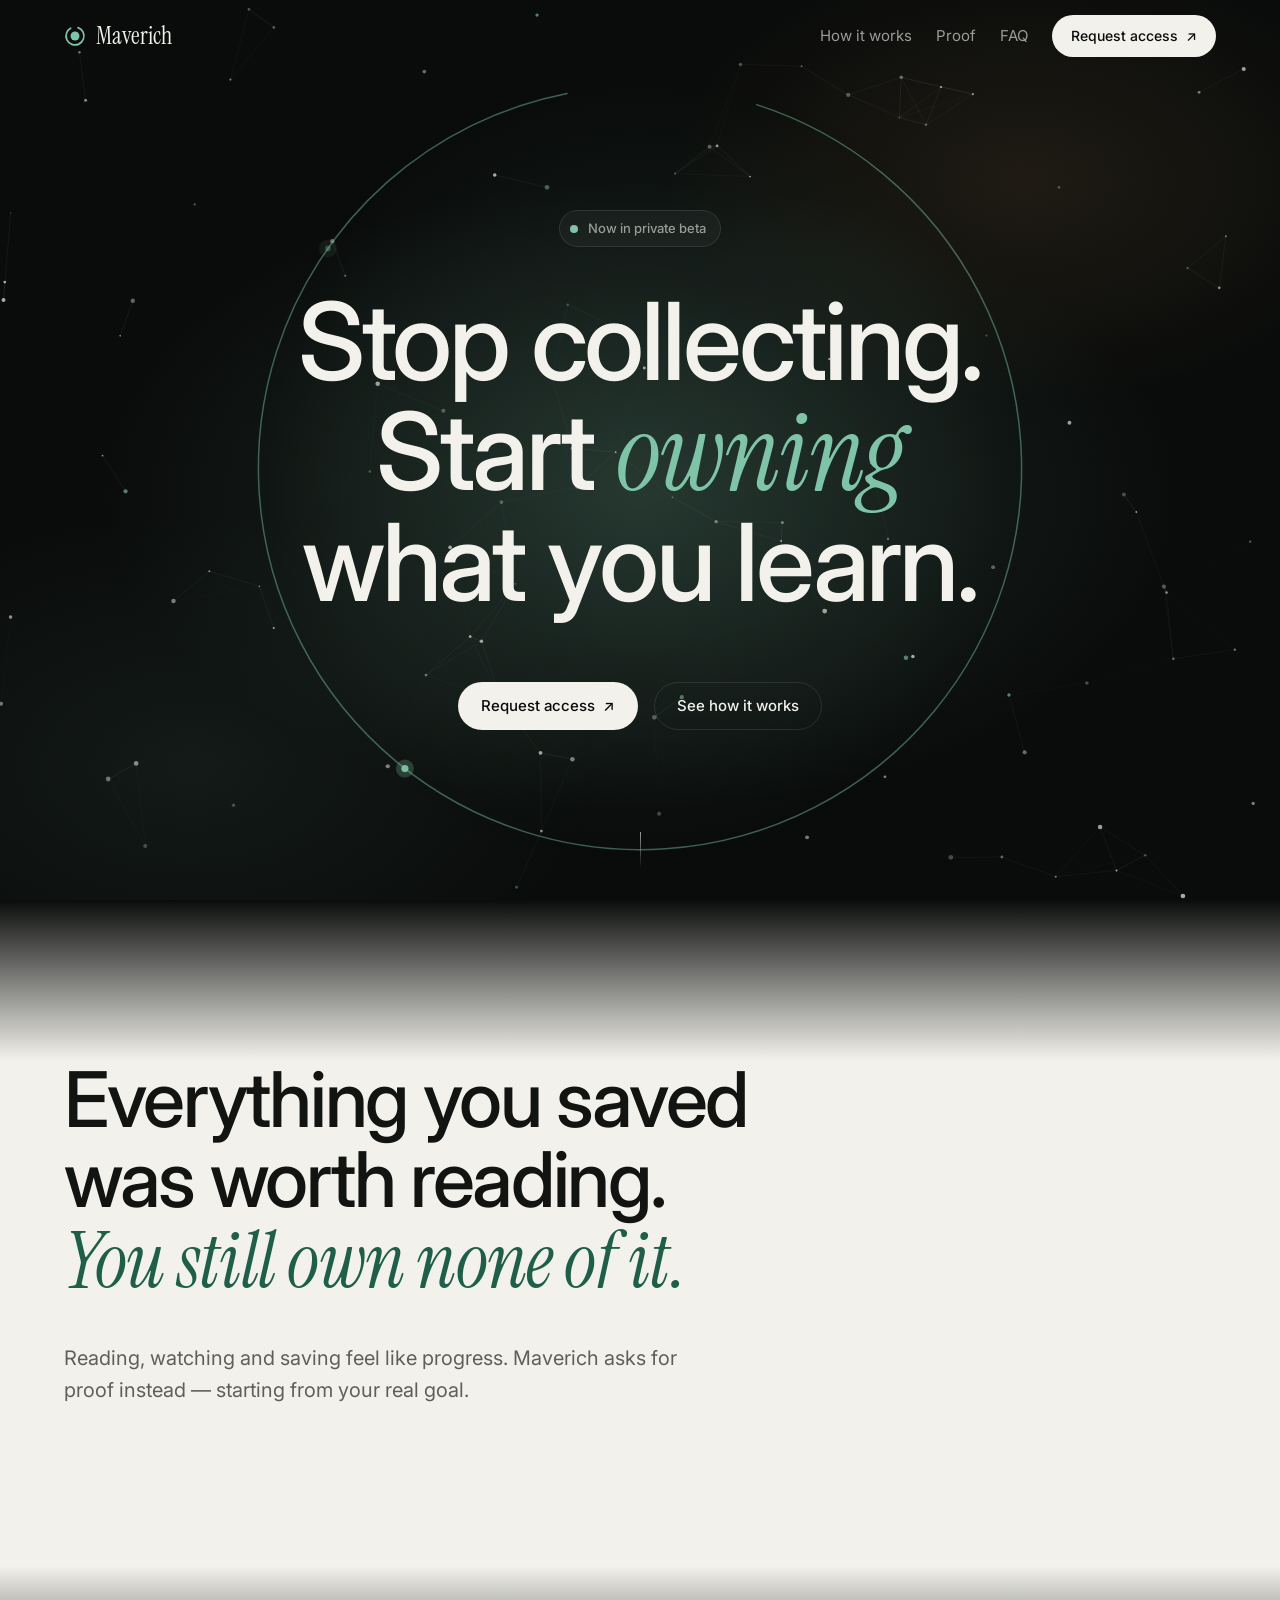
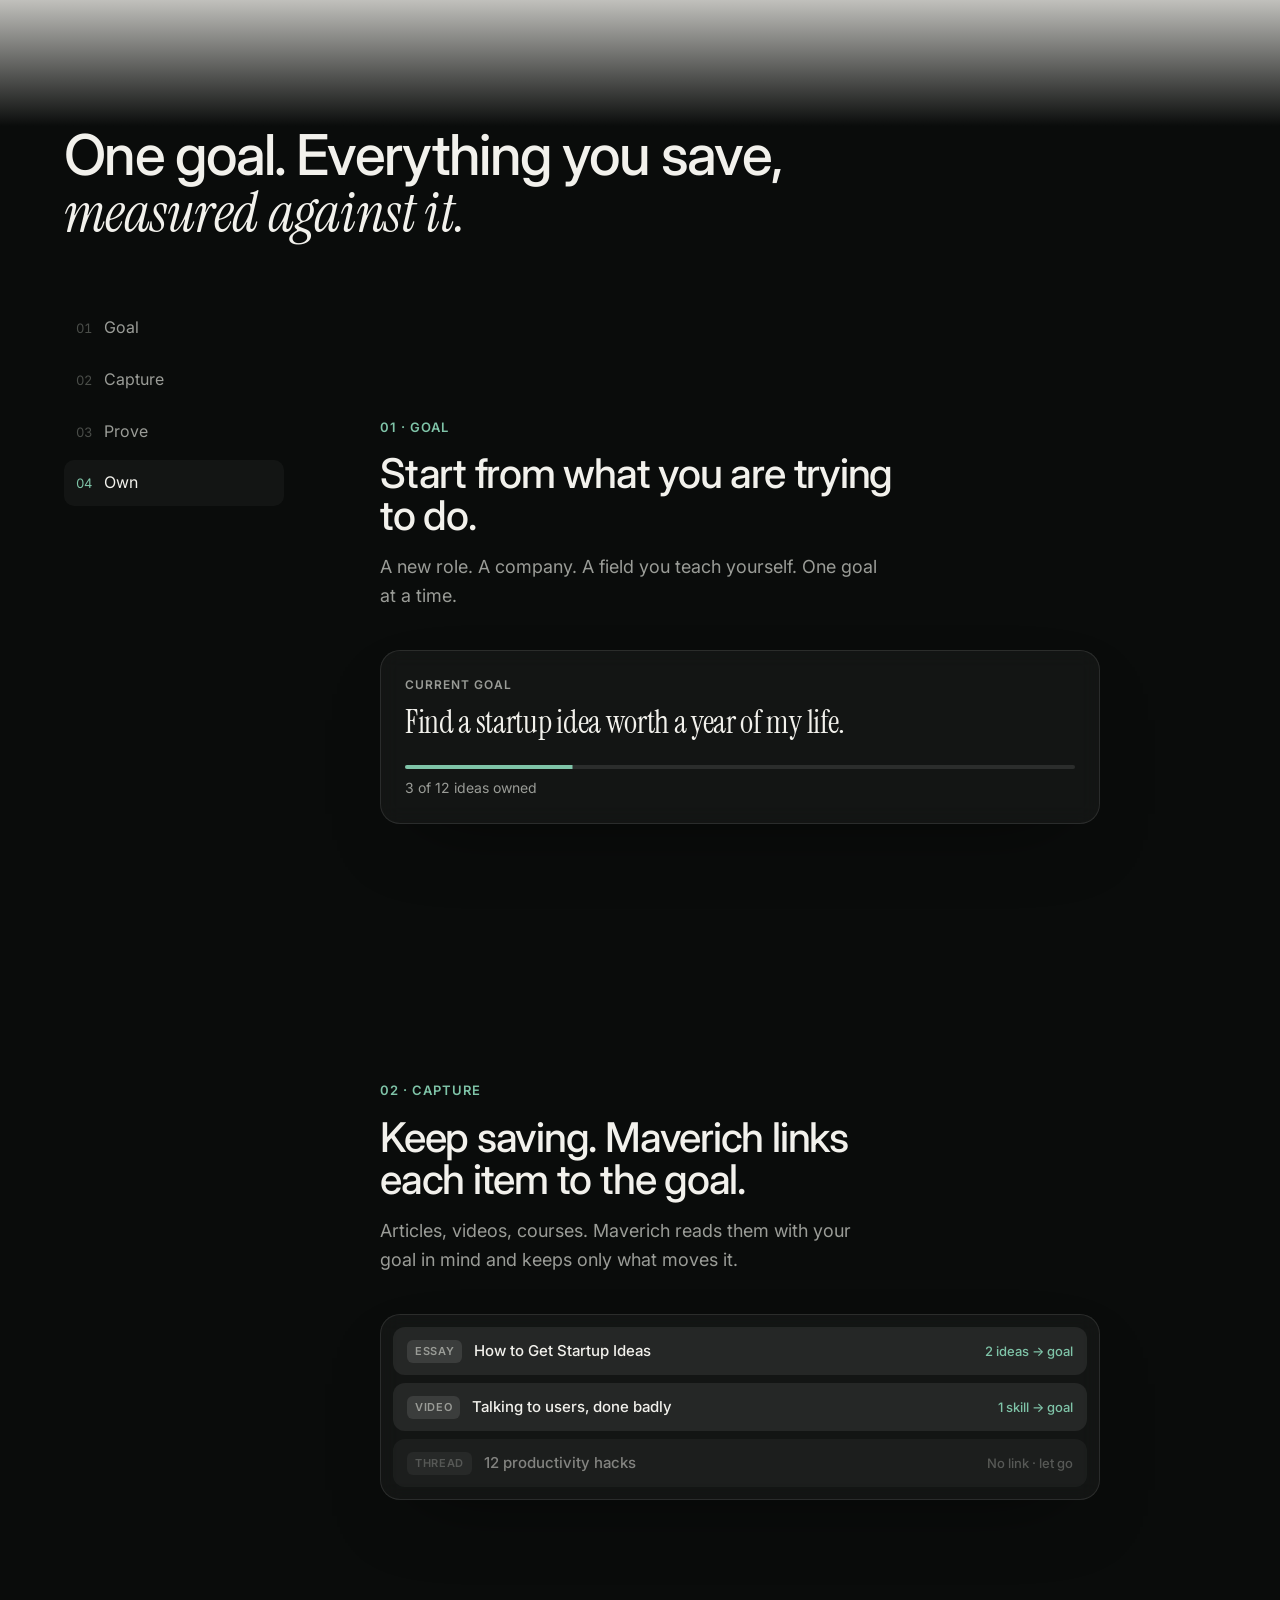
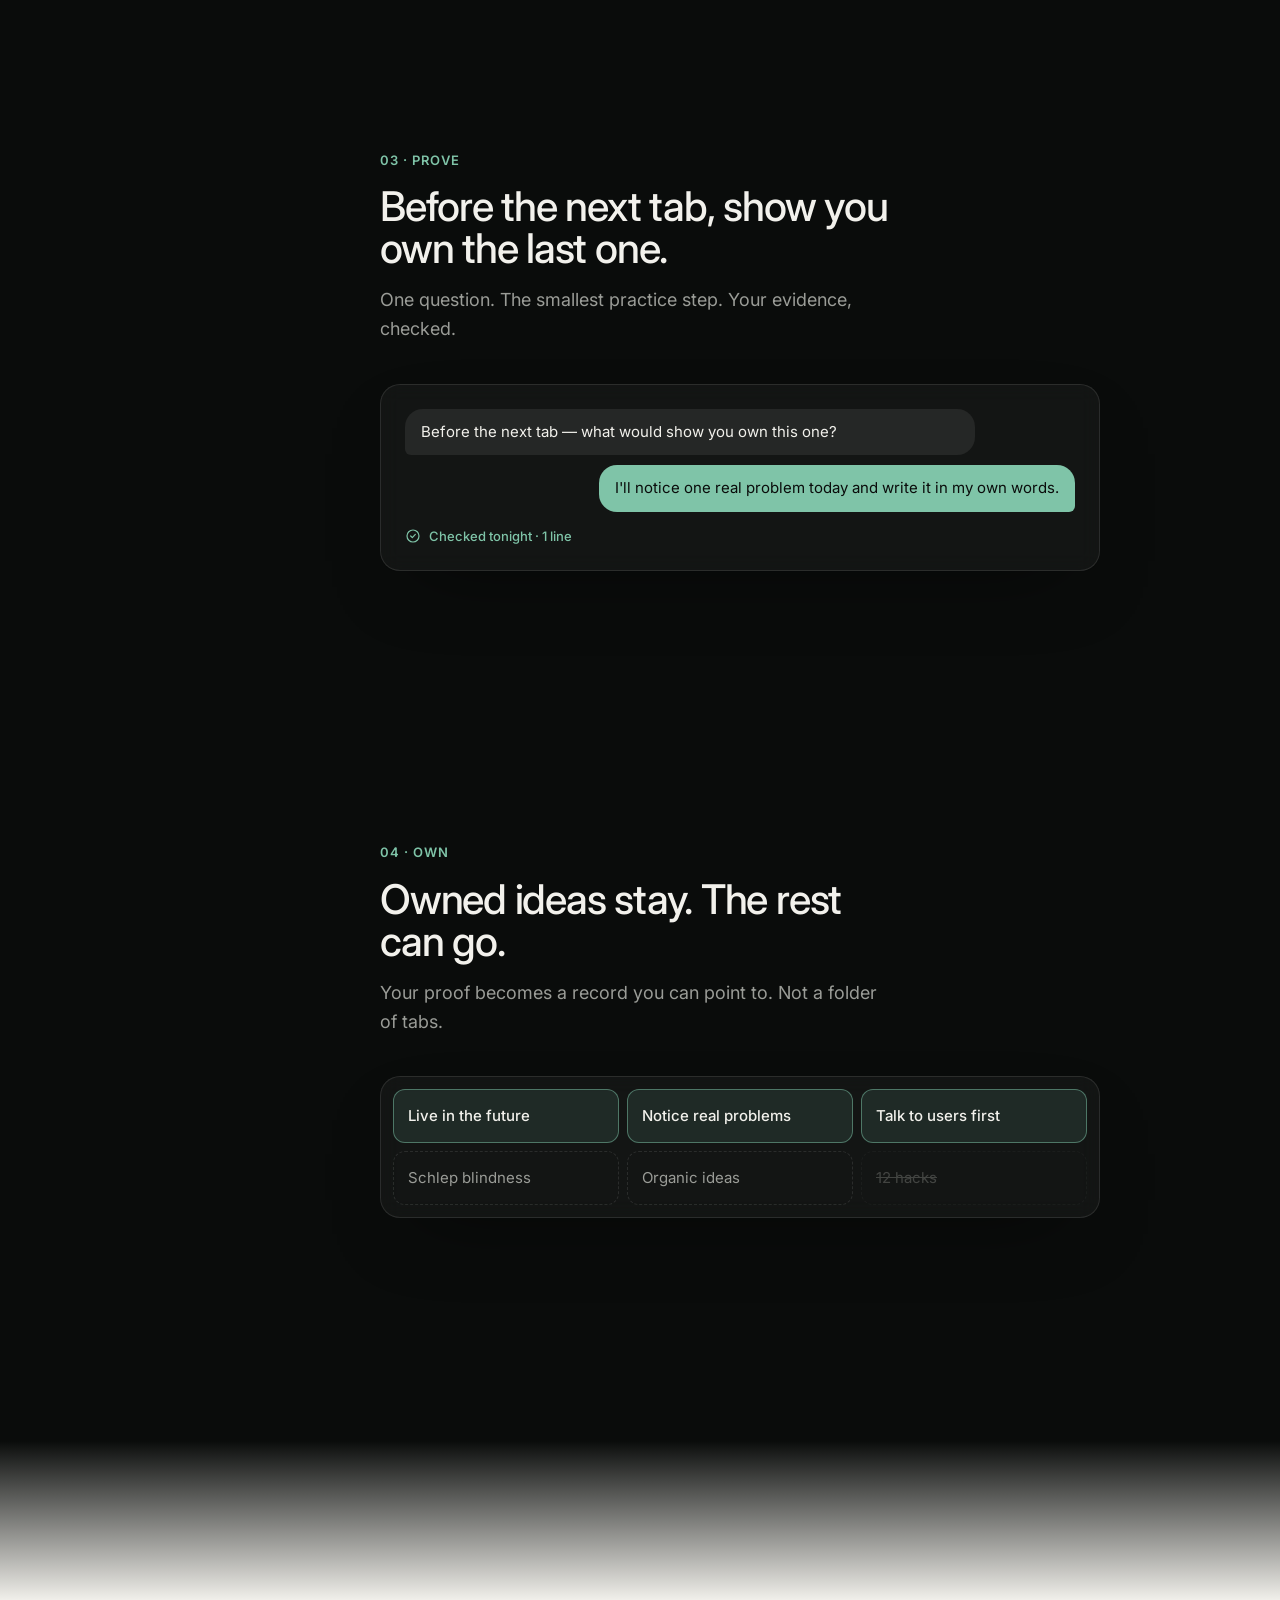
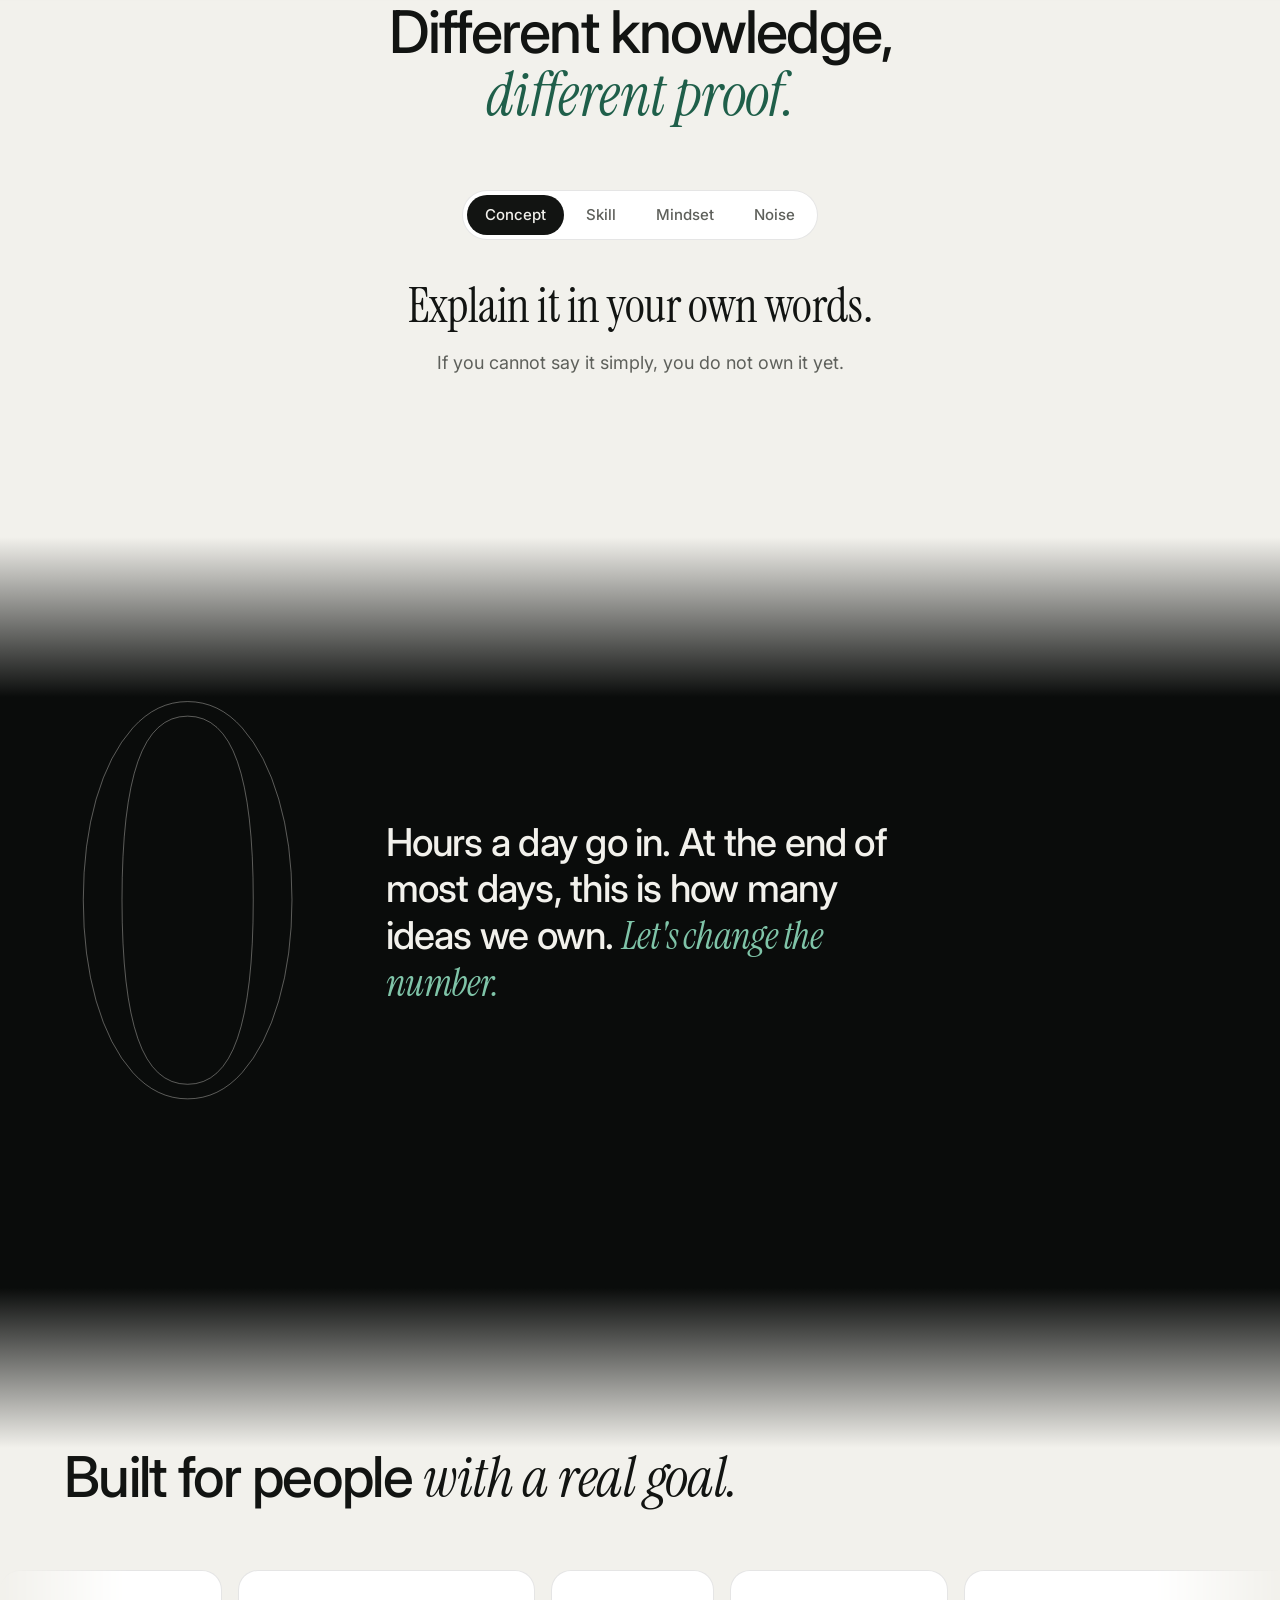
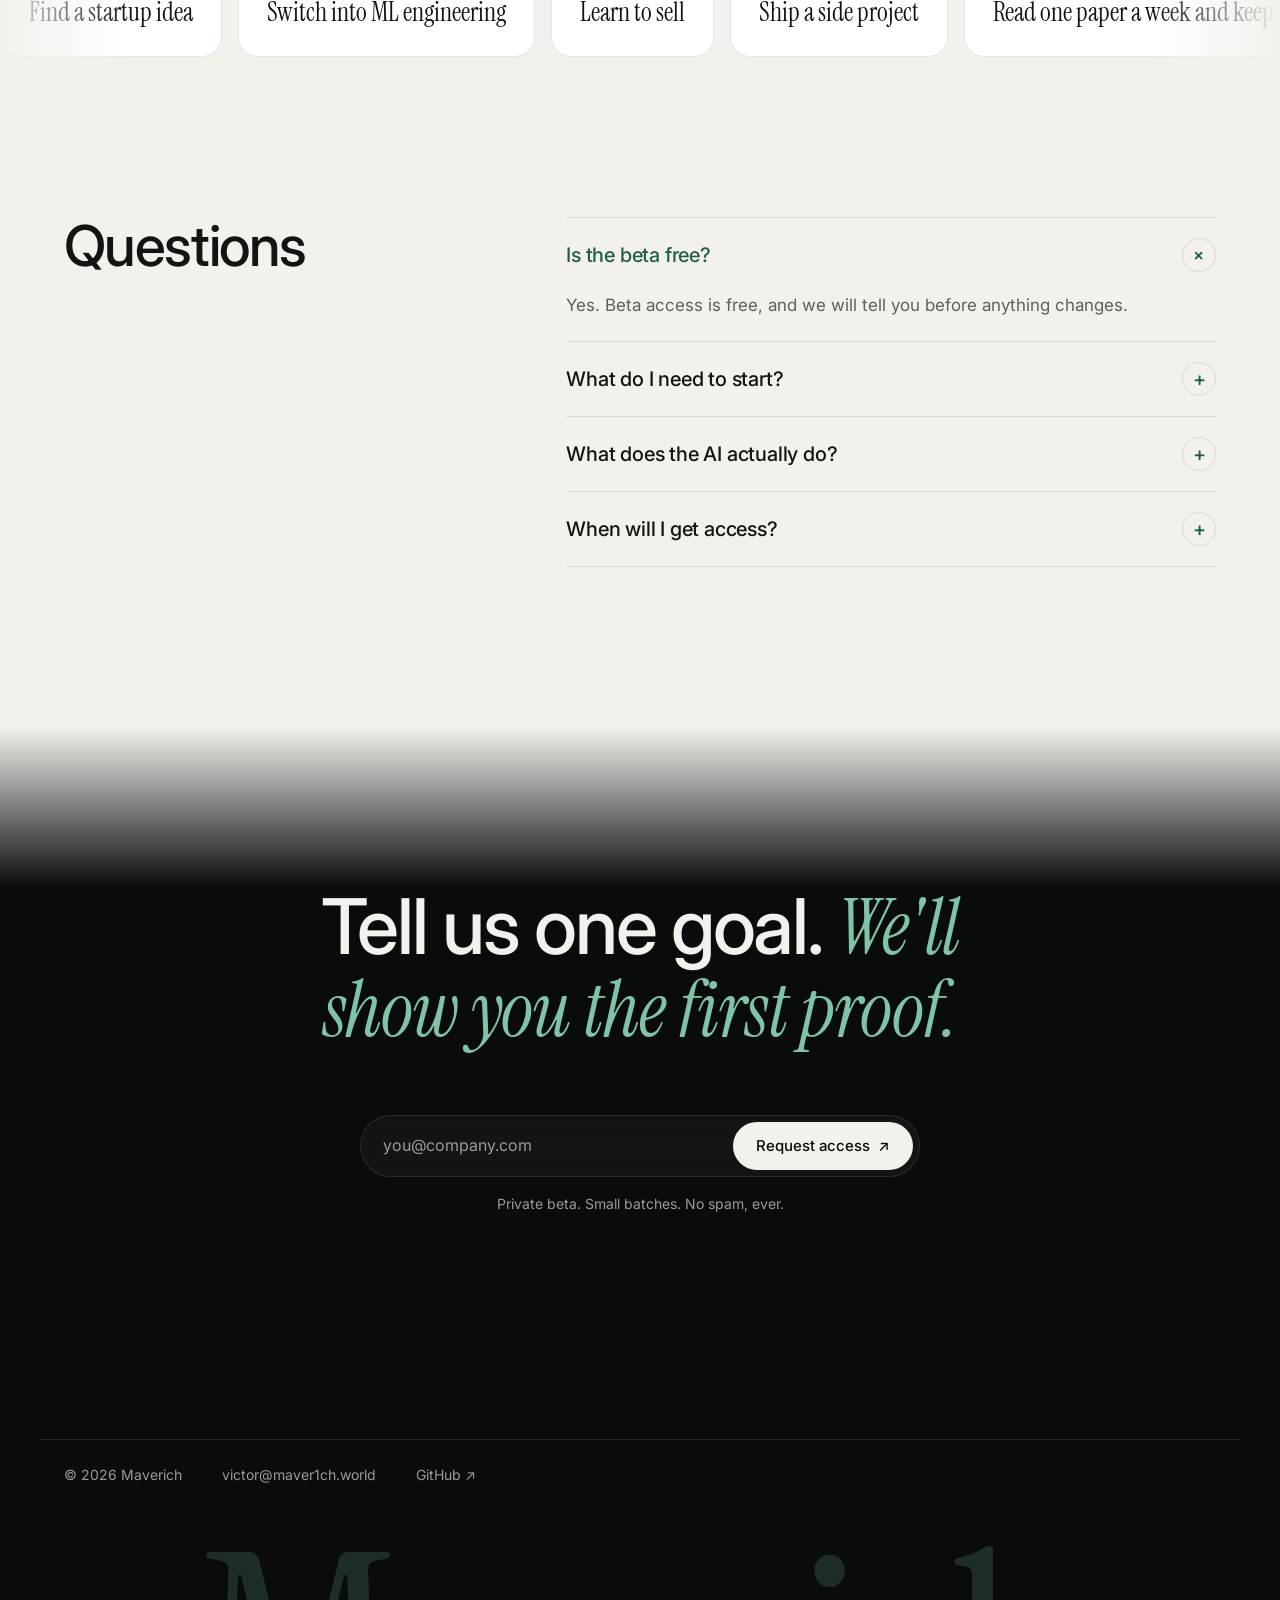
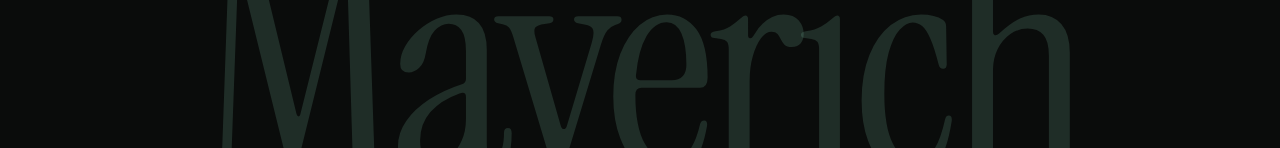
==== commit 48187d18: "feat: drop vendor mentions from landing copy" ====
--- a/index.html
+++ b/index.html
@@ -57,7 +57,7 @@
       <div class="hero-glow" aria-hidden="true"></div>
       <canvas class="hero-canvas" data-hero-canvas aria-hidden="true"></canvas>
       <div class="hero-inner">
-        <p class="eyebrow"><span class="pulse" aria-hidden="true"></span>Private beta · Built on Claude</p>
+        <p class="eyebrow"><span class="pulse" aria-hidden="true"></span>Now in private beta</p>
         <h1 id="hero-title">Stop collecting.<br>Start <em>owning</em><br>what you learn.</h1>
         <div class="hero-actions">
           <a class="pill pill-solid" href="#access">Request access <span aria-hidden="true">↗</span></a>
@@ -106,7 +106,7 @@
             <article class="chapter" id="ch-capture" data-chapter>
               <p class="chapter-no">02 · Capture</p>
               <h3>Keep saving. Maverich links each item to the goal.</h3>
-              <p>Articles, videos, courses. Claude reads them with your goal in mind and keeps only what moves it.</p>
+              <p>Articles, videos, courses. Maverich reads them with your goal in mind and keeps only what moves it.</p>
               <ul class="glass stack">
                 <li><span class="tag">Essay</span>How to Get Startup Ideas<em>2 ideas → goal</em></li>
                 <li><span class="tag">Video</span>Talking to users, done badly<em>1 skill → goal</em></li>
@@ -200,7 +200,7 @@
         <div class="faq reveal">
           <details name="faq" open><summary>Is the beta free?</summary><p>Yes. Beta access is free, and we will tell you before anything changes.</p></details>
           <details name="faq"><summary>What do I need to start?</summary><p>A real goal and the content you already save. That is it.</p></details>
-          <details name="faq"><summary>How does Maverich use AI?</summary><p>Maverich is built on Claude. It links what you save to your goal, proposes the next practice step and reviews your evidence. Your content stays yours.</p></details>
+          <details name="faq"><summary>What does the AI actually do?</summary><p>It links what you save to your goal, proposes the smallest next practice step and reviews your evidence. Your content stays yours.</p></details>
           <details name="faq"><summary>When will I get access?</summary><p>We onboard in small batches and reply to every request personally.</p></details>
         </div>
       </div>
